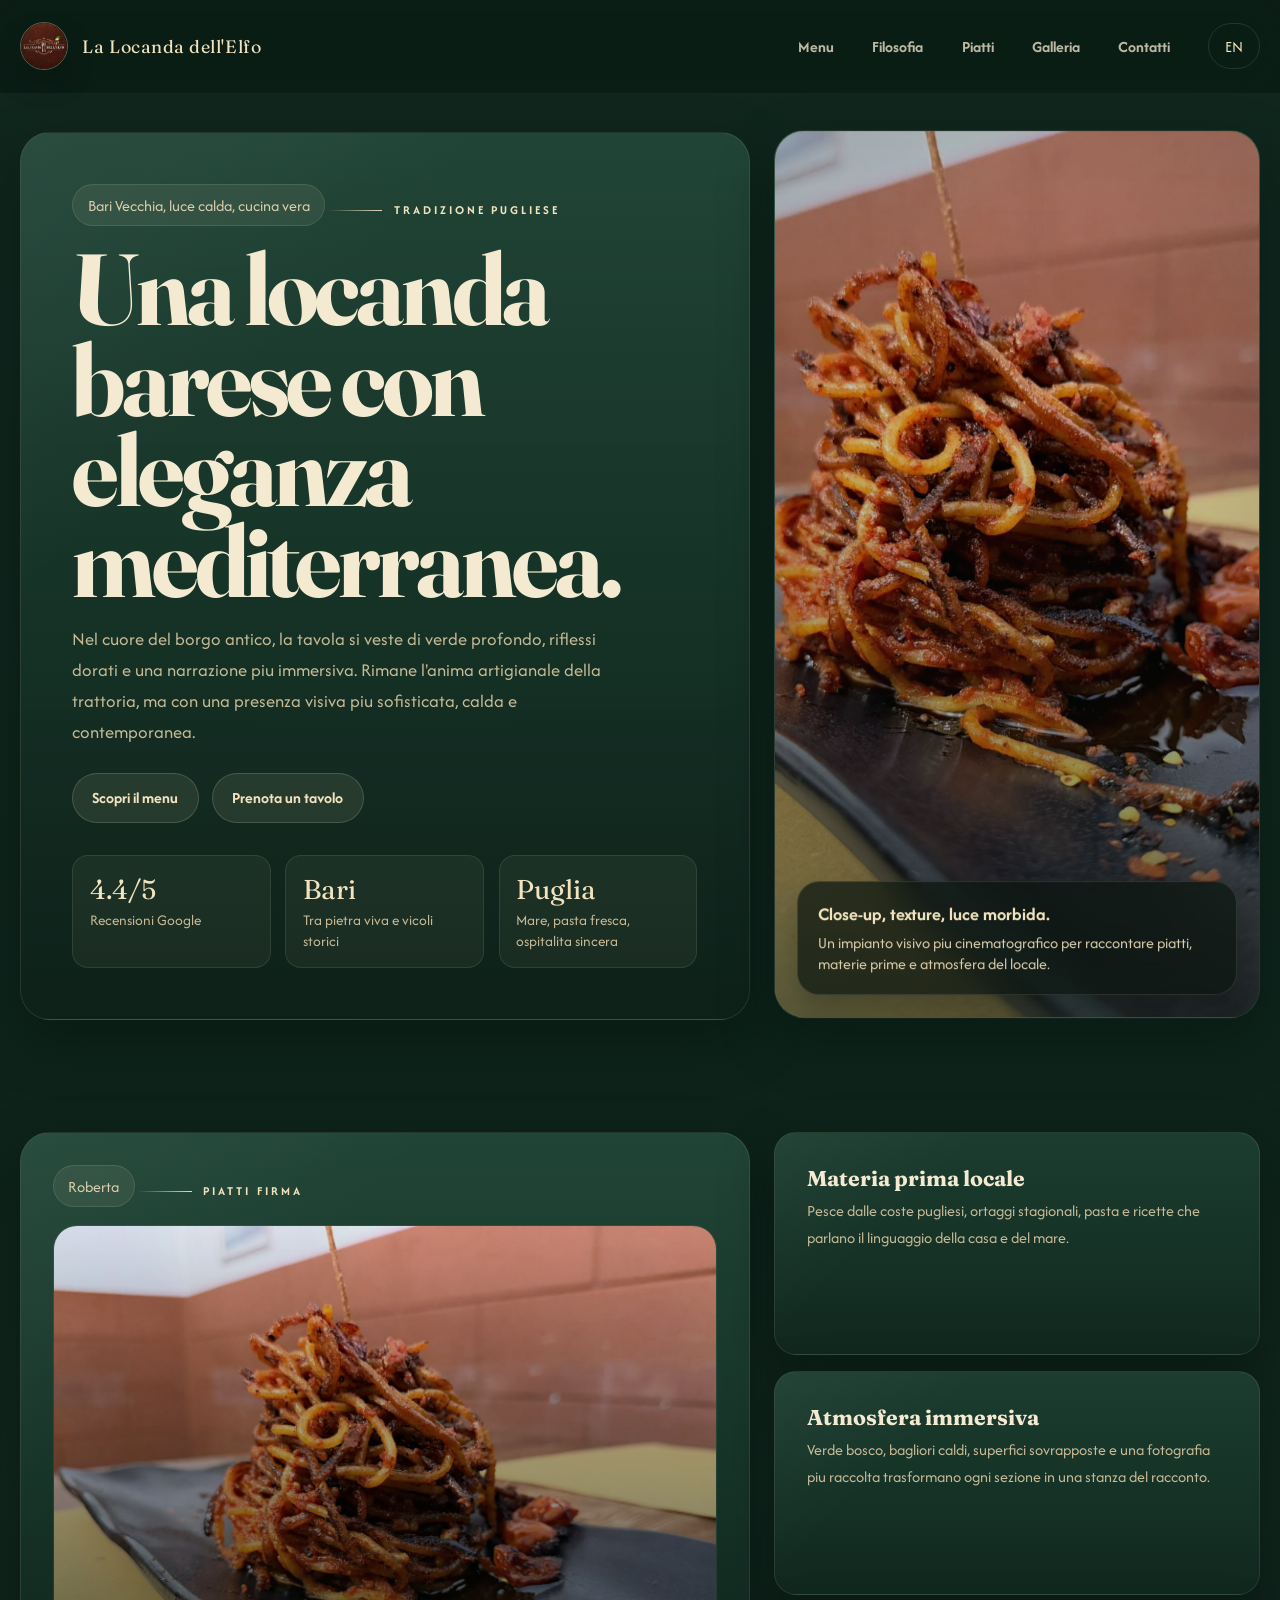
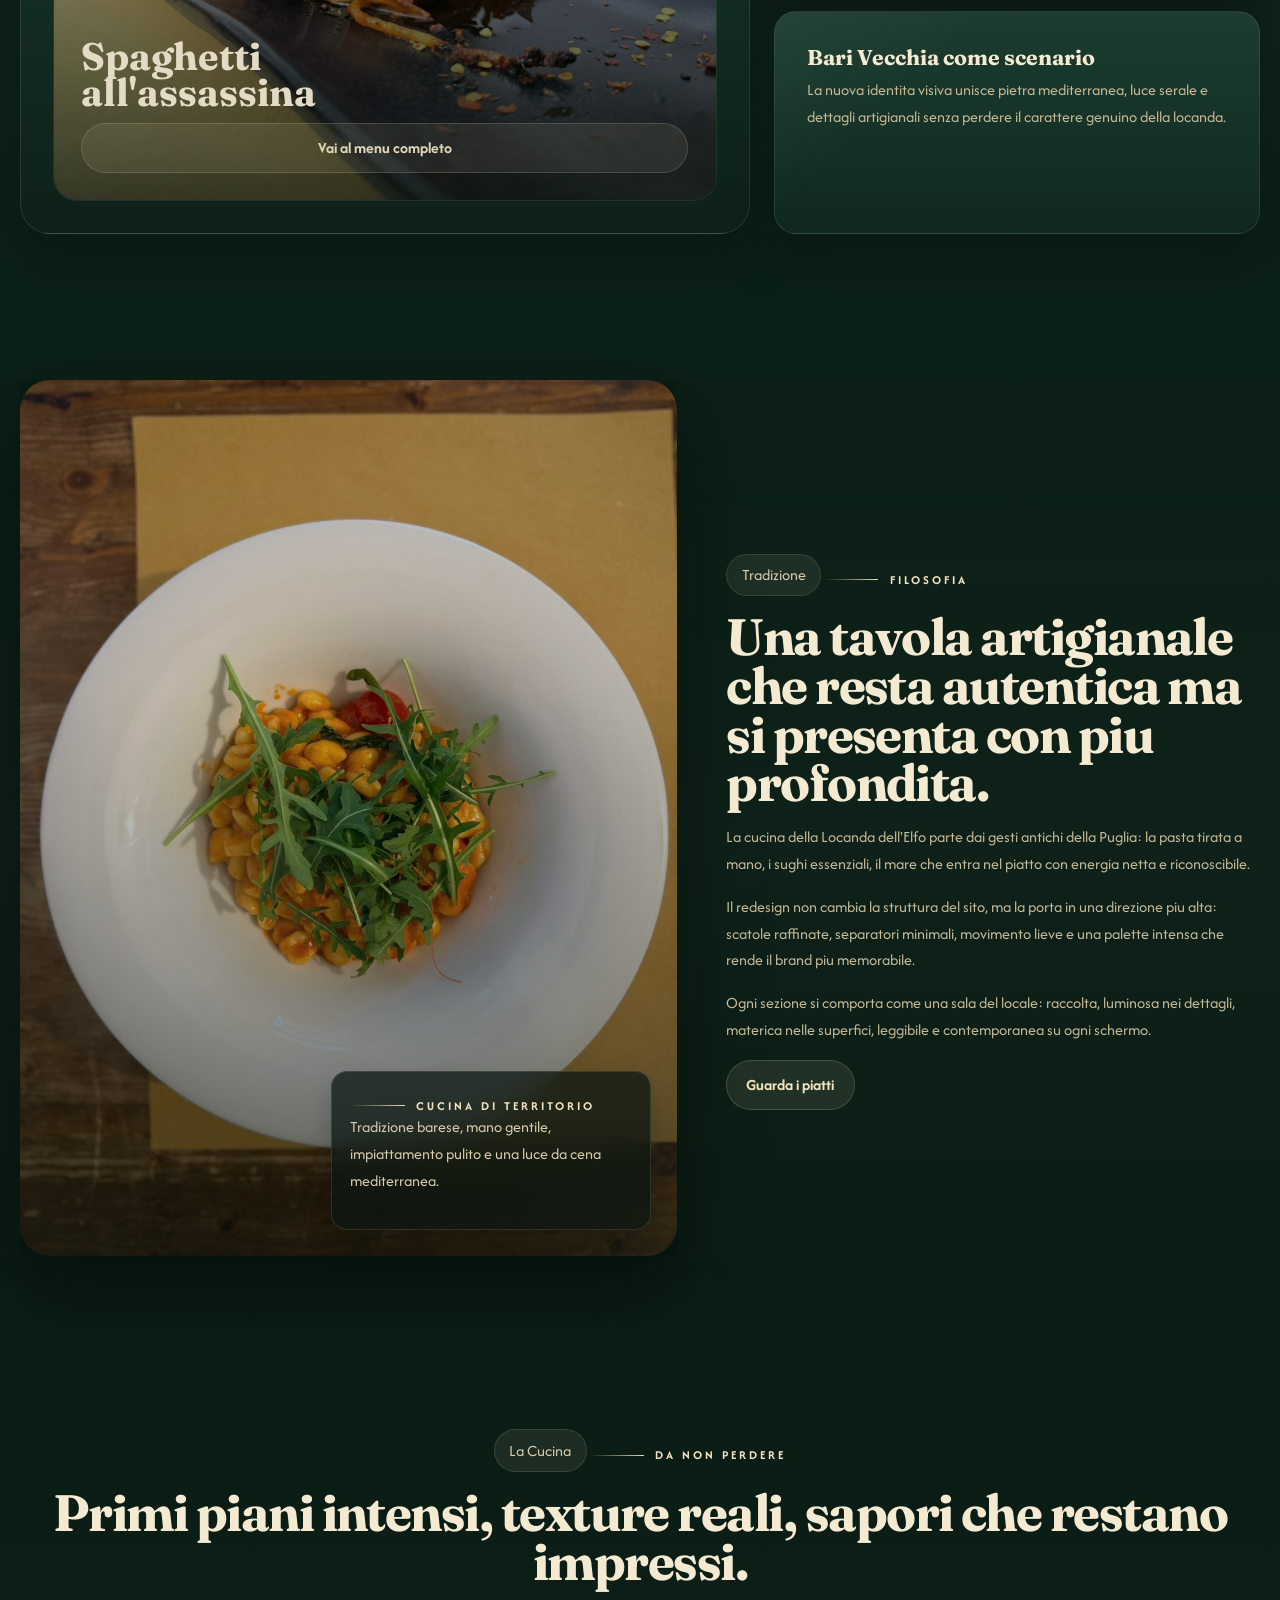
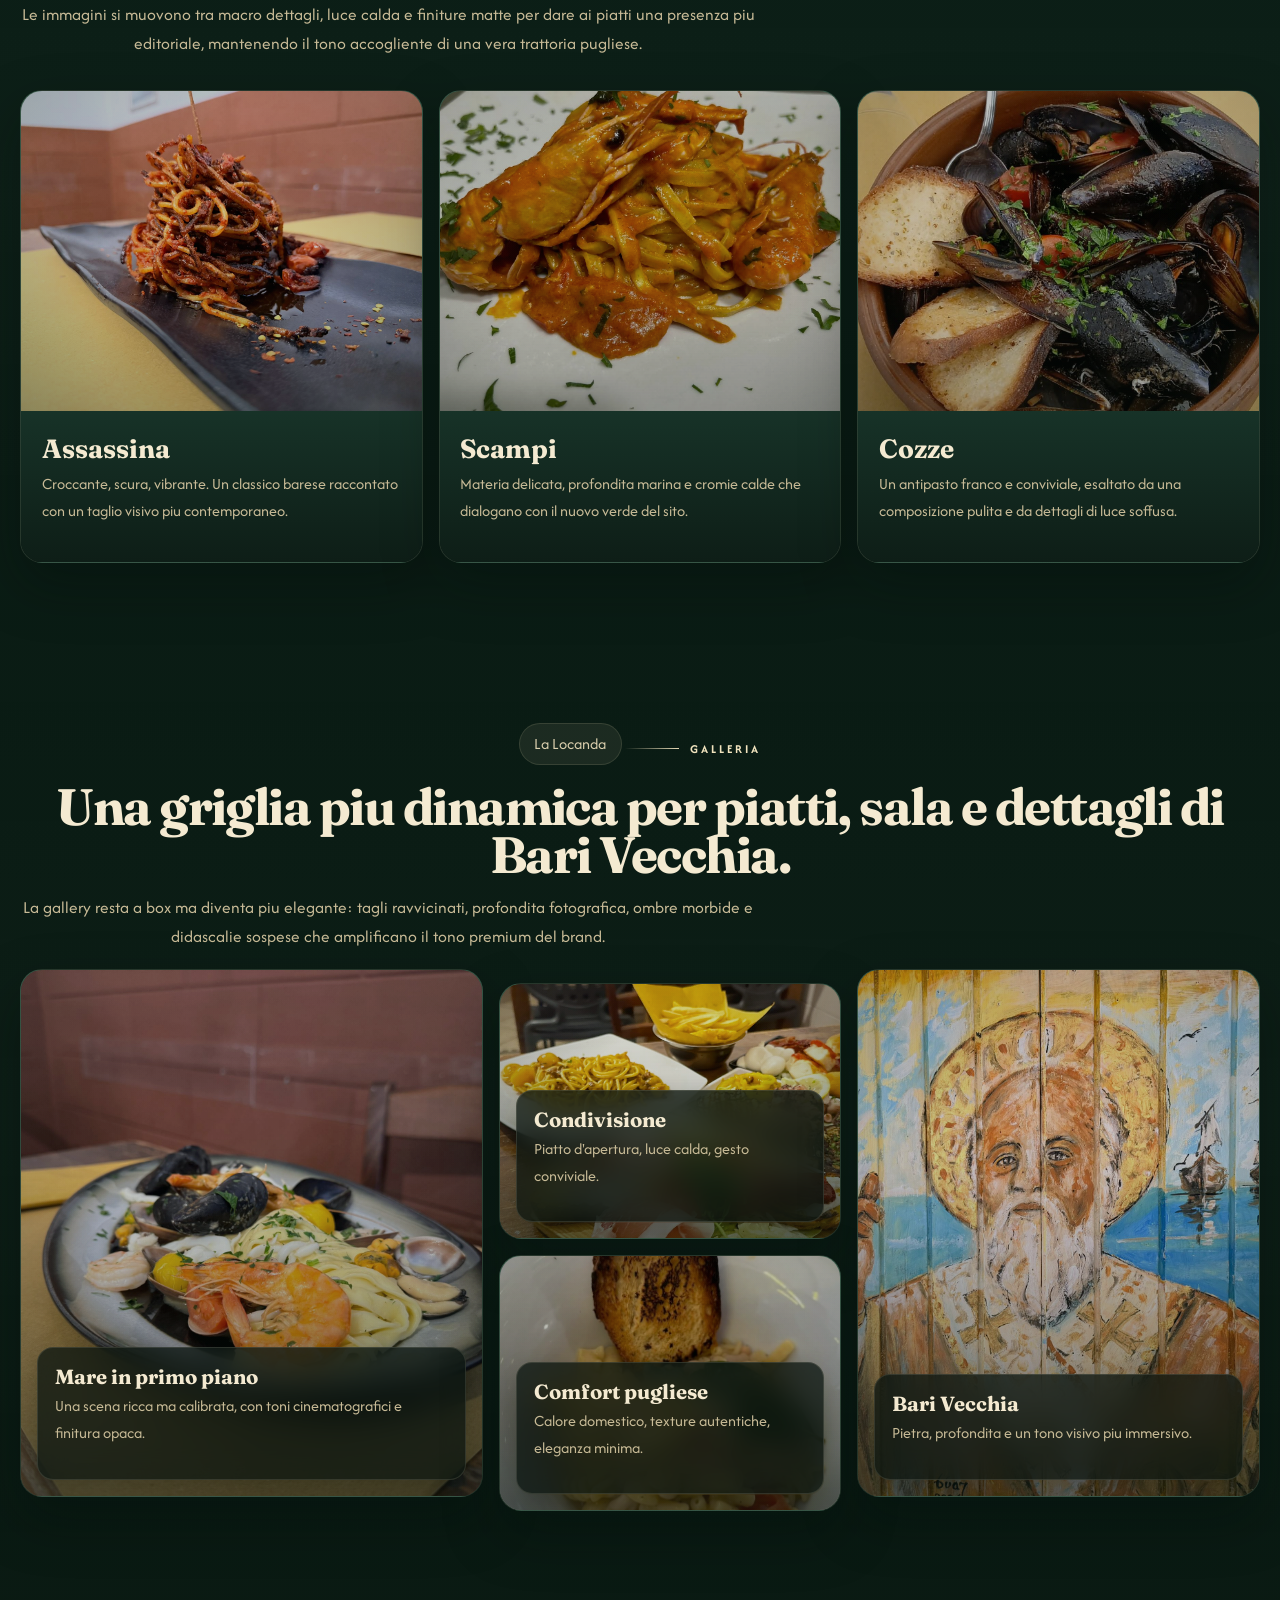
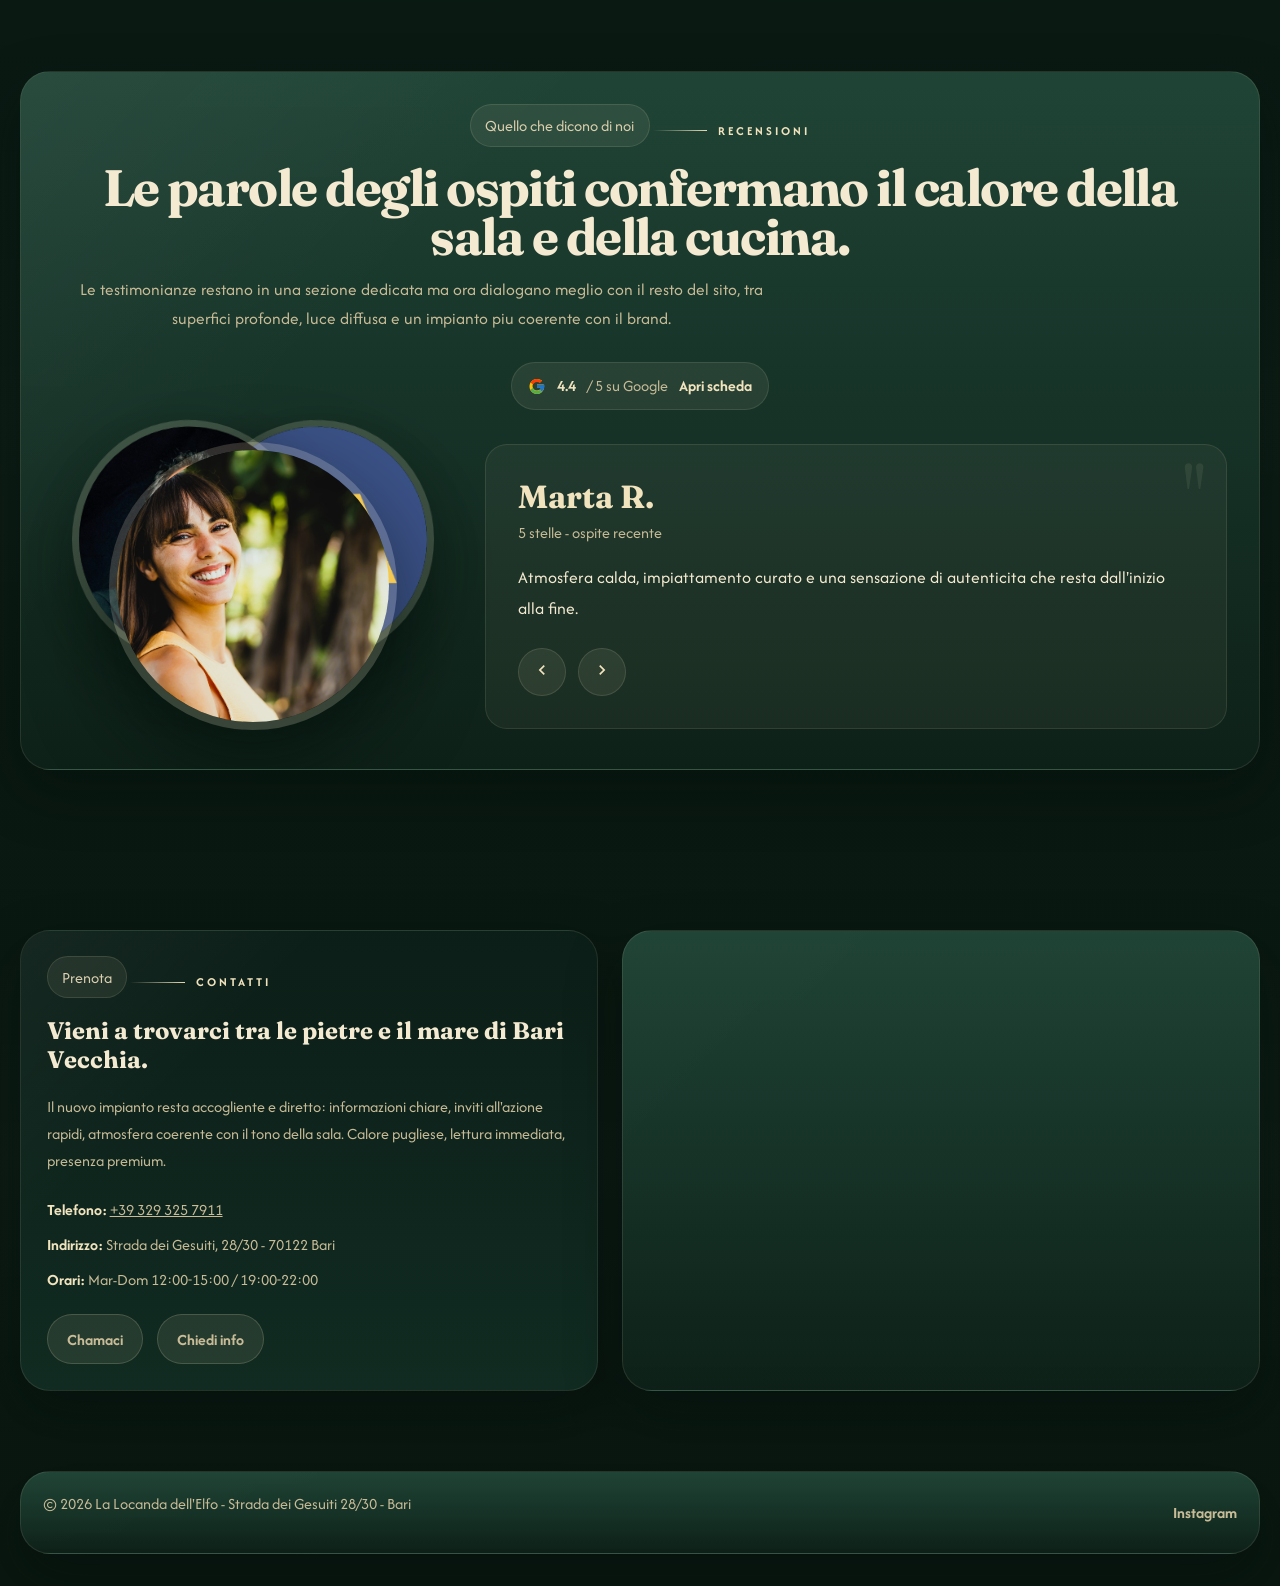
==== index.html @ 874c02c4 "english menu" ====
<!doctype html>
<html lang="it">
<head>
  <meta charset="utf-8">
  <meta name="viewport" content="width=device-width, initial-scale=1">
  <title>La Locanda dell'Elfo | Trattoria tipica barese a Bari Vecchia</title>
  <meta name="description" content="La Locanda dell'Elfo e una trattoria tipica barese nel cuore di Bari Vecchia. Cucina pugliese autentica, atmosfera calda e menu di tradizione.">
  <meta name="robots" content="index, follow">
  <link rel="canonical" href="https://lalocandadellelfo.com/">
  <meta property="og:title" content="La Locanda dell'Elfo | Trattoria tipica barese">
  <meta property="og:description" content="Sapori autentici pugliesi nel cuore di Bari Vecchia.">
  <meta property="og:type" content="restaurant">
  <meta property="og:url" content="https://lalocandadellelfo.com/">
  <meta property="og:image" content="https://lalocandadellelfo.com/assets/img/locanda.jpeg">
  <link rel="icon" href="assets/icons/favicon.svg" type="image/svg+xml">
  <link rel="preconnect" href="https://fonts.googleapis.com">
  <link rel="preconnect" href="https://fonts.gstatic.com" crossorigin>
  <link href="https://fonts.googleapis.com/css2?family=Afacad:ital,wght@0,400..700;1,400..700&family=Fraunces:opsz,wght@9..144,300..900&display=swap" rel="stylesheet">
  <link rel="stylesheet" href="assets/css/style.css">
  <script type="application/ld+json">
  {
    "@context": "https://schema.org",
    "@type": "Restaurant",
    "name": "La Locanda dell'Elfo",
    "image": "https://lalocandadellelfo.com/assets/img/locanda.jpeg",
    "address": {
      "@type": "PostalAddress",
      "streetAddress": "Strada dei Gesuiti, 28/30",
      "addressLocality": "Bari",
      "postalCode": "70122",
      "addressCountry": "IT"
    },
    "telephone": "+39 329 325 7911",
    "servesCuisine": "Cucina pugliese",
    "priceRange": "EUR 25-45",
    "url": "https://lalocandadellelfo.com/"
  }
  </script>
</head>
<body>
  <a class="skip-link" href="#contenuto">Salta al contenuto</a>

  <header class="site-header" role="banner">
    <div class="container header-inner">
      <a class="brand" href="#home" aria-label="La Locanda dell'Elfo home">
        <img class="brand-logo" src="assets/img/logo.jpg" alt="Logo La Locanda dell'Elfo" width="48" height="48">
        <span class="brand-name">La Locanda dell'Elfo</span>
      </a>

      <button class="nav-toggle" aria-controls="nav" aria-expanded="false" aria-label="Apri menu" data-label-open="Apri menu" data-label-close="Chiudi menu">
        <span class="bar"></span>
        <span class="bar"></span>
        <span class="bar"></span>
      </button>

      <nav id="nav" class="nav" aria-label="Navigazione principale">
        <ul>
          <li><a href="menu.html">Menu</a></li>
          <li><a href="#filosofia">Filosofia</a></li>
          <li><a href="#piatti">Piatti</a></li>
          <li><a href="#galleria">Galleria</a></li>
          <li><a href="#contatti">Contatti</a></li>
        </ul>
      </nav>

      <a class="lang-switch" href="index-en.html" aria-label="Switch to English">EN</a>
    </div>
  </header>

  <main id="contenuto">
    <section id="home" class="hero">
      <div class="container hero-shell">
        <div class="hero-copy reveal">
          <span class="hero-note">Bari Vecchia, luce calda, cucina vera</span>
          <span class="eyebrow">Tradizione pugliese</span>
          <h1>Una locanda barese con eleganza mediterranea.</h1>
          <p class="lead">Nel cuore del borgo antico, la tavola si veste di verde profondo, riflessi dorati e una narrazione piu immersiva. Rimane l'anima artigianale della trattoria, ma con una presenza visiva piu sofisticata, calda e contemporanea.</p>
          <div class="hero-cta">
            <a class="btn btn-primary" href="menu.html">Scopri il menu</a>
            <a class="btn btn-outline-green" href="#contatti">Prenota un tavolo</a>
          </div>
          <div class="hero-stats">
            <div class="stat">
              <span class="stat-value"><a href="#recensioni">4.4/5</a></span>
              <span class="stat-label">Recensioni Google</span>
            </div>
            <div class="stat">
              <span class="stat-value">Bari</span>
              <span class="stat-label">Tra pietra viva e vicoli storici</span>
            </div>
            <div class="stat">
              <span class="stat-value">Puglia</span>
              <span class="stat-label">Mare, pasta fresca, ospitalita sincera</span>
            </div>
          </div>
        </div>

        <div class="hero-card reveal-img delay-1 parallax-soft">
          <img src="assets/img/assassina.jpeg" alt="Piatto iconico della Locanda dell'Elfo">
          <div class="hero-card-badge">
            <strong>Close-up, texture, luce morbida.</strong>
            <span>Un impianto visivo piu cinematografico per raccontare piatti, materie prime e atmosfera del locale.</span>
          </div>
        </div>
      </div>
    </section>

    <section class="section">
      <div class="container showcase-grid">
        <div class="surface-panel reveal">
          <span class="hero-note">Roberta</span>
          <span class="eyebrow">Piatti firma</span>
          <div class="food-slider" id="foodSlider">
            <div class="slide active" style="background-image:url('assets/img/assassina.jpeg');">
              <div class="slide-overlay">
                <h3>Spaghetti all'assassina</h3>
                <a class="btn btn-secondary" href="menu.html">Vai al menu completo</a>
              </div>
            </div>
            <div class="slide" style="background-image:url('assets/img/scoglio2.jpeg');">
              <div class="slide-overlay">
                <h3>Spaghetti allo scoglio</h3>
                <a class="btn btn-secondary" href="menu.html">Vai al menu completo</a>
              </div>
            </div>
            <div class="slide" style="background-image:url('assets/img/polpo.jpeg');">
              <div class="slide-overlay">
                <h3>Polpo alla griglia</h3>
                <a class="btn btn-secondary" href="menu.html">Vai al menu completo</a>
              </div>
            </div>
            <div class="slide" style="background-image:url('assets/img/cozze.png');">
              <div class="slide-overlay">
                <h3>Saute di cozze</h3>
                <a class="btn btn-secondary" href="menu.html">Vai al menu completo</a>
              </div>
            </div>
            <div class="slide" style="background-image:url('assets/img/bavincenzo.jpeg');">
              <div class="slide-overlay">
                <h3>Mba Vnginz</h3>
                <a class="btn btn-secondary" href="menu.html">Vai al menu completo</a>
              </div>
            </div>
          </div>
        </div>

        <div class="showcase-notes">
          <article class="surface-panel note-card reveal delay-1">
            <h3>Materia prima locale</h3>
            <p>Pesce dalle coste pugliesi, ortaggi stagionali, pasta e ricette che parlano il linguaggio della casa e del mare.</p>
          </article>
          <article class="surface-panel note-card reveal delay-2">
            <h3>Atmosfera immersiva</h3>
            <p>Verde bosco, bagliori caldi, superfici sovrapposte e una fotografia piu raccolta trasformano ogni sezione in una stanza del racconto.</p>
          </article>
          <article class="surface-panel note-card reveal delay-3">
            <h3>Bari Vecchia come scenario</h3>
            <p>La nuova identita visiva unisce pietra mediterranea, luce serale e dettagli artigianali senza perdere il carattere genuino della locanda.</p>
          </article>
        </div>
      </div>
    </section>

    <section id="filosofia" class="section">
      <div class="container story-grid">
        <div class="story-visual reveal-img parallax-soft">
          <img class="story-main-image" src="assets/img/bavincenzof.jpeg" alt="Piatto della Locanda dell'Elfo">
          <div class="story-floating-card">
            <span class="eyebrow">Cucina di territorio</span>
            <p>Tradizione barese, mano gentile, impiattamento pulito e una luce da cena mediterranea.</p>
          </div>
        </div>

        <div class="story-copy reveal delay-1">
          <span class="hero-note">Tradizione</span>
          <span class="eyebrow">Filosofia</span>
          <h2>Una tavola artigianale che resta autentica ma si presenta con piu profondita.</h2>
          <p>La cucina della Locanda dell'Elfo parte dai gesti antichi della Puglia: la pasta tirata a mano, i sughi essenziali, il mare che entra nel piatto con energia netta e riconoscibile.</p>
          <p>Il redesign non cambia la struttura del sito, ma la porta in una direzione piu alta: scatole raffinate, separatori minimali, movimento lieve e una palette intensa che rende il brand piu memorabile.</p>
          <p>Ogni sezione si comporta come una sala del locale: raccolta, luminosa nei dettagli, materica nelle superfici, leggibile e contemporanea su ogni schermo.</p>
          <a class="btn btn-primary" href="menu.html">Guarda i piatti</a>
        </div>
      </div>
    </section>

    <section id="piatti" class="section">
      <div class="container">
        <header class="section-head center reveal">
          <span class="hero-note">La Cucina</span>
          <span class="eyebrow">Da non perdere</span>
          <h2>Primi piani intensi, texture reali, sapori che restano impressi.</h2>
          <p class="lead">Le immagini si muovono tra macro dettagli, luce calda e finiture matte per dare ai piatti una presenza piu editoriale, mantenendo il tono accogliente di una vera trattoria pugliese.</p>
        </header>

        <div class="signature-grid">
          <article class="dish-card reveal">
            <img src="assets/img/assassina.jpeg" alt="Spaghetti all'assassina">
            <div class="dish-card-content">
              <h3>Assassina</h3>
              <p>Croccante, scura, vibrante. Un classico barese raccontato con un taglio visivo piu contemporaneo.</p>
            </div>
          </article>
          <article class="dish-card reveal delay-1">
            <img src="assets/img/scampi.png" alt="Spaghetti agli scampi">
            <div class="dish-card-content">
              <h3>Scampi</h3>
              <p>Materia delicata, profondita marina e cromie calde che dialogano con il nuovo verde del sito.</p>
            </div>
          </article>
          <article class="dish-card reveal delay-2">
            <img src="assets/img/cozze.png" alt="Saute di cozze">
            <div class="dish-card-content">
              <h3>Cozze</h3>
              <p>Un antipasto franco e conviviale, esaltato da una composizione pulita e da dettagli di luce soffusa.</p>
            </div>
          </article>
        </div>
      </div>
    </section>

    <section id="galleria" class="section">
      <div class="container">
        <header class="section-head center reveal">
          <span class="hero-note">La Locanda</span>
          <span class="eyebrow">Galleria</span>
          <h2>Una griglia piu dinamica per piatti, sala e dettagli di Bari Vecchia.</h2>
          <p class="lead">La gallery resta a box ma diventa piu elegante: tagli ravvicinati, profondita fotografica, ombre morbide e didascalie sospese che amplificano il tono premium del brand.</p>
        </header>

        <div class="gallery-grid">
          <article class="gallery-card large reveal-img parallax-soft">
            <img src="assets/img/scoglio2.jpeg" alt="Piatto di mare della Locanda dell'Elfo">
            <div class="gallery-caption">
              <h3>Mare in primo piano</h3>
              <p>Una scena ricca ma calibrata, con toni cinematografici e finitura opaca.</p>
            </div>
          </article>
          <article class="gallery-card reveal-img delay-1">
            <img src="assets/img/antipasti.png" alt="Antipasti tradizionali">
            <div class="gallery-caption">
              <h3>Condivisione</h3>
              <p>Piatto d'apertura, luce calda, gesto conviviale.</p>
            </div>
          </article>
          <article class="gallery-card tall reveal-img delay-2 parallax-soft">
            <img src="assets/img/sannicola.jpeg" alt="Dettaglio del locale">
            <div class="gallery-caption">
              <h3>Bari Vecchia</h3>
              <p>Pietra, profondita e un tono visivo piu immersivo.</p>
            </div>
          </article>
          <article class="gallery-card reveal-img">
            <img src="assets/img/pastaefagioli.png" alt="Pasta e fagioli">
            <div class="gallery-caption">
              <h3>Comfort pugliese</h3>
              <p>Calore domestico, texture autentiche, eleganza minima.</p>
            </div>
          </article>
        </div>
      </div>
    </section>

    <section id="recensioni" class="section ct-section" aria-labelledby="ctTitle">
      <div class="container">
        <div class="surface-panel">
          <header class="section-head center reveal">
            <span class="hero-note">Quello che dicono di noi</span>
            <span class="eyebrow">Recensioni</span>
            <h2 id="ctTitle">Le parole degli ospiti confermano il calore della sala e della cucina.</h2>
            <p class="lead">Le testimonianze restano in una sezione dedicata ma ora dialogano meglio con il resto del sito, tra superfici profonde, luce diffusa e un impianto piu coerente con il brand.</p>
            <div class="revx-badge" role="note">
              <svg width="18" height="18" viewBox="0 0 48 48" aria-hidden="true">
                <path fill="#FFC107" d="M43.6 20.5h-1.9V20H24v8h11.3c-1.7 4.6-6 8-11.3 8-6.6 0-12-5.4-12-12s5.4-12 12-12c3 0 5.7 1.1 7.8 2.9l5.7-5.7C33.6 7 29.1 5 24 5 13 5 4 14 4 25s9 20 20 20 19-9 19-20c0-1.5-.2-3-.4-4.5z"></path>
                <path fill="#FF3D00" d="M6.3 14.7l6.6 4.8C14.5 16 18.9 13 24 13c3 0 5.7 1.1 7.8 2.9l5.7-5.7C33.6 7 29.1 5 24 5c-7.7 0-14.3 4.3-17.7 10.7z"></path>
                <path fill="#4CAF50" d="M24 45c5 0 9.6-2 12.9-5.2l-6-5c-1.9 1.5-4.3 2.2-6.9 2.2-5.2 0-9.5-3.3-11.2-8l-6.6 5C9.5 40.6 16.2 45 24 45z"></path>
                <path fill="#1976D2" d="M43.6 20.5H24v8h11.3c-.8 2.2-2.3 4.1-4.3 5.5l6 5C40.1 35.8 44 30.8 44 24c0-1.5-.2-3-.4-4.5z"></path>
              </svg>
              <strong class="revx-score">4.4</strong>
              <span class="revx-meta">/ 5 su Google</span>
              <a class="revx-link" href="https://www.google.com/maps/search/?api=1&query=La%20Locanda%20dell%27Elfo%20Bari" target="_blank" rel="noopener">Apri scheda</a>
            </div>
          </header>

          <div class="ct-wrap reveal delay-1">
            <div class="ct-images" id="ctImages"></div>
            <div class="ct-content">
              <span class="quote-mark" aria-hidden="true">"</span>
              <div class="ct-quote-wrap" id="ctQuoteWrap">
                <h3 class="ct-name" id="ctName"></h3>
                <p class="ct-desig" id="ctDesig"></p>
                <p class="ct-quote" id="ctQuote"></p>
              </div>
              <div class="ct-arrows">
                <button class="ct-btn" id="ctPrev" aria-label="Recensione precedente">
                  <svg width="20" height="20" viewBox="0 0 24 24" fill="currentColor"><path d="M15.41 7.41L14 6l-6 6 6 6 1.41-1.41L10.83 12z"></path></svg>
                </button>
                <button class="ct-btn" id="ctNext" aria-label="Recensione successiva">
                  <svg width="20" height="20" viewBox="0 0 24 24" fill="currentColor"><path d="M10 6L8.59 7.41 13.17 12l-4.58 4.59L10 18l6-6z"></path></svg>
                </button>
              </div>
            </div>
          </div>
        </div>
      </div>
    </section>

    <section id="contatti" class="section">
      <div class="container contact-grid">
        <div class="contact-card reveal">
          <span class="hero-note">Prenota</span>
          <span class="eyebrow">Contatti</span>
          <h2>Vieni a trovarci tra le pietre e il mare di Bari Vecchia.</h2>
          <p>Il nuovo impianto resta accogliente e diretto: informazioni chiare, inviti all'azione rapidi, atmosfera coerente con il tono della sala. Calore pugliese, lettura immediata, presenza premium.</p>
          <ul class="contact-list">
            <li><strong>Telefono:</strong> <a href="tel:+393293257911">+39 329 325 7911</a></li>
            <li><strong>Indirizzo:</strong> Strada dei Gesuiti, 28/30 - 70122 Bari</li>
            <li><strong>Orari:</strong> Mar-Dom 12:00-15:00 / 19:00-22:00</li>
          </ul>
          <div class="cta-row">
            <a class="btn btn-primary" href="tel:+393293257911" target="_blank" rel="noopener">Chamaci</a>
            <a class="btn btn-secondary" href="mailto:prenotazioni@lalocandadellelfo.it">Chiedi info</a>
          </div>
        </div>

        <div class="map-card reveal-img delay-1">
          <iframe title="Mappa La Locanda dell'Elfo" loading="lazy" referrerpolicy="no-referrer-when-downgrade" src="https://www.google.com/maps?q=Strada%20dei%20Gesuiti%2028%20Bari&output=embed" allowfullscreen></iframe>
        </div>
      </div>
    </section>
  </main>

  <footer class="site-footer" role="contentinfo">
    <div class="container footer-inner">
      <p>&copy; <span id="year"></span> La Locanda dell'Elfo - Strada dei Gesuiti 28/30 - Bari</p>
      <ul class="social">
        <li><a href="https://instagram.com/lalocandadellelfo" target="_blank" rel="noopener">Instagram</a></li>
      </ul>
    </div>
  </footer>

  <script src="assets/js/main.js"></script>
</body>
</html>
---- assets/css/style.css ----
:root {
  --bg: #0d221a;
  --bg-deep: #08150f;
  --surface: rgba(19, 45, 35, 0.9);
  --surface-2: rgba(25, 56, 44, 0.92);
  --surface-3: rgba(31, 65, 52, 0.94);
  --surface-soft: rgba(17, 40, 31, 0.82);
  --surface-contrast: #16372c;
  --text: #f4ead1;
  --text-soft: #dbcfae;
  --muted: #c8bb97;
  --accent: #caa86a;
  --accent-soft: #f1e3be;
  --line: rgba(237, 226, 198, 0.12);
  --line-strong: rgba(237, 226, 198, 0.2);
  --shadow-lg: 0 34px 80px rgba(2, 11, 8, 0.5);
  --shadow-md: 0 22px 54px rgba(2, 11, 8, 0.34);
  --shadow-sm: 0 14px 28px rgba(2, 11, 8, 0.24);
  --radius-xl: 30px;
  --radius-lg: 22px;
  --radius-md: 16px;
  --radius-sm: 12px;
  --header-height: 92px;
  --header-height-shrink: 76px;
  --container: 1240px;
}

* {
  box-sizing: border-box;
}

html {
  scroll-behavior: smooth;
}

html,
body {
  margin: 0;
  padding: 0;
  overflow-x: hidden;
}

body {
  min-height: 100vh;
  font-family: "Afacad", sans-serif;
  color: var(--text);
  background:
    radial-gradient(circle at 15% 10%, rgba(199, 164, 104, 0.12), transparent 0 22rem),
    radial-gradient(circle at 82% 14%, rgba(111, 149, 126, 0.12), transparent 0 18rem),
    radial-gradient(circle at 50% 120%, rgba(216, 182, 132, 0.08), transparent 0 22rem),
    linear-gradient(180deg, #10271e 0%, #0b1f17 35%, #091710 100%);
  padding-top: var(--header-height);
}

body::before,
body::after {
  content: "";
  position: fixed;
  inset: 0;
  pointer-events: none;
}

body::before {
  opacity: 0.16;
  background:
    linear-gradient(rgba(255, 255, 255, 0.03) 1px, transparent 1px),
    linear-gradient(90deg, rgba(255, 255, 255, 0.02) 1px, transparent 1px);
  background-size: 34px 34px;
  mask-image: linear-gradient(180deg, black 0%, rgba(0, 0, 0, 0.35) 65%, transparent 100%);
}

body::after {
  opacity: 0.1;
  background:
    radial-gradient(circle at 20% 30%, rgba(255, 232, 188, 0.28), transparent 0 0.25rem),
    radial-gradient(circle at 76% 72%, rgba(255, 232, 188, 0.22), transparent 0 0.2rem);
  background-size: 320px 320px, 260px 260px;
}

img {
  display: block;
  max-width: 100%;
  height: auto;
}

a {
  color: inherit;
}

.container {
  width: min(calc(100% - 2rem), var(--container));
  margin-inline: auto;
}

.skip-link {
  position: absolute;
  left: -999px;
  top: auto;
}

.skip-link:focus {
  left: 1rem;
  top: 1rem;
  z-index: 999;
  padding: 0.75rem 1rem;
  border-radius: 999px;
  background: var(--accent-soft);
  color: var(--bg-deep);
}

.brand-name,
h1,
h2,
h3,
h4,
.menu-title,
.stat-value,
.quote-mark,
.price {
  font-family: "Fraunces", serif;
}

h1,
h2,
h3,
h4,
p,
dl {
  margin-top: 0;
}

p {
  line-height: 1.68;
}

.section {
  position: relative;
  padding: 5rem 0;
}

.section::before {
  content: "";
  position: absolute;
  inset: 0;
  pointer-events: none;
  background: linear-gradient(180deg, transparent, rgba(255, 255, 255, 0.015), transparent);
}

.section-head {
  margin-bottom: 2rem;
}

.section-head h2 {
  font-size: clamp(2.2rem, 4vw, 4.1rem);
  line-height: 0.95;
  letter-spacing: -0.03em;
  margin-bottom: 0.85rem;
}

.section-head .lead {
  max-width: 46rem;
  color: var(--muted);
  font-size: 1.08rem;
}

.center {
  text-align: center;
  margin-inline: auto;
}

.eyebrow {
  display: inline-flex;
  align-items: center;
  gap: 0.7rem;
  color: var(--accent-soft);
  letter-spacing: 0.24em;
  text-transform: uppercase;
  font-size: 0.78rem;
  font-weight: 700;
}

.eyebrow::before {
  content: "";
  width: 3.4rem;
  height: 1px;
  background: linear-gradient(90deg, rgba(241, 227, 190, 0), rgba(241, 227, 190, 0.95));
}

.site-header {
  position: fixed;
  inset: 0 0 auto;
  z-index: 999;
  background: rgba(9, 22, 17, 0.56);
  backdrop-filter: blur(20px) saturate(120%);
  border-bottom: 1px solid transparent;
  transition: background 0.3s ease, border-color 0.3s ease, box-shadow 0.3s ease;
}

.site-header.is-shrink {
  background: rgba(7, 19, 14, 0.88);
  border-bottom-color: var(--line);
  box-shadow: 0 12px 24px rgba(0, 0, 0, 0.22);
}

.header-inner {
  display: flex;
  align-items: center;
  gap: 1rem;
  min-height: var(--header-height);
  transition: min-height 0.25s ease;
}

.site-header.is-shrink .header-inner {
  min-height: var(--header-height-shrink);
}

.brand {
  display: inline-flex;
  align-items: center;
  gap: 0.9rem;
  min-width: 0;
  text-decoration: none;
}

.brand-logo {
  width: 3rem;
  height: 3rem;
  object-fit: cover;
  border-radius: 50%;
  border: 1px solid rgba(248, 237, 204, 0.32);
  box-shadow: var(--shadow-sm);
}

.brand-name {
  font-size: 1.12rem;
  color: var(--accent-soft);
  letter-spacing: 0.03em;
}

.nav {
  margin-left: auto;
}

.nav ul {
  display: flex;
  align-items: center;
  gap: 0.4rem;
  list-style: none;
  padding: 0;
  margin: 0;
}

.nav a,
.lang-switch {
  display: inline-flex;
  align-items: center;
  justify-content: center;
  min-height: 2.85rem;
  padding: 0.65rem 1rem;
  border-radius: 999px;
  text-decoration: none;
  transition: background 0.25s ease, color 0.25s ease, transform 0.25s ease, border-color 0.25s ease;
}

.nav a {
  color: rgba(244, 234, 209, 0.76);
  font-weight: 700;
}

.nav a:hover,
.nav a:focus-visible,
.lang-switch:hover,
.lang-switch:focus-visible {
  background: rgba(245, 232, 199, 0.08);
  color: var(--accent-soft);
  transform: translateY(-1px);
}

.lang-switch {
  margin-left: 0.35rem;
  border: 1px solid var(--line);
  color: var(--accent-soft);
}

.nav-toggle {
  display: none;
  margin-left: auto;
  width: 3rem;
  height: 3rem;
  border: 1px solid var(--line);
  border-radius: 50%;
  background: rgba(245, 232, 199, 0.04);
  cursor: pointer;
}

.nav-toggle .bar {
  display: block;
  width: 1.2rem;
  height: 2px;
  margin: 0.24rem auto;
  background: var(--accent-soft);
  transition: transform 0.22s ease, opacity 0.22s ease;
}

.nav-toggle.open .bar:nth-child(1) {
  transform: translateY(6px) rotate(45deg);
}

.nav-toggle.open .bar:nth-child(2) {
  opacity: 0;
}

.nav-toggle.open .bar:nth-child(3) {
  transform: translateY(-6px) rotate(-45deg);
}

.hero {
  padding: 2.5rem 0 2rem;
}

.hero-shell,
.showcase-grid,
.story-grid,
.contact-grid,
.reservation-grid,
.menu-hero-shell,
.ct-wrap,
.menu-showcase {
  display: grid;
  gap: 1.5rem;
}

.hero-shell {
  grid-template-columns: minmax(0, 1.2fr) minmax(340px, 0.8fr);
  align-items: stretch;
}

.hero-copy,
.hero-card,
.surface-panel,
.gallery-card,
.dish-card,
.menu-card,
.contact-card,
.map-card,
.footer-inner,
.menu-hero-copy,
.menu-hero-visual {
  position: relative;
  background:
    linear-gradient(180deg, rgba(34, 72, 57, 0.92), rgba(14, 33, 25, 0.96)),
    linear-gradient(135deg, rgba(255, 255, 255, 0.05), transparent 45%);
  border: 1px solid rgba(249, 236, 202, 0.1);
  box-shadow: var(--shadow-md);
  overflow: hidden;
}

.hero-copy,
.surface-panel,
.contact-card,
.map-card,
.footer-inner,
.menu-card,
.menu-hero-copy,
.reservation-panel {
  border-radius: var(--radius-xl);
}

.hero-copy::before,
.surface-panel::before,
.menu-card::before,
.menu-hero-copy::before,
.contact-card::before {
  content: "";
  position: absolute;
  inset: 0;
  background:
    radial-gradient(circle at top right, rgba(242, 228, 188, 0.12), transparent 0 12rem),
    linear-gradient(135deg, rgba(255, 255, 255, 0.04), transparent 30%);
  pointer-events: none;
}

.hero-copy {
  padding: clamp(2rem, 4vw, 4.2rem);
}

.hero-copy h1 {
  max-width: 11ch;
  font-size: clamp(3.2rem, 8vw, 6.3rem);
  line-height: 0.9;
  letter-spacing: -0.04em;
  margin-bottom: 1rem;
}

.hero-copy .lead,
.story-copy p,
.note-card p,
.dish-card-content p,
.gallery-caption p,
.menu-subtitle,
.menu-row dt span,
.reservation-panel p,
.reservation-notes div,
.contact-card p,
.contact-card li,
.contact-card a,
.ct-desig,
.revx-meta,
.revx-link,
.footer-inner p,
.social a {
  color: var(--muted);
}

.hero-copy .lead {
  max-width: 34rem;
  font-size: 1.16rem;
  margin-bottom: 1.6rem;
}

.hero-note {
  display: inline-flex;
  align-items: center;
  gap: 0.5rem;
  margin-bottom: 1.1rem;
  padding: 0.6rem 0.9rem;
  border-radius: 999px;
  background: rgba(241, 227, 190, 0.08);
  border: 1px solid rgba(241, 227, 190, 0.12);
  color: var(--text-soft);
}

.hero-cta,
.cta-row {
  display: flex;
  flex-wrap: wrap;
  gap: 0.85rem;
}

.hero-cta {
  margin-bottom: 2rem;
}

.btn {
  display: inline-flex;
  align-items: center;
  justify-content: center;
  gap: 0.5rem;
  min-height: 3.1rem;
  padding: 0.8rem 1.2rem;
  border: 1px solid transparent;
  border-radius: 999px;
  font-weight: 800;
  text-decoration: none;
  transition: transform 0.22s ease, background 0.22s ease, border-color 0.22s ease, color 0.22s ease, box-shadow 0.22s ease;
}

.btn:hover,
.btn:focus-visible {
  transform: translateY(-2px);
}

.btn-primary {
  background: rgba(241, 227, 190, 0.09);
  border-color: rgba(241, 227, 190, 0.18);
  color: var(--accent-soft);
}

.btn-primary:hover,
.btn-primary:focus-visible {
  background: rgba(241, 227, 190, 0.14);
}

.btn-secondary {
  background: rgba(241, 227, 190, 0.09);
  border-color: rgba(241, 227, 190, 0.18);
  color: var(--accent-soft);
}

.btn-secondary:hover,
.btn-secondary:focus-visible {
  background: rgba(241, 227, 190, 0.14);
}

.btn-outline-green {
  background: rgba(241, 227, 190, 0.09);
  border-color: rgba(241, 227, 190, 0.18);
  color: var(--accent-soft);
}

.hero-stats {
  display: grid;
  grid-template-columns: repeat(3, minmax(0, 1fr));
  gap: 0.9rem;
}

.stat {
  padding: 1rem 1.05rem;
  border-radius: var(--radius-md);
  background: rgba(245, 232, 199, 0.05);
  border: 1px solid rgba(245, 232, 199, 0.1);
}

.stat-value {
  display: block;
  margin-bottom: 0.2rem;
  font-size: 1.7rem;
  color: var(--accent-soft);
}

.stat-value a {
  text-decoration: none;
}

.stat-label {
  font-size: 0.95rem;
  color: var(--muted);
}

.hero-card,
.menu-hero-visual {
  border-radius: var(--radius-xl);
  min-height: 100%;
}

.hero-card img,
.menu-hero-visual img,
.story-main-image,
.dish-card img,
.gallery-card img {
  width: 100%;
  height: 100%;
  object-fit: cover;
  filter: saturate(0.9) contrast(1.04) brightness(0.9);
}

.hero-card img,
.story-main-image {
  min-height: 36rem;
}

.hero-card::after,
.menu-hero-visual::after,
.gallery-card::after,
.dish-card::after,
.story-visual::after {
  content: "";
  position: absolute;
  inset: 0;
  pointer-events: none;
  background:
    linear-gradient(180deg, rgba(7, 19, 14, 0.05) 0%, rgba(7, 19, 14, 0.12) 35%, rgba(7, 19, 14, 0.52) 100%),
    radial-gradient(circle at center, transparent 40%, rgba(7, 19, 14, 0.24) 100%);
}

.hero-card-badge,
.menu-hero-note,
.story-floating-card,
.gallery-caption {
  position: absolute;
  z-index: 1;
  border: 1px solid rgba(247, 236, 206, 0.12);
  box-shadow: var(--shadow-sm);
}

.hero-card-badge {
  left: 1.4rem;
  right: 1.4rem;
  bottom: 1.4rem;
  display: grid;
  gap: 0.4rem;
  padding: 1.2rem 1.25rem;
  border-radius: var(--radius-lg);
  background: rgba(10, 22, 17, 0.7);
  backdrop-filter: blur(16px);
}

.hero-card-badge strong,
.menu-hero-note strong {
  font-size: 1.16rem;
  color: var(--accent-soft);
}

.hero-card-badge span,
.menu-hero-note span,
.story-floating-card p {
  color: var(--text-soft);
}

.showcase-grid {
  grid-template-columns: minmax(0, 1.2fr) minmax(300px, 0.8fr);
}

.surface-panel {
  padding: clamp(1.5rem, 3vw, 2rem);
}

.food-slider {
  position: relative;
  overflow: hidden;
  border-radius: calc(var(--radius-xl) - 6px);
  min-height: 36rem;
  border: 1px solid rgba(247, 236, 206, 0.08);
}

.food-slider .slide {
  position: absolute;
  inset: 0;
  opacity: 0;
  transform: scale(1.04);
  transition: opacity 0.7s ease, transform 1.3s ease;
  background-size: cover;
  background-position: center;
  filter: saturate(0.88) contrast(1.04) brightness(0.92);
}

.food-slider .slide.active {
  opacity: 1;
  transform: scale(1);
}

.slide-overlay {
  position: absolute;
  inset: 0;
  display: flex;
  flex-direction: column;
  justify-content: flex-end;
  gap: 0.8rem;
  padding: 1.7rem;
  background: linear-gradient(180deg, rgba(6, 17, 12, 0.02), rgba(6, 17, 12, 0.78));
}

.slide-overlay h3 {
  max-width: 10ch;
  font-size: clamp(2rem, 3vw, 3.15rem);
  line-height: 0.94;
  margin-bottom: 0;
}

.showcase-notes {
  display: grid;
  gap: 1rem;
}

.note-card {
  min-height: 100%;
  border-radius: var(--radius-lg);
  background:
    linear-gradient(180deg, rgba(29, 63, 49, 0.95), rgba(17, 40, 31, 0.98));
}

.note-card h3 {
  font-size: 1.34rem;
  margin-bottom: 0.45rem;
}

.story-grid {
  grid-template-columns: minmax(0, 1.08fr) minmax(0, 0.92fr);
  align-items: center;
}

.story-visual {
  position: relative;
  min-height: 38rem;
}

.story-main-image {
  border-radius: var(--radius-xl);
  box-shadow: var(--shadow-lg);
}

.story-floating-card {
  right: 1.6rem;
  bottom: 1.6rem;
  width: min(20rem, 56%);
  padding: 1.15rem;
  border-radius: var(--radius-md);
  background: rgba(10, 23, 17, 0.72);
  backdrop-filter: blur(16px);
}

.story-copy {
  padding-left: clamp(0rem, 2vw, 2rem);
}

.story-copy h2,
.reservation-panel h2 {
  font-size: clamp(2.3rem, 4vw, 4rem);
  line-height: 0.95;
  margin-bottom: 1rem;
  letter-spacing: -0.03em;
}

.signature-grid,
.gallery-grid,
.menu-grid {
  display: grid;
  gap: 1rem;
}

.signature-grid {
  grid-template-columns: repeat(3, minmax(0, 1fr));
}

.dish-card {
  border-radius: var(--radius-lg);
}

.dish-card img {
  height: 20rem;
}

.dish-card-content {
  position: relative;
  z-index: 1;
  padding: 1.3rem;
  background: linear-gradient(180deg, rgba(24, 52, 41, 0.9), rgba(14, 30, 23, 0.98));
}

.dish-card-content h3 {
  font-size: 1.65rem;
  margin-bottom: 0.4rem;
}

.gallery-grid {
  grid-template-columns: 1.15fr 0.85fr 1fr;
  grid-auto-rows: 16rem;
}

.gallery-card {
  border-radius: var(--radius-lg);
}

.gallery-card img {
  transition: transform 0.55s ease, filter 0.55s ease;
}

.gallery-card:hover img {
  transform: scale(1.05);
  filter: saturate(0.96) contrast(1.06) brightness(0.95);
}

.gallery-card.large,
.gallery-card.tall {
  grid-row: span 2;
}

.gallery-caption {
  inset: auto 1rem 1rem 1rem;
  padding: 1rem 1.05rem;
  border-radius: var(--radius-md);
  background: rgba(9, 20, 16, 0.72);
  backdrop-filter: blur(14px);
}

.gallery-caption h3 {
  font-size: 1.28rem;
  margin-bottom: 0.25rem;
}

.ct-section .surface-panel {
  padding-bottom: clamp(1.5rem, 4vw, 2.4rem);
}

.revx-badge {
  display: inline-flex;
  align-items: center;
  gap: 0.7rem;
  margin-top: 0.7rem;
  padding: 0.8rem 1rem;
  border-radius: 999px;
  background: rgba(245, 232, 199, 0.07);
  border: 1px solid rgba(245, 232, 199, 0.11);
}

.revx-score,
.revx-link {
  color: var(--accent-soft);
}

.revx-link {
  text-decoration: none;
  font-weight: 700;
}

.ct-wrap {
  grid-template-columns: minmax(220px, 0.7fr) minmax(0, 1.3fr);
  align-items: center;
  gap: 2rem;
  margin-top: 2rem;
}

.ct-images {
  position: relative;
  width: min(100%, 18rem);
  aspect-ratio: 1;
  margin-inline: auto;
  perspective: 1000px;
}

.ct-img {
  position: absolute;
  inset: 0;
  width: 100%;
  height: 100%;
  object-fit: cover;
  border-radius: 50%;
  border: 8px solid rgba(246, 234, 201, 0.18);
  box-shadow: var(--shadow-lg);
  transition: all 0.7s cubic-bezier(0.4, 2, 0.3, 1);
}

.ct-content {
  position: relative;
  padding: 2rem;
  border-radius: var(--radius-lg);
  background: rgba(245, 232, 199, 0.05);
  border: 1px solid rgba(245, 232, 199, 0.1);
}

.quote-mark {
  position: absolute;
  top: 0.8rem;
  right: 1.3rem;
  line-height: 1;
  font-size: 5rem;
  color: rgba(241, 227, 190, 0.08);
}

.ct-name {
  font-size: 2rem;
  margin-bottom: 0.25rem;
  color: var(--accent-soft);
}

.ct-quote {
  margin-bottom: 0;
  font-size: 1.1rem;
  line-height: 1.75;
  white-space: pre-line;
}

@keyframes ctFade {
  from {
    opacity: 0;
    transform: translateY(12px);
  }

  to {
    opacity: 1;
    transform: translateY(0);
  }
}

.ct-arrows {
  display: flex;
  gap: 0.8rem;
  margin-top: 1.5rem;
}

.ct-btn {
  width: 3rem;
  height: 3rem;
  border: 1px solid rgba(245, 232, 199, 0.12);
  border-radius: 50%;
  background: rgba(245, 232, 199, 0.08);
  color: var(--accent-soft);
  cursor: pointer;
  transition: transform 0.22s ease, background 0.22s ease;
}

.ct-btn:hover,
.ct-btn:focus-visible {
  transform: translateY(-2px);
  background: rgba(245, 232, 199, 0.15);
}

.contact-grid,
.reservation-grid,
.menu-showcase {
  grid-template-columns: minmax(0, 0.95fr) minmax(0, 1.05fr);
  align-items: stretch;
}

.contact-card,
.map-card,
.reservation-panel {
  padding: 1.6rem;
}

.contact-card {
  background:
    linear-gradient(180deg, rgba(12, 31, 24, 0.98), rgba(17, 44, 34, 0.98)),
    linear-gradient(135deg, rgba(255, 255, 255, 0.05), transparent 45%);
}

.contact-list {
  display: grid;
  gap: 0.9rem;
  list-style: none;
  margin: 1.5rem 0;
  padding: 0;
}

.contact-list strong {
  color: var(--accent-soft);
}

.map-card iframe {
  width: 100%;
  height: 100%;
  min-height: 100%;
  border: 0;
  border-radius: calc(var(--radius-xl) - 6px);
  filter: grayscale(0.18) saturate(0.72) contrast(0.95);
}

.site-footer {
  padding: 0 0 2rem;
}

.footer-inner {
  display: flex;
  align-items: center;
  justify-content: space-between;
  flex-wrap: wrap;
  gap: 1rem;
  padding: 1.2rem 1.4rem;
}

.social {
  display: flex;
  flex-wrap: wrap;
  gap: 0.7rem;
  list-style: none;
  margin: 0;
  padding: 0;
}

.social a {
  text-decoration: none;
  font-weight: 700;
}

.social a:hover,
.social a:focus-visible {
  color: var(--accent-soft);
}

.menu-hero {
  padding-top: 2.4rem;
}

.menu-hero-shell {
  grid-template-columns: minmax(0, 1fr) minmax(320px, 0.9fr);
}

.menu-hero-copy {
  padding: clamp(2rem, 4vw, 3.7rem);
}

.menu-hero-copy h1 {
  font-size: clamp(3rem, 7vw, 5.8rem);
  line-height: 0.92;
  margin-bottom: 1rem;
  letter-spacing: -0.04em;
}

.menu-hero-copy p {
  max-width: 36rem;
  color: var(--muted);
  font-size: 1.1rem;
}

.menu-hero-visual {
  min-height: 30rem;
  border-radius: var(--radius-xl);
}

.menu-hero-note {
  right: 1rem;
  bottom: 1rem;
  padding: 1rem 1.1rem;
  border-radius: var(--radius-md);
  background: rgba(9, 20, 16, 0.74);
  backdrop-filter: blur(14px);
}

.menu-grid {
  grid-template-columns: repeat(2, minmax(0, 1fr));
}

.menu-card {
  padding: 1.5rem;
  background:
    linear-gradient(180deg, rgba(27, 58, 46, 0.94), rgba(14, 30, 23, 0.98)),
    linear-gradient(135deg, rgba(255, 255, 255, 0.03), transparent 38%);
}

.menu-card-header {
  display: block;
  margin-bottom: 1rem;
}

.menu-title {
  font-size: 2rem;
  color: var(--accent-soft);
  margin-bottom: 0.35rem;
}

.menu-subtitle {
  margin-bottom: 0;
}

.menu-list {
  margin: 0;
  padding: 0;
}

.menu-row {
  display: grid;
  grid-template-columns: minmax(0, 1fr) auto;
  gap: 1rem;
  align-items: start;
  padding: 1rem 0;
  border-top: 1px solid rgba(245, 232, 199, 0.1);
}

.menu-row:first-child {
  border-top: 0;
}

.menu-row dt,
.menu-row dd {
  margin: 0;
}

.menu-row dt strong {
  display: block;
  margin-bottom: 0.2rem;
  font-size: 1.08rem;
  color: var(--text);
}

.menu-row dd {
  color: var(--accent-soft);
  white-space: nowrap;
  font-weight: 700;
}

.menu-section-intro {
  margin-bottom: 2rem;
}

.menu-showcase-copy {
  display: grid;
  gap: 1rem;
}

.menu-signals {
  display: grid;
  gap: 0.8rem;
}

.menu-signal {
  padding: 0.95rem 1rem;
  border-radius: var(--radius-md);
  background: rgba(245, 232, 199, 0.05);
  border: 1px solid rgba(245, 232, 199, 0.1);
}

.menu-signal strong {
  color: var(--accent-soft);
}

.menu-visual-stack {
  display: grid;
  grid-template-columns: 1fr 1fr;
  gap: 1rem;
}

.menu-shot {
  position: relative;
  min-height: 14rem;
  border-radius: var(--radius-lg);
  overflow: hidden;
  border: 1px solid rgba(245, 232, 199, 0.08);
  box-shadow: var(--shadow-md);
}

.menu-shot img {
  width: 100%;
  height: 100%;
  object-fit: cover;
  filter: saturate(0.9) contrast(1.05) brightness(0.92);
}

.menu-shot.tall {
  grid-row: span 2;
  min-height: 29rem;
}

.reservation-panel {
  background:
    linear-gradient(180deg, rgba(27, 58, 46, 0.94), rgba(13, 29, 22, 0.98)),
    linear-gradient(135deg, rgba(255, 255, 255, 0.03), transparent 38%);
}

.reservation-notes {
  display: grid;
  gap: 0.85rem;
  margin: 1.2rem 0 1.5rem;
}

.reservation-notes div {
  padding: 0.9rem 1rem;
  border-radius: var(--radius-md);
  background: rgba(245, 232, 199, 0.05);
  border: 1px solid rgba(245, 232, 199, 0.08);
}

.reveal,
.reveal-img {
  opacity: 0;
  transform: translateY(28px);
  transition: opacity 0.85s ease, transform 0.85s ease;
}

.reveal-img {
  transform: translateY(24px) scale(0.985);
}

.reveal.visible,
.reveal-img.visible {
  opacity: 1;
  transform: translateY(0) scale(1);
}

.delay-1 {
  transition-delay: 0.12s;
}

.delay-2 {
  transition-delay: 0.24s;
}

.delay-3 {
  transition-delay: 0.36s;
}

.parallax-soft {
  will-change: transform;
}

@media (max-width: 1024px) {
  .hero-shell,
  .showcase-grid,
  .story-grid,
  .contact-grid,
  .reservation-grid,
  .menu-hero-shell,
  .ct-wrap,
  .menu-showcase {
    grid-template-columns: 1fr;
  }

  .hero-card img,
  .story-main-image,
  .menu-hero-visual,
  .menu-shot.tall {
    min-height: 24rem;
  }

  .story-copy {
    padding-left: 0;
  }

  .signature-grid {
    grid-template-columns: repeat(2, minmax(0, 1fr));
  }

  .gallery-grid {
    grid-template-columns: repeat(2, minmax(0, 1fr));
    grid-auto-rows: 16rem;
  }

  .gallery-card.large,
  .gallery-card.tall {
    grid-row: span 1;
  }
}

@media (max-width: 860px) {
  :root {
    --header-height: 80px;
    --header-height-shrink: 68px;
  }

  .site-header {
    overflow: visible;
  }

  .header-inner {
    position: relative;
    flex-wrap: nowrap;
  }

  .nav-toggle {
    display: inline-block;
  }

  .lang-switch {
    order: 3;
    margin-left: 0;
  }

  .nav {
    position: absolute;
    top: calc(100% + 0.5rem);
    left: 0;
    right: 0;
    order: 4;
    width: 100%;
    margin-left: 0;
    display: none;
  }

  .nav.open {
    display: block;
  }

  .nav ul {
    flex-direction: column;
    align-items: stretch;
    gap: 0.4rem;
    margin-top: 0;
    padding: 0.8rem;
    border-radius: var(--radius-lg);
    background: rgba(9, 20, 16, 0.92);
    border: 1px solid var(--line);
  }

  .nav a,
  .lang-switch {
    justify-content: flex-start;
  }

  .hero-copy h1,
  .menu-hero-copy h1,
  .section-head h2,
  .story-copy h2,
  .reservation-panel h2 {
    max-width: none;
  }

  .hero-stats,
  .menu-grid,
  .signature-grid,
  .gallery-grid,
  .menu-visual-stack {
    grid-template-columns: 1fr;
  }

  .food-slider {
    min-height: 24rem;
  }

  .footer-inner {
    align-items: flex-start;
  }
}

@media (max-width: 640px) {
  .container {
    width: min(calc(100% - 1.25rem), var(--container));
  }

  .section {
    padding: 4rem 0;
  }

  .hero-copy,
  .surface-panel,
  .menu-card,
  .contact-card,
  .map-card,
  .reservation-panel,
  .menu-hero-copy {
    padding: 1.25rem;
  }

  .hero-stats {
    gap: 0.7rem;
  }

  .stat {
    padding: 0.85rem;
  }

  .ct-content {
    padding: 1.4rem;
  }

  .quote-mark {
    font-size: 3.6rem;
    right: 1rem;
  }

  .menu-row {
    grid-template-columns: 1fr;
    gap: 0.35rem;
  }

  .menu-row dd {
    white-space: normal;
  }
}

@media (prefers-reduced-motion: reduce) {
  html {
    scroll-behavior: auto;
  }

  *,
  *::before,
  *::after {
    animation: none !important;
    transition-delay: 0ms !important;
    transition-duration: 0.01ms !important;
  }
}
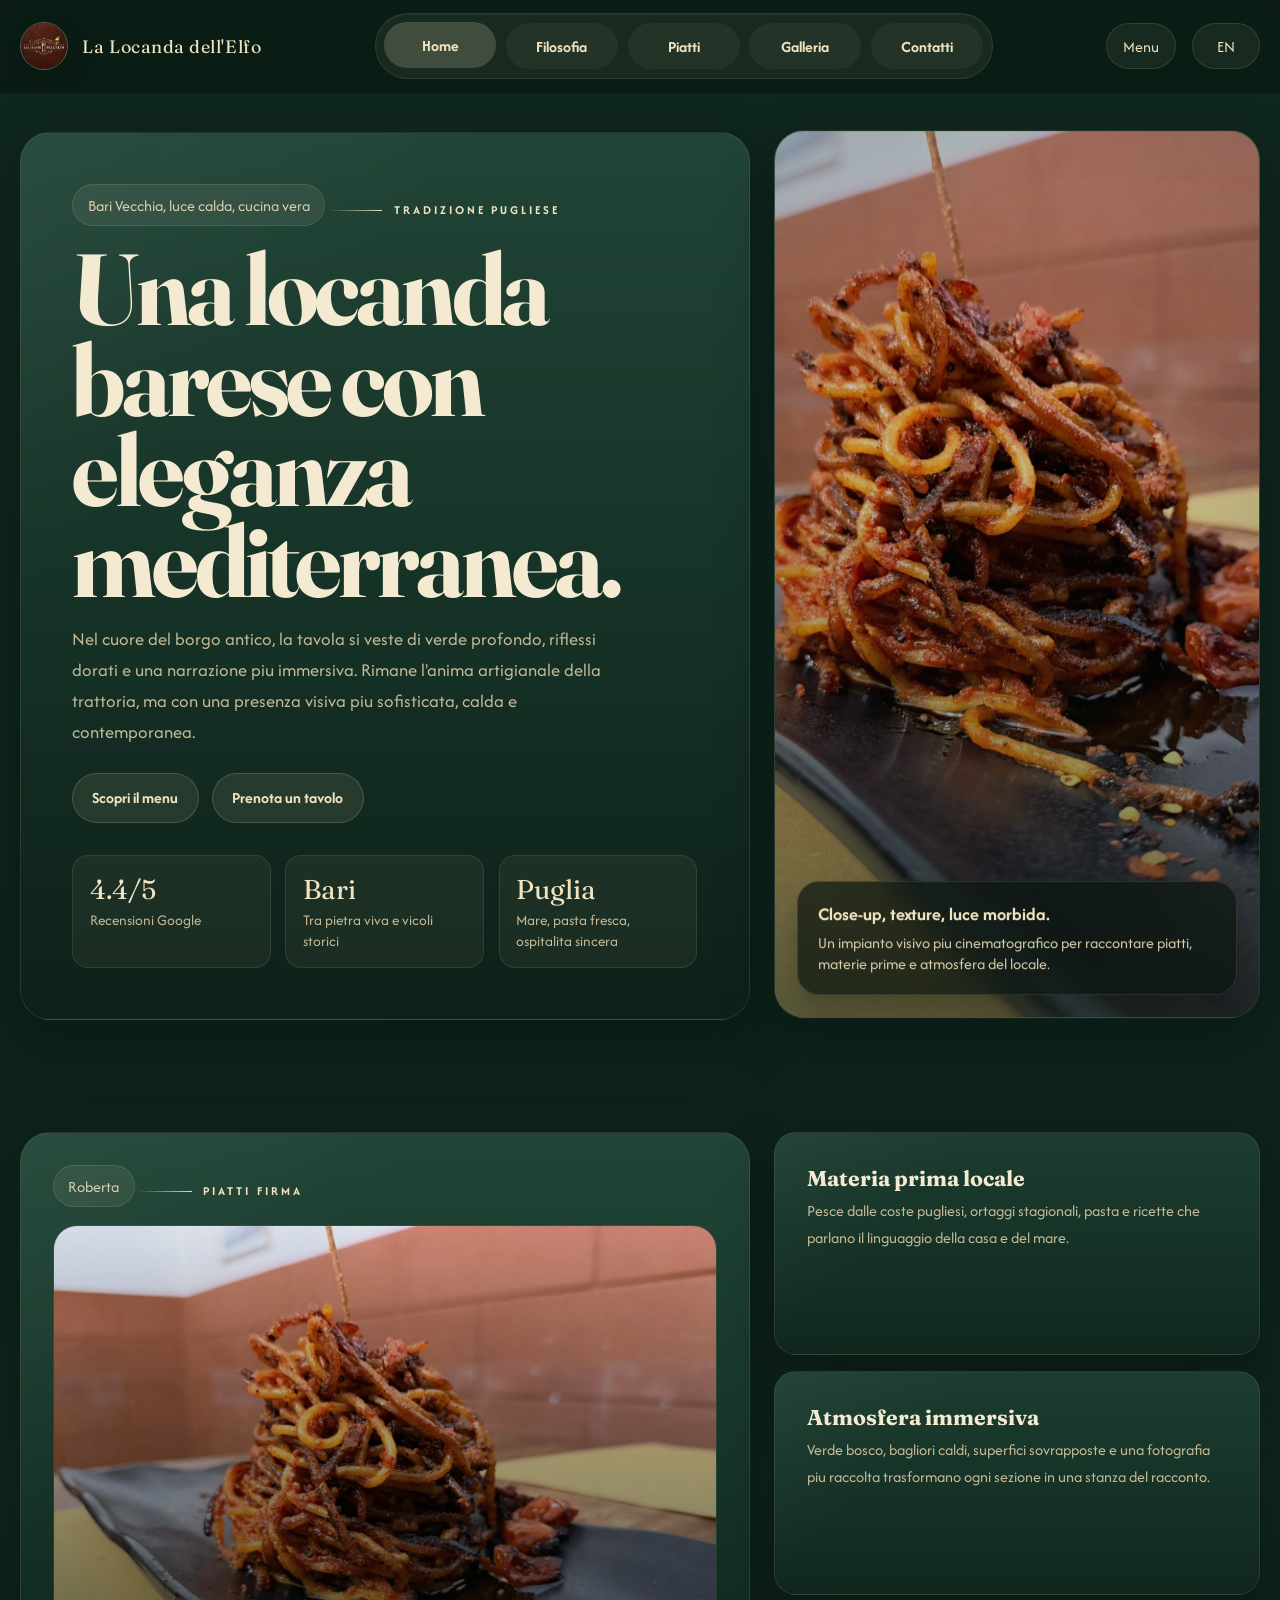
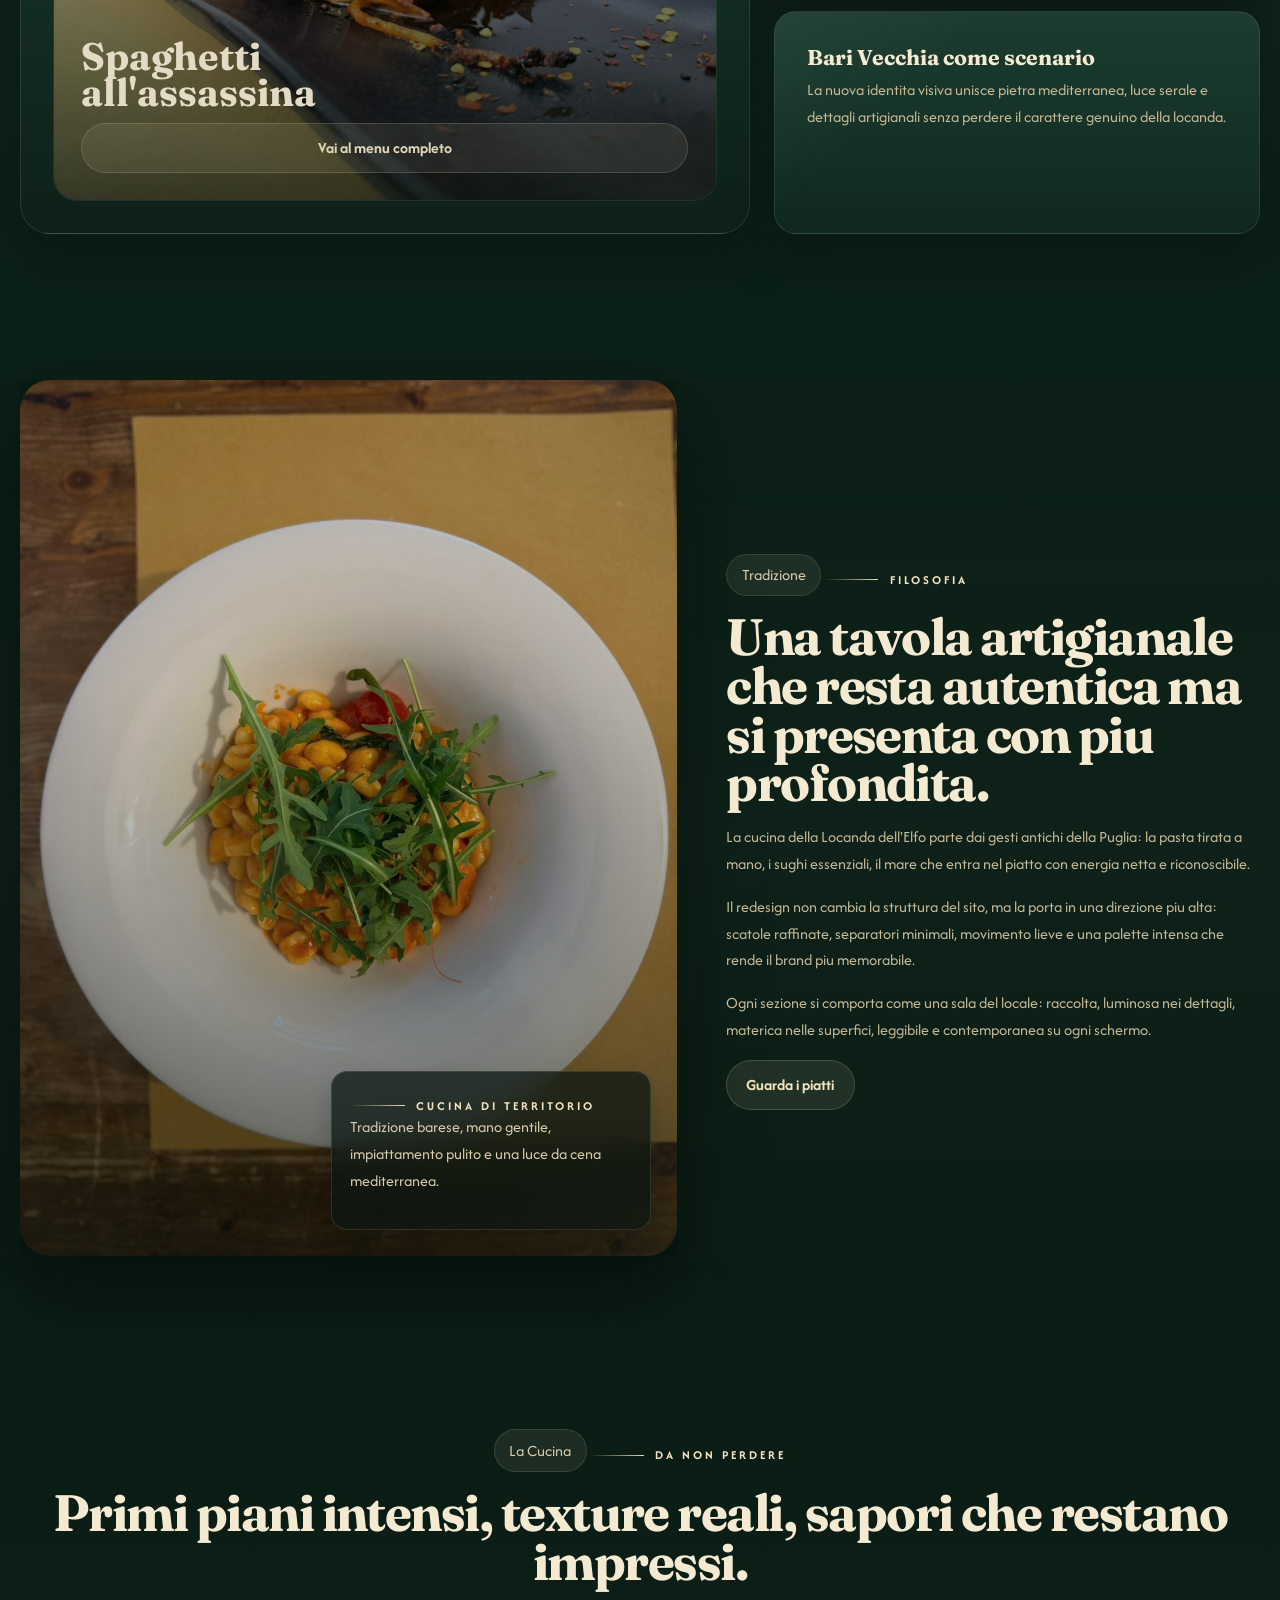
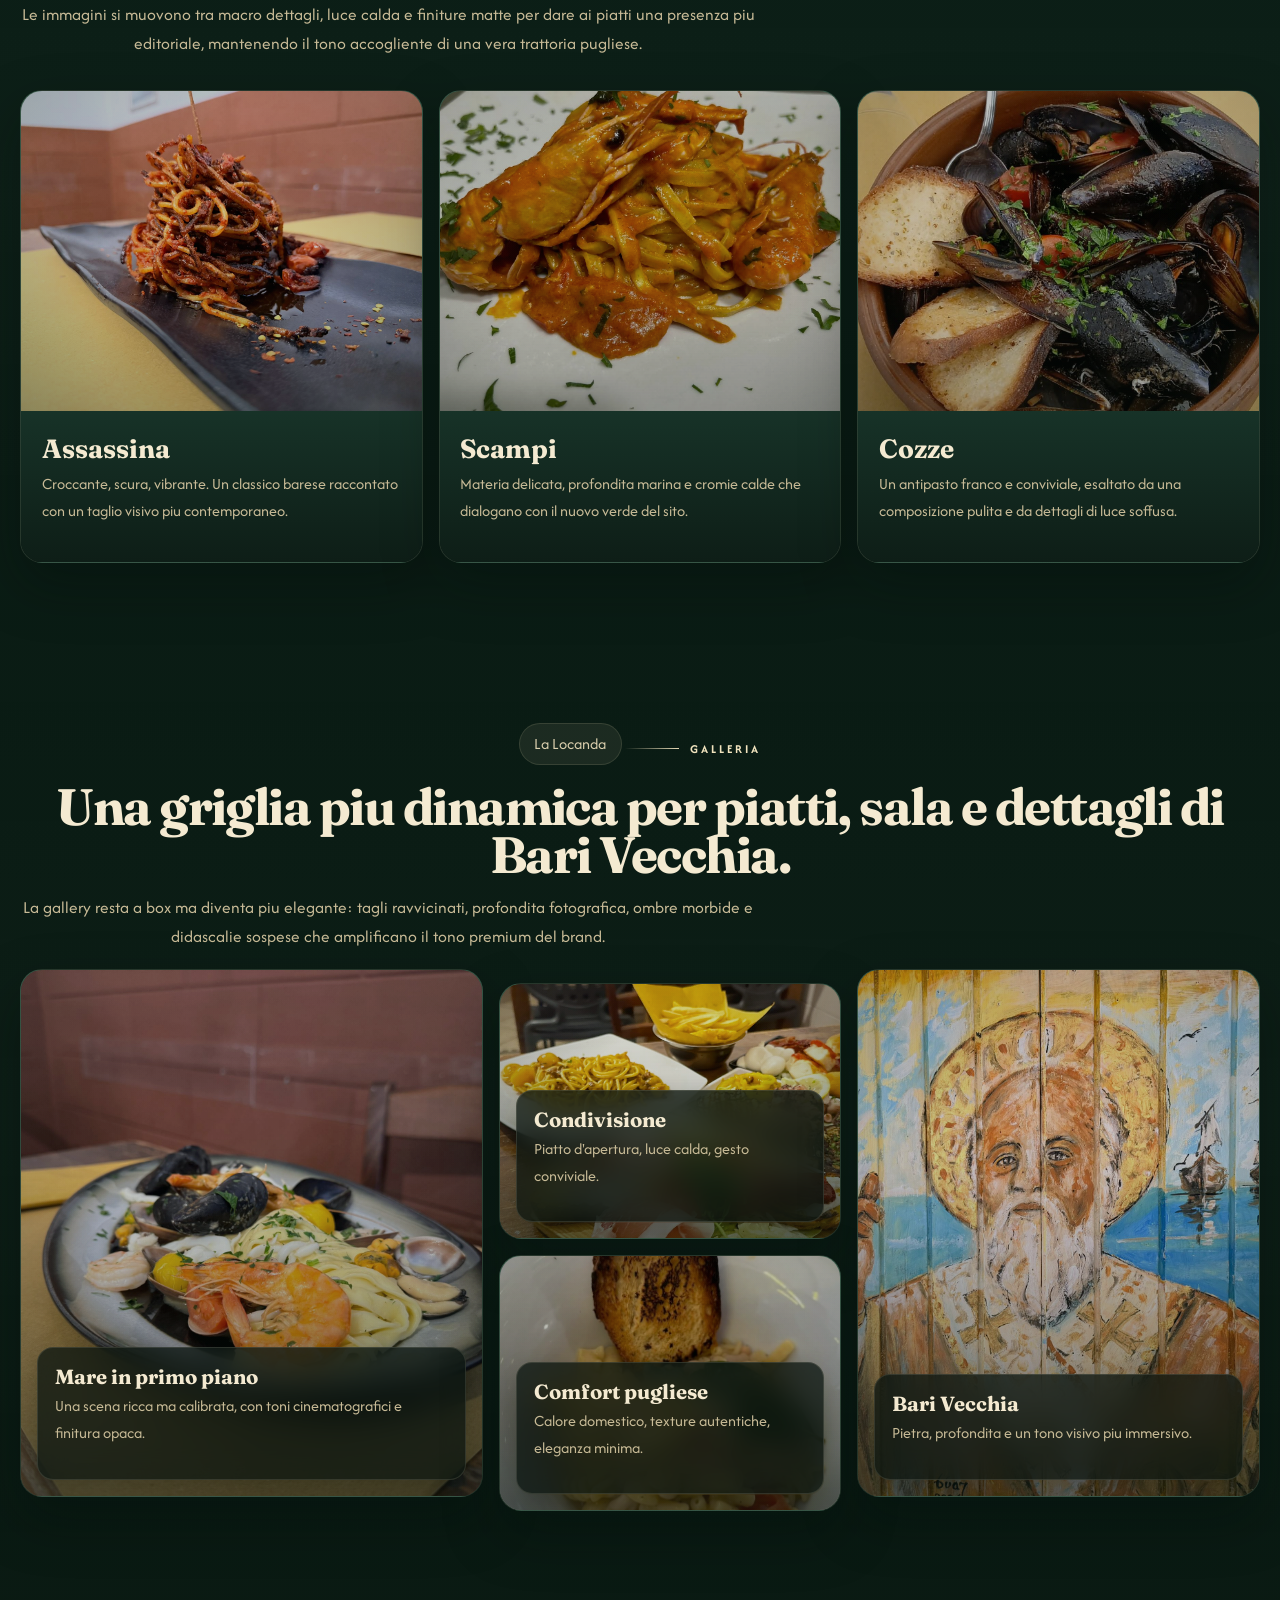
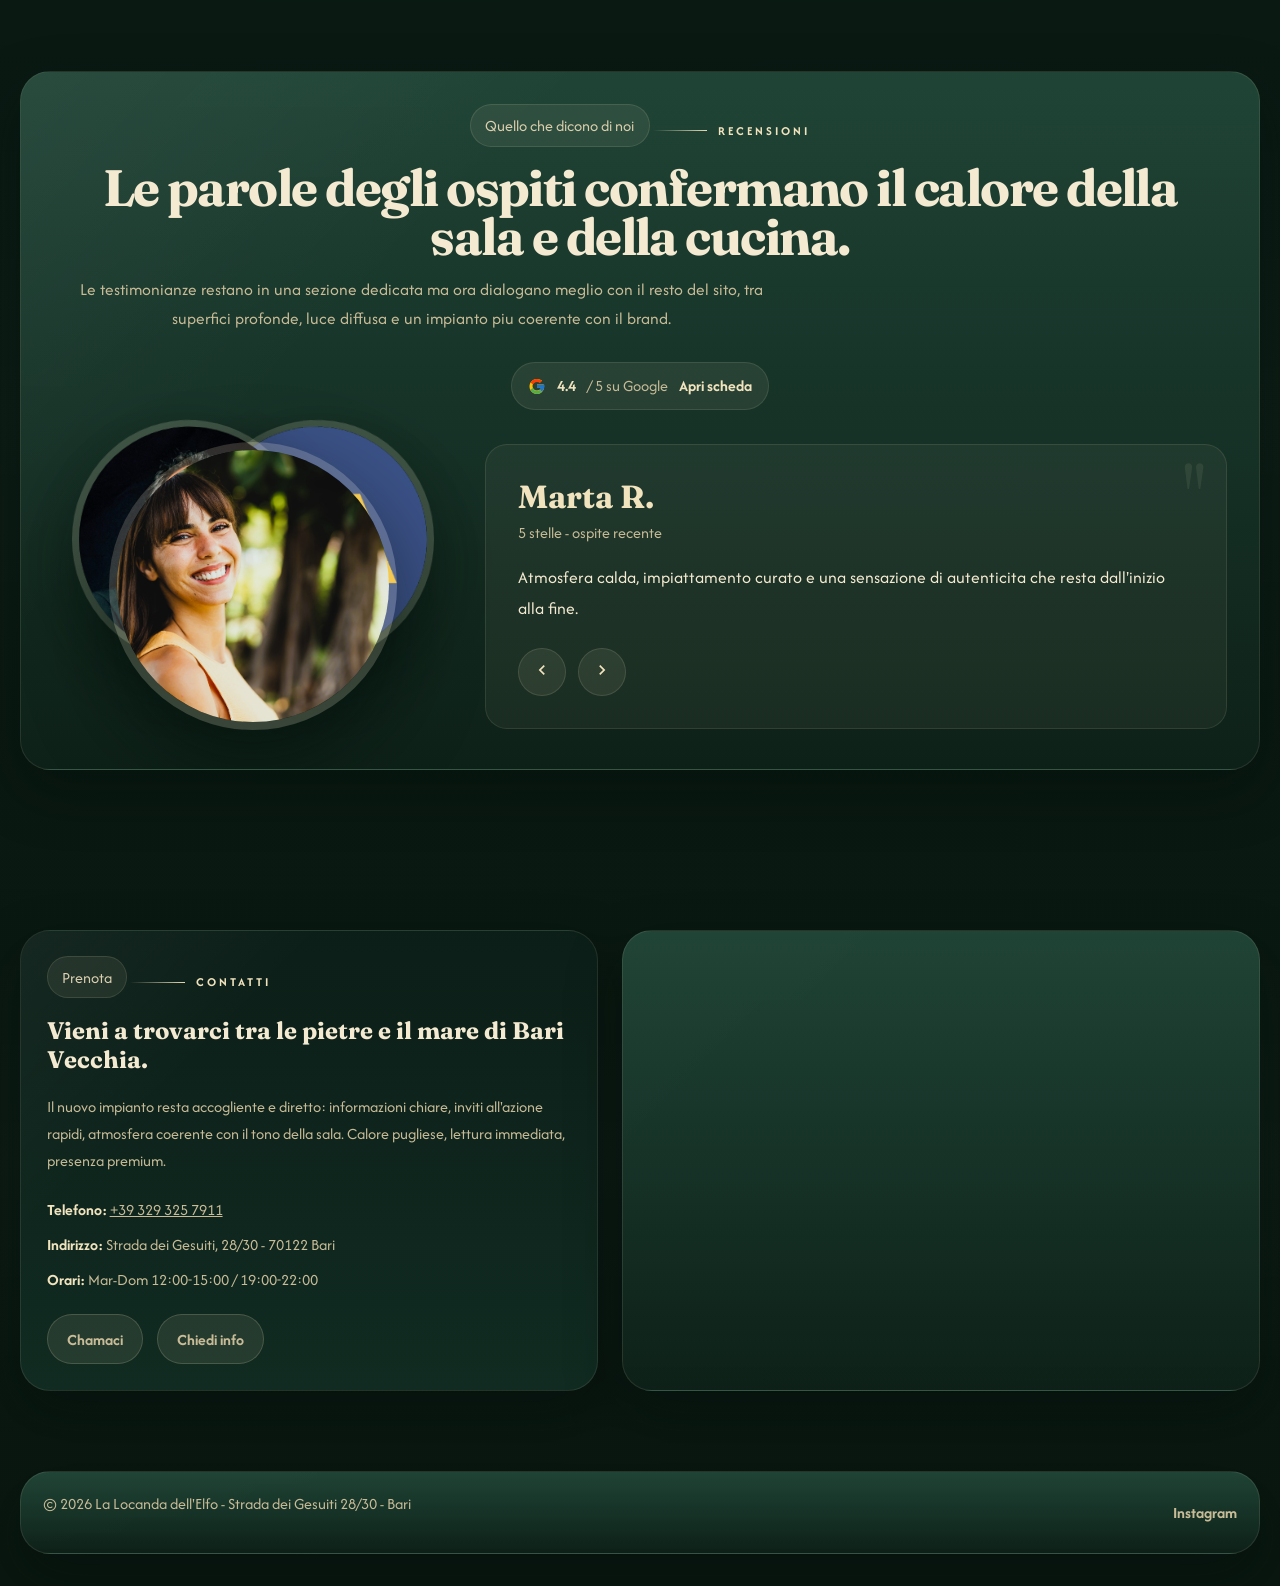
==== commit 373c8a3f: "change menu" ====
--- a/index.html
+++ b/index.html
@@ -55,7 +55,7 @@
 
       <nav id="nav" class="nav" aria-label="Navigazione principale">
         <ul>
-          <li><a href="menu.html">Menu</a></li>
+          <li><a class="is-active" href="#home">Home</a></li>
           <li><a href="#filosofia">Filosofia</a></li>
           <li><a href="#piatti">Piatti</a></li>
           <li><a href="#galleria">Galleria</a></li>
@@ -63,6 +63,7 @@
         </ul>
       </nav>
 
+      <a class="lang-switch menu-link" href="menu.html">Menu</a>
       <a class="lang-switch" href="index-en.html" aria-label="Switch to English">EN</a>
     </div>
   </header>
--- a/assets/css/style.css
+++ b/assets/css/style.css
@@ -246,8 +246,12 @@
   align-items: center;
   gap: 0.4rem;
   list-style: none;
-  padding: 0;
+  padding: 0.45rem;
   margin: 0;
+  border-radius: 999px;
+  background: rgba(245, 232, 199, 0.06);
+  border: 1px solid rgba(245, 232, 199, 0.1);
+  box-shadow: inset 0 1px 0 rgba(255, 255, 255, 0.03);
 }
 
 .nav a,
@@ -263,23 +267,70 @@
 }
 
 .nav a {
-  color: rgba(244, 234, 209, 0.76);
+  color: var(--accent-soft);
   font-weight: 700;
+  background: rgba(245, 232, 199, 0.05);
 }
 
 .nav a:hover,
 .nav a:focus-visible,
+.nav a.is-active,
 .lang-switch:hover,
 .lang-switch:focus-visible {
-  background: rgba(245, 232, 199, 0.08);
+  background: rgba(245, 232, 199, 0.14);
   color: var(--accent-soft);
   transform: translateY(-1px);
+}
+
+.nav a.is-active {
+  background: rgba(245, 232, 199, 0.18);
+  box-shadow: inset 0 1px 0 rgba(255, 255, 255, 0.04);
 }
 
 .lang-switch {
   margin-left: 0.35rem;
+  min-width: 4.25rem;
   border: 1px solid var(--line);
-  color: var(--accent-soft);
+  background: rgba(245, 232, 199, 0.06);
+  color: var(--accent-soft);
+}
+
+.menu-link {
+  text-decoration: none;
+}
+
+@media (min-width: 861px) {
+  .header-inner {
+    display: grid;
+    grid-template-columns: max-content 1fr max-content max-content;
+    align-items: center;
+  }
+
+  .nav {
+    margin-left: 0;
+    justify-self: center;
+  }
+
+  .nav ul {
+    justify-content: center;
+    gap: 0.6rem;
+    padding: 0.55rem;
+    min-width: min(100%, 44rem);
+  }
+
+  .nav a {
+    min-width: 7rem;
+  }
+
+  .lang-switch {
+    justify-self: end;
+    margin-left: 0;
+  }
+
+  .menu-link {
+    justify-self: end;
+    margin-left: 0;
+  }
 }
 
 .nav-toggle {
@@ -988,28 +1039,64 @@
 
 .menu-grid {
   grid-template-columns: repeat(2, minmax(0, 1fr));
+  gap: 1.5rem;
 }
 
 .menu-card {
-  padding: 1.5rem;
+  position: relative;
+  padding: 1.75rem;
   background:
-    linear-gradient(180deg, rgba(27, 58, 46, 0.94), rgba(14, 30, 23, 0.98)),
-    linear-gradient(135deg, rgba(255, 255, 255, 0.03), transparent 38%);
+    linear-gradient(180deg, rgba(31, 63, 50, 0.96), rgba(19, 40, 31, 0.98));
+  border: 1px solid rgba(245, 232, 199, 0.1);
+  box-shadow: 0 20px 46px rgba(2, 11, 8, 0.24);
+  transition: transform 0.22s ease, box-shadow 0.22s ease, border-color 0.22s ease;
+}
+
+.menu-card::after {
+  content: "";
+  position: absolute;
+  inset: 0;
+  pointer-events: none;
+  border-radius: inherit;
+  background: linear-gradient(180deg, rgba(255, 255, 255, 0.025), transparent 18%, transparent 82%, rgba(255, 255, 255, 0.02));
+}
+
+.menu-card:hover {
+  transform: translateY(-2px);
+  box-shadow: 0 24px 52px rgba(2, 11, 8, 0.3);
+  border-color: rgba(245, 232, 199, 0.15);
 }
 
 .menu-card-header {
   display: block;
-  margin-bottom: 1rem;
+  position: relative;
+  margin-bottom: 1.45rem;
+  padding-bottom: 1.1rem;
+}
+
+.menu-card-header::after {
+  content: "";
+  position: absolute;
+  left: 0;
+  bottom: 0;
+  width: 5.75rem;
+  height: 1px;
+  background: linear-gradient(90deg, rgba(241, 227, 190, 0.88), rgba(241, 227, 190, 0));
 }
 
 .menu-title {
-  font-size: 2rem;
-  color: var(--accent-soft);
-  margin-bottom: 0.35rem;
+  font-size: 2.35rem;
+  color: var(--accent-soft);
+  margin-bottom: 0.5rem;
+  letter-spacing: -0.03em;
+  line-height: 0.96;
 }
 
 .menu-subtitle {
   margin-bottom: 0;
+  max-width: 30rem;
+  font-size: 1.12rem;
+  line-height: 1.75;
 }
 
 .menu-list {
@@ -1020,14 +1107,20 @@
 .menu-row {
   display: grid;
   grid-template-columns: minmax(0, 1fr) auto;
-  gap: 1rem;
+  gap: 1.2rem;
   align-items: start;
-  padding: 1rem 0;
+  padding: 1.2rem 0;
   border-top: 1px solid rgba(245, 232, 199, 0.1);
+  transition: transform 0.2s ease, border-color 0.2s ease;
 }
 
 .menu-row:first-child {
   border-top: 0;
+}
+
+.menu-row:hover {
+  transform: translateX(2px);
+  border-top-color: rgba(245, 232, 199, 0.2);
 }
 
 .menu-row dt,
@@ -1037,15 +1130,25 @@
 
 .menu-row dt strong {
   display: block;
-  margin-bottom: 0.2rem;
-  font-size: 1.08rem;
+  margin-bottom: 0.34rem;
+  font-size: 1.3rem;
   color: var(--text);
 }
 
+.menu-row dt {
+  padding-right: 1rem;
+}
+
 .menu-row dd {
+  align-self: center;
+  padding: 0.5rem 0.9rem;
+  border-radius: 999px;
+  background: rgba(245, 232, 199, 0.07);
+  border: 1px solid rgba(245, 232, 199, 0.1);
   color: var(--accent-soft);
   white-space: nowrap;
   font-weight: 700;
+  font-size: 1.05rem;
 }
 
 .menu-section-intro {
@@ -1190,6 +1293,40 @@
   }
 }
 
+@media (min-width: 1025px) {
+  .menu-grid {
+    grid-template-columns: repeat(2, minmax(360px, 1fr));
+    gap: 2rem;
+    align-items: start;
+  }
+
+  .menu-card {
+    min-height: 100%;
+    padding: 2.1rem 2rem 1.9rem;
+  }
+
+  .menu-title {
+    font-size: 2.6rem;
+  }
+
+  .menu-subtitle {
+    font-size: 1.16rem;
+  }
+
+  .menu-row dt strong {
+    font-size: 1.38rem;
+  }
+
+  .menu-row dt span {
+    font-size: 1.04rem;
+  }
+
+  .menu-row dd {
+    min-width: 5.8rem;
+    text-align: center;
+  }
+}
+
 @media (max-width: 860px) {
   :root {
     --header-height: 80px;
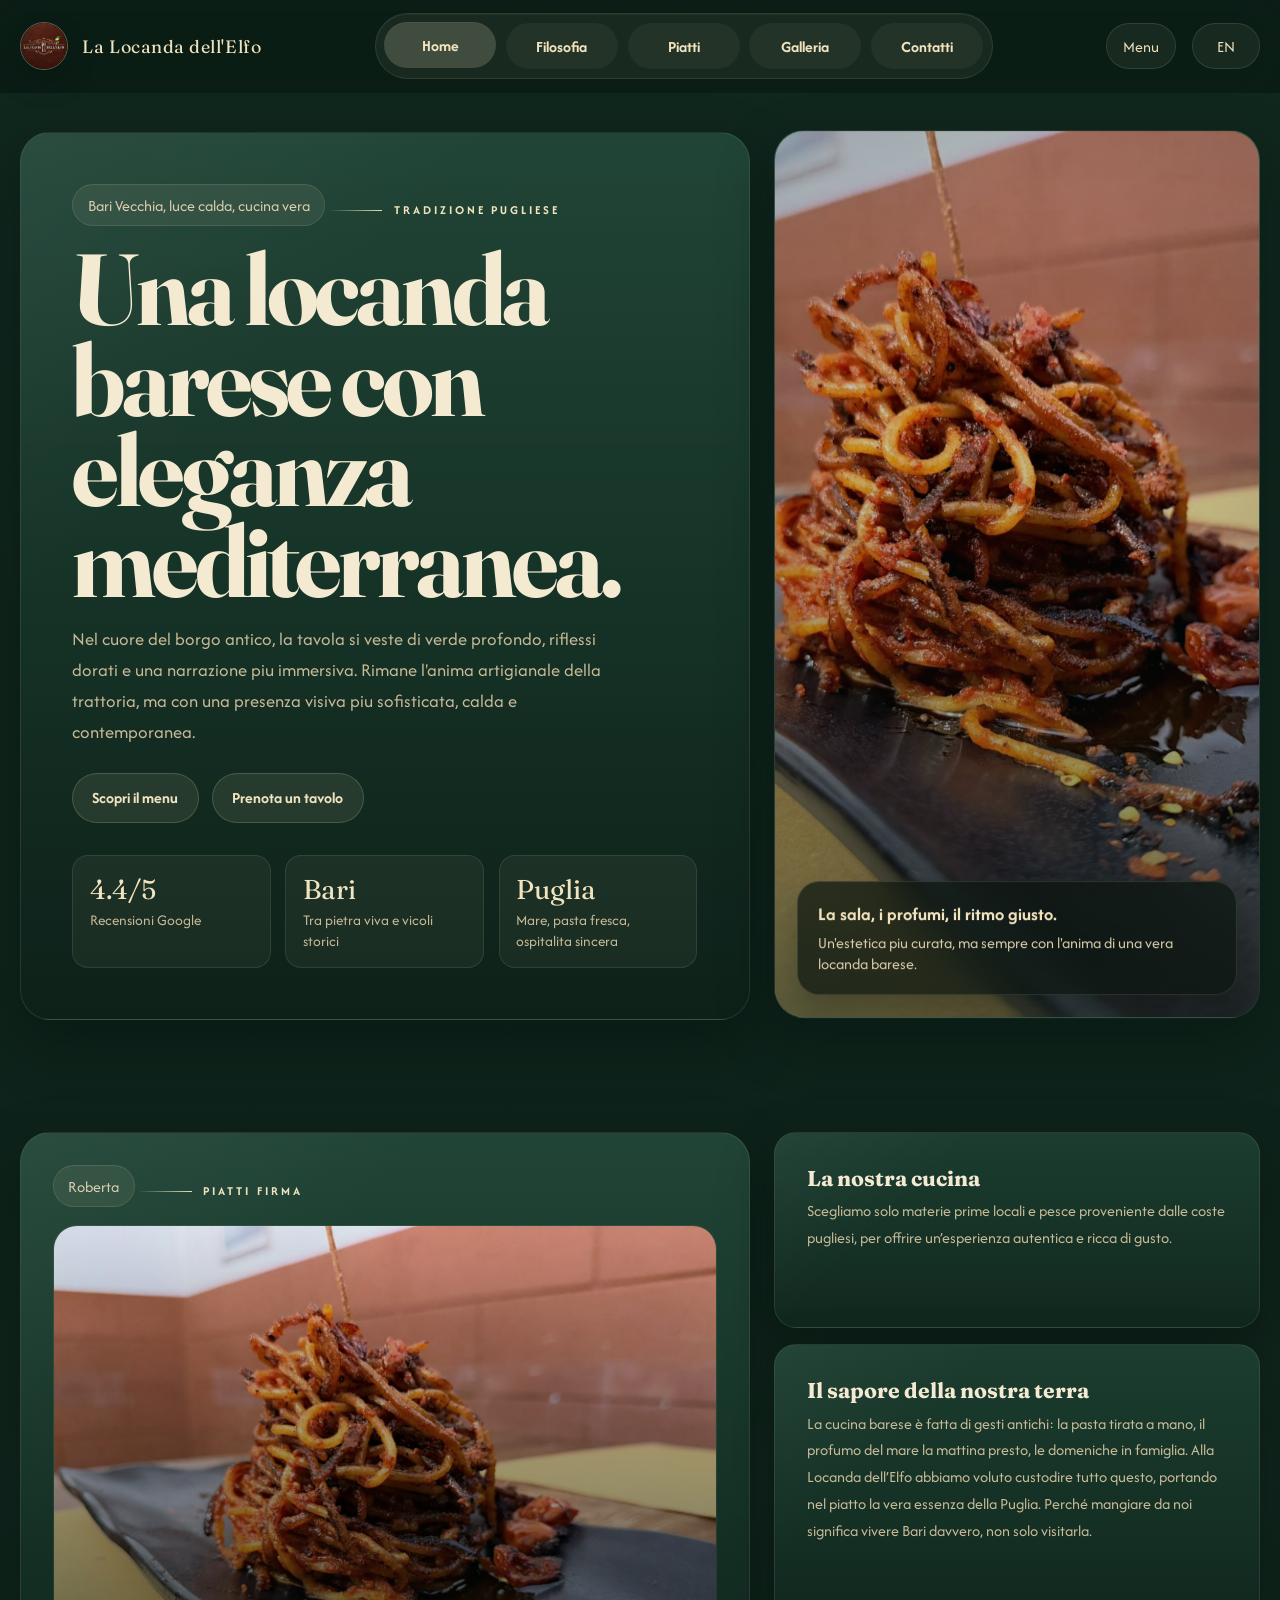
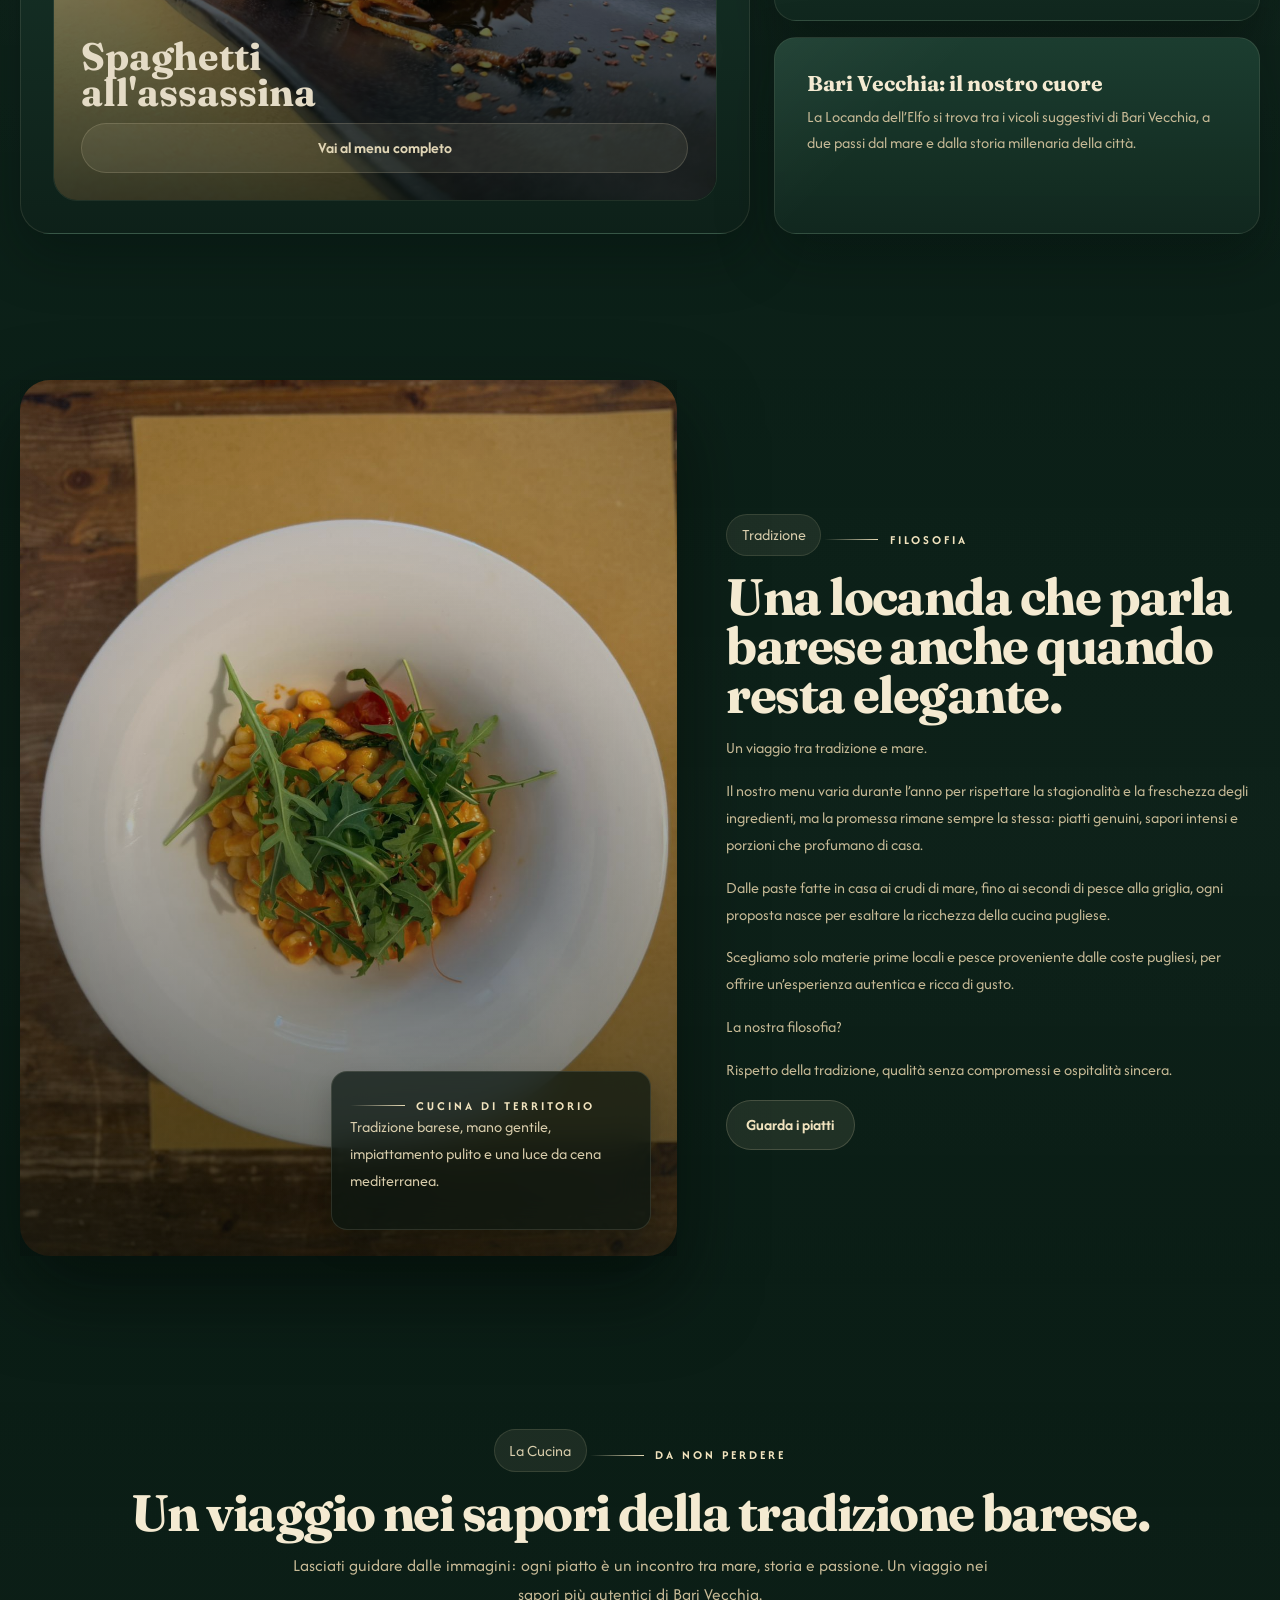
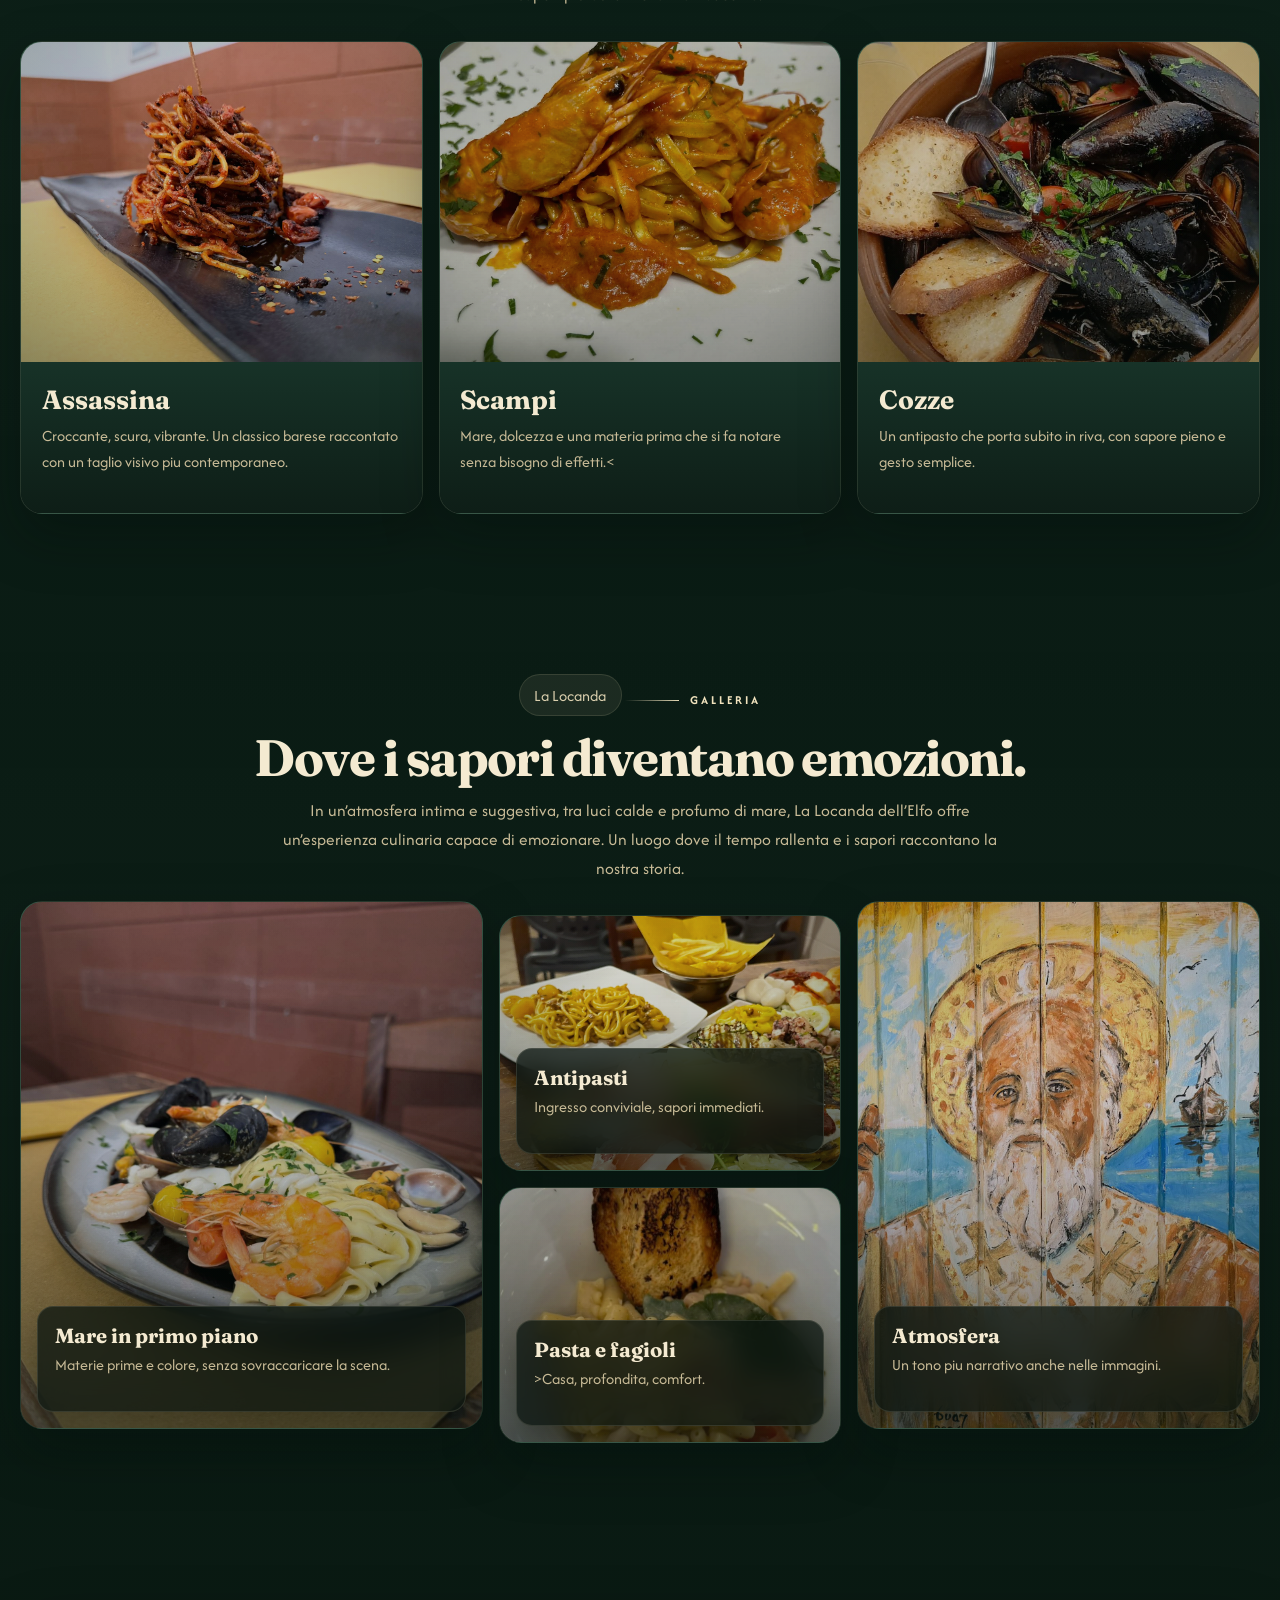
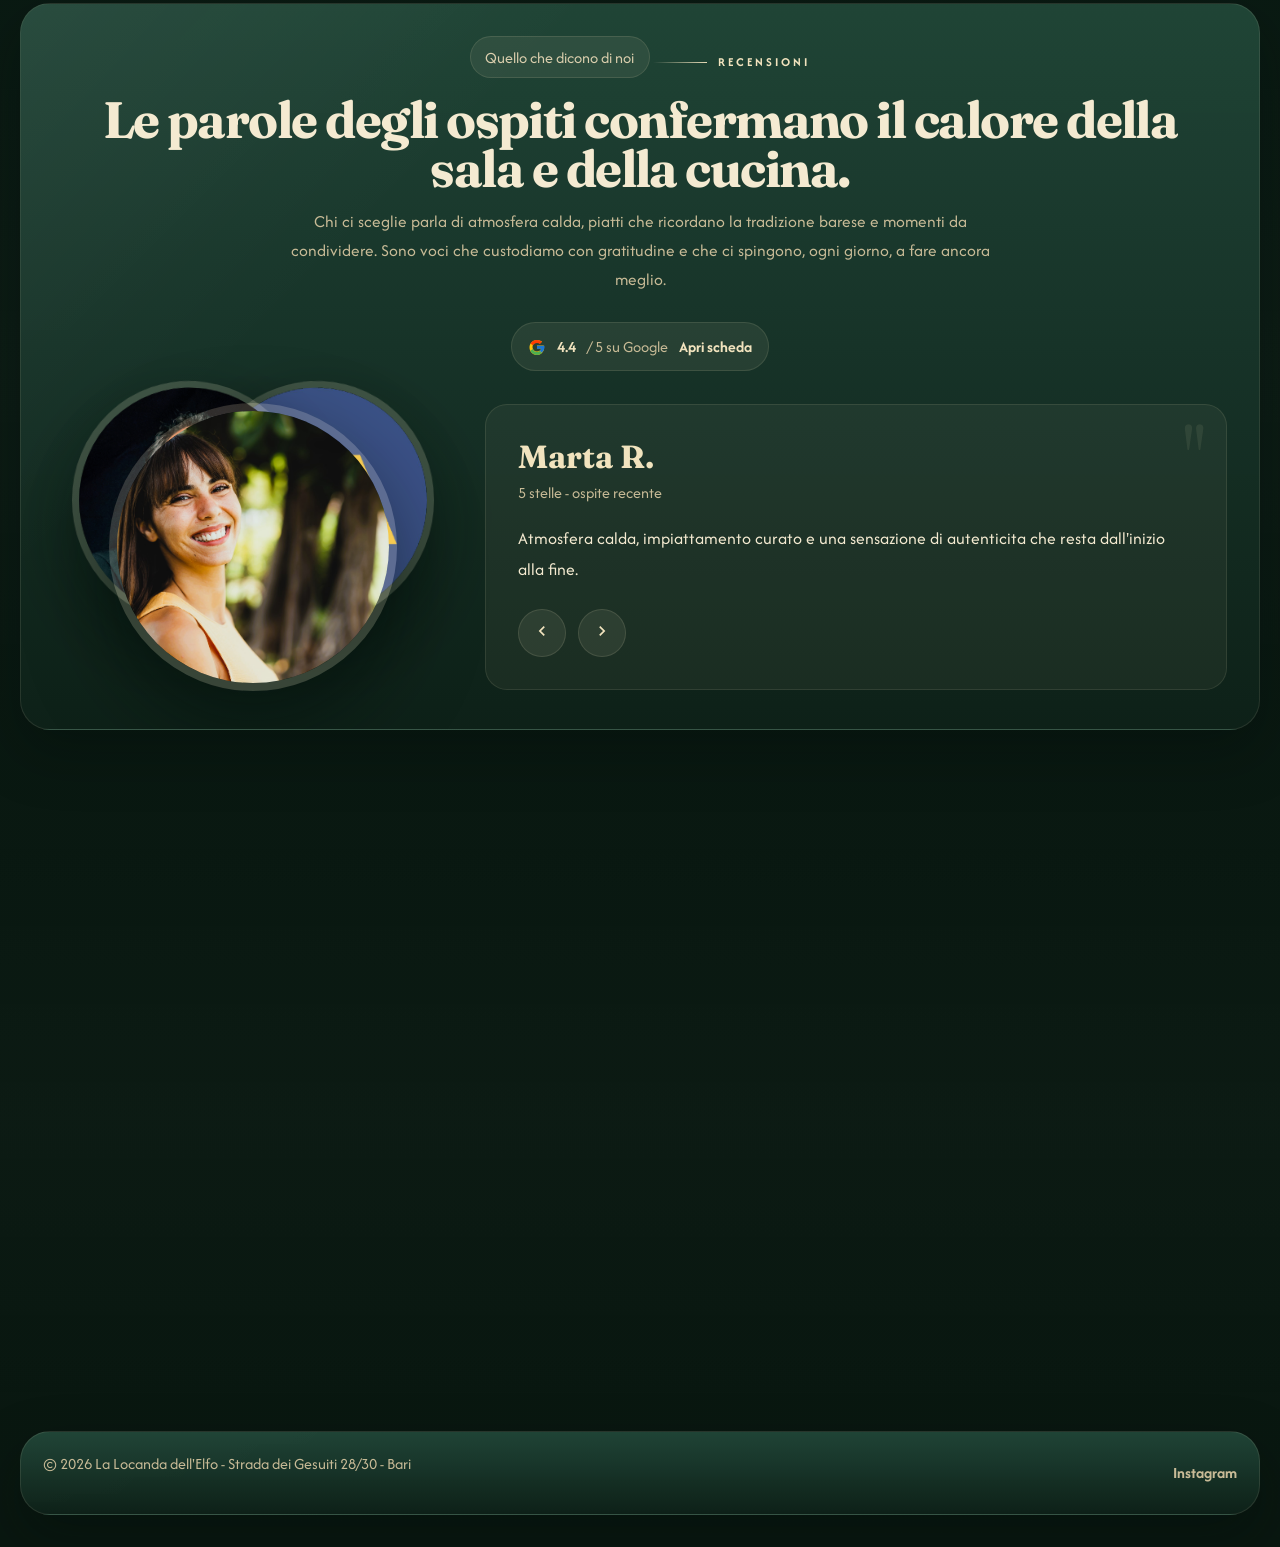
==== commit 8b42f892: "change text" ====
--- a/index.html
+++ b/index.html
@@ -99,8 +99,8 @@
         <div class="hero-card reveal-img delay-1 parallax-soft">
           <img src="assets/img/assassina.jpeg" alt="Piatto iconico della Locanda dell'Elfo">
           <div class="hero-card-badge">
-            <strong>Close-up, texture, luce morbida.</strong>
-            <span>Un impianto visivo piu cinematografico per raccontare piatti, materie prime e atmosfera del locale.</span>
+            <strong>La sala, i profumi, il ritmo giusto.</strong>
+            <span>Un'estetica piu curata, ma sempre con l'anima di una vera locanda barese.</span>
           </div>
         </div>
       </div>
@@ -147,16 +147,18 @@
 
         <div class="showcase-notes">
           <article class="surface-panel note-card reveal delay-1">
-            <h3>Materia prima locale</h3>
-            <p>Pesce dalle coste pugliesi, ortaggi stagionali, pasta e ricette che parlano il linguaggio della casa e del mare.</p>
+            <h3>La nostra cucina</h3>
+            <p>Scegliamo solo materie prime locali e pesce proveniente dalle coste pugliesi, per offrire un’esperienza autentica e ricca di gusto.</p>
           </article>
           <article class="surface-panel note-card reveal delay-2">
-            <h3>Atmosfera immersiva</h3>
-            <p>Verde bosco, bagliori caldi, superfici sovrapposte e una fotografia piu raccolta trasformano ogni sezione in una stanza del racconto.</p>
+            <h3>Il sapore della nostra terra</h3>
+            <p>La cucina barese è fatta di gesti antichi: la pasta tirata a mano, il profumo del mare la mattina presto, le domeniche in famiglia.
+              Alla Locanda dell’Elfo abbiamo voluto custodire tutto questo, portando nel piatto la vera essenza della Puglia.
+              Perché mangiare da noi significa vivere Bari davvero, non solo visitarla.</p>
           </article>
           <article class="surface-panel note-card reveal delay-3">
-            <h3>Bari Vecchia come scenario</h3>
-            <p>La nuova identita visiva unisce pietra mediterranea, luce serale e dettagli artigianali senza perdere il carattere genuino della locanda.</p>
+            <h3>Bari Vecchia: il nostro cuore</h3>
+            <p>La Locanda dell’Elfo si trova tra i vicoli suggestivi di Bari Vecchia, a due passi dal mare e dalla storia millenaria della città.</p>
           </article>
         </div>
       </div>
@@ -175,10 +177,12 @@
         <div class="story-copy reveal delay-1">
           <span class="hero-note">Tradizione</span>
           <span class="eyebrow">Filosofia</span>
-          <h2>Una tavola artigianale che resta autentica ma si presenta con piu profondita.</h2>
-          <p>La cucina della Locanda dell'Elfo parte dai gesti antichi della Puglia: la pasta tirata a mano, i sughi essenziali, il mare che entra nel piatto con energia netta e riconoscibile.</p>
-          <p>Il redesign non cambia la struttura del sito, ma la porta in una direzione piu alta: scatole raffinate, separatori minimali, movimento lieve e una palette intensa che rende il brand piu memorabile.</p>
-          <p>Ogni sezione si comporta come una sala del locale: raccolta, luminosa nei dettagli, materica nelle superfici, leggibile e contemporanea su ogni schermo.</p>
+          <h2>Una locanda che parla barese anche quando resta elegante.</h2>
+          <p>Un viaggio tra tradizione e mare.</p>
+          <p>Il nostro menu varia durante l’anno per rispettare la stagionalità e la freschezza degli ingredienti, ma la promessa rimane sempre la stessa: piatti genuini, sapori intensi e porzioni che profumano di casa.</p>
+          <p>Dalle paste fatte in casa ai crudi di mare, fino ai secondi di pesce alla griglia, ogni proposta nasce per esaltare la ricchezza della cucina pugliese.</p>
+          <p>Scegliamo solo materie prime locali e pesce proveniente dalle coste pugliesi, per offrire un’esperienza autentica e ricca di gusto.</p>
+          <p>La nostra filosofia?</p><p> Rispetto della tradizione, qualità senza compromessi e ospitalità sincera.</p>
           <a class="btn btn-primary" href="menu.html">Guarda i piatti</a>
         </div>
       </div>
@@ -189,8 +193,8 @@
         <header class="section-head center reveal">
           <span class="hero-note">La Cucina</span>
           <span class="eyebrow">Da non perdere</span>
-          <h2>Primi piani intensi, texture reali, sapori che restano impressi.</h2>
-          <p class="lead">Le immagini si muovono tra macro dettagli, luce calda e finiture matte per dare ai piatti una presenza piu editoriale, mantenendo il tono accogliente di una vera trattoria pugliese.</p>
+          <h2>Un viaggio nei sapori della tradizione barese.</h2>
+          <p class="lead">Lasciati guidare dalle immagini: ogni piatto è un incontro tra mare, storia e passione. Un viaggio nei sapori più autentici di Bari Vecchia.</p>
         </header>
 
         <div class="signature-grid">
@@ -205,14 +209,14 @@
             <img src="assets/img/scampi.png" alt="Spaghetti agli scampi">
             <div class="dish-card-content">
               <h3>Scampi</h3>
-              <p>Materia delicata, profondita marina e cromie calde che dialogano con il nuovo verde del sito.</p>
+              <p>Mare, dolcezza e una materia prima che si fa notare senza bisogno di effetti.<</p>
             </div>
           </article>
           <article class="dish-card reveal delay-2">
             <img src="assets/img/cozze.png" alt="Saute di cozze">
             <div class="dish-card-content">
               <h3>Cozze</h3>
-              <p>Un antipasto franco e conviviale, esaltato da una composizione pulita e da dettagli di luce soffusa.</p>
+              <p>Un antipasto che porta subito in riva, con sapore pieno e gesto semplice.</p>
             </div>
           </article>
         </div>
@@ -224,8 +228,8 @@
         <header class="section-head center reveal">
           <span class="hero-note">La Locanda</span>
           <span class="eyebrow">Galleria</span>
-          <h2>Una griglia piu dinamica per piatti, sala e dettagli di Bari Vecchia.</h2>
-          <p class="lead">La gallery resta a box ma diventa piu elegante: tagli ravvicinati, profondita fotografica, ombre morbide e didascalie sospese che amplificano il tono premium del brand.</p>
+          <h2>Dove i sapori diventano emozioni.</h2>
+          <p class="lead">In un’atmosfera intima e suggestiva, tra luci calde e profumo di mare, La Locanda dell’Elfo offre un’esperienza culinaria capace di emozionare. Un luogo dove il tempo rallenta e i sapori raccontano la nostra storia.</p>
         </header>
 
         <div class="gallery-grid">
@@ -233,28 +237,28 @@
             <img src="assets/img/scoglio2.jpeg" alt="Piatto di mare della Locanda dell'Elfo">
             <div class="gallery-caption">
               <h3>Mare in primo piano</h3>
-              <p>Una scena ricca ma calibrata, con toni cinematografici e finitura opaca.</p>
+              <p>Materie prime e colore, senza sovraccaricare la scena.</p>
             </div>
           </article>
           <article class="gallery-card reveal-img delay-1">
             <img src="assets/img/antipasti.png" alt="Antipasti tradizionali">
             <div class="gallery-caption">
-              <h3>Condivisione</h3>
-              <p>Piatto d'apertura, luce calda, gesto conviviale.</p>
+              <h3>Antipasti</h3>
+              <p>Ingresso conviviale, sapori immediati.</p>
             </div>
           </article>
           <article class="gallery-card tall reveal-img delay-2 parallax-soft">
             <img src="assets/img/sannicola.jpeg" alt="Dettaglio del locale">
             <div class="gallery-caption">
-              <h3>Bari Vecchia</h3>
-              <p>Pietra, profondita e un tono visivo piu immersivo.</p>
+              <h3>Atmosfera</h3>
+              <p>Un tono piu narrativo anche nelle immagini.</p>
             </div>
           </article>
           <article class="gallery-card reveal-img">
             <img src="assets/img/pastaefagioli.png" alt="Pasta e fagioli">
             <div class="gallery-caption">
-              <h3>Comfort pugliese</h3>
-              <p>Calore domestico, texture autentiche, eleganza minima.</p>
+              <h3>Pasta e fagioli</h3>
+              <p>>Casa, profondita, comfort.</p>
             </div>
           </article>
         </div>
@@ -268,7 +272,8 @@
             <span class="hero-note">Quello che dicono di noi</span>
             <span class="eyebrow">Recensioni</span>
             <h2 id="ctTitle">Le parole degli ospiti confermano il calore della sala e della cucina.</h2>
-            <p class="lead">Le testimonianze restano in una sezione dedicata ma ora dialogano meglio con il resto del sito, tra superfici profonde, luce diffusa e un impianto piu coerente con il brand.</p>
+            <p class="lead">Chi ci sceglie parla di atmosfera calda, piatti che ricordano la tradizione barese e momenti da condividere.
+              Sono voci che custodiamo con gratitudine e che ci spingono, ogni giorno, a fare ancora meglio.</p>
             <div class="revx-badge" role="note">
               <svg width="18" height="18" viewBox="0 0 48 48" aria-hidden="true">
                 <path fill="#FFC107" d="M43.6 20.5h-1.9V20H24v8h11.3c-1.7 4.6-6 8-11.3 8-6.6 0-12-5.4-12-12s5.4-12 12-12c3 0 5.7 1.1 7.8 2.9l5.7-5.7C33.6 7 29.1 5 24 5 13 5 4 14 4 25s9 20 20 20 19-9 19-20c0-1.5-.2-3-.4-4.5z"></path>
@@ -311,7 +316,11 @@
           <span class="hero-note">Prenota</span>
           <span class="eyebrow">Contatti</span>
           <h2>Vieni a trovarci tra le pietre e il mare di Bari Vecchia.</h2>
-          <p>Il nuovo impianto resta accogliente e diretto: informazioni chiare, inviti all'azione rapidi, atmosfera coerente con il tono della sala. Calore pugliese, lettura immediata, presenza premium.</p>
+          <p>Tra i vicoli di Bari Vecchia c’è un luogo dove il mare profuma l’aria
+            e la tradizione diventa emozione.
+            Alla Locanda dell’Elfo il tempo rallenta
+            e ogni piatto racconta una storia.
+            Ti aspettiamo dove la Puglia diventa magia.</p>
           <ul class="contact-list">
             <li><strong>Telefono:</strong> <a href="tel:+393293257911">+39 329 325 7911</a></li>
             <li><strong>Indirizzo:</strong> Strada dei Gesuiti, 28/30 - 70122 Bari</li>
--- a/assets/css/style.css
+++ b/assets/css/style.css
@@ -168,6 +168,10 @@
   margin-inline: auto;
 }
 
+.center .lead {
+  margin-inline: auto;
+}
+
 .eyebrow {
   display: inline-flex;
   align-items: center;
@@ -338,10 +342,15 @@
   margin-left: auto;
   width: 3rem;
   height: 3rem;
+  min-width: 3rem;
+  min-height: 3rem;
+  padding: 0;
+  flex: 0 0 3rem;
   border: 1px solid var(--line);
-  border-radius: 50%;
+  border-radius: 999px;
   background: rgba(245, 232, 199, 0.04);
   cursor: pointer;
+  appearance: none;
 }
 
 .nav-toggle .bar {
@@ -1351,6 +1360,27 @@
     margin-left: 0;
   }
 
+  .menu-link {
+    order: 3;
+    margin-left: auto;
+  }
+
+  .lang-switch,
+  .menu-link {
+    min-width: 0;
+    min-height: 2.85rem;
+    padding: 0.55rem 0.85rem;
+    font-size: 0.95rem;
+    line-height: 1;
+    white-space: nowrap;
+    border-radius: 999px;
+  }
+
+  .menu-link {
+    min-width: 4.4rem;
+    justify-content: center;
+  }
+
   .nav {
     position: absolute;
     top: calc(100% + 0.5rem);
@@ -1369,17 +1399,23 @@
   .nav ul {
     flex-direction: column;
     align-items: stretch;
-    gap: 0.4rem;
+    gap: 0.45rem;
     margin-top: 0;
-    padding: 0.8rem;
+    padding: 0.7rem;
     border-radius: var(--radius-lg);
     background: rgba(9, 20, 16, 0.92);
     border: 1px solid var(--line);
   }
 
-  .nav a,
-  .lang-switch {
+  .nav a {
     justify-content: flex-start;
+    min-height: 3rem;
+    padding: 0.8rem 1rem;
+    border-radius: 16px;
+    background: rgba(245, 232, 199, 0.04);
+    font-size: 1rem;
+    line-height: 1.15;
+    white-space: normal;
   }
 
   .hero-copy h1,
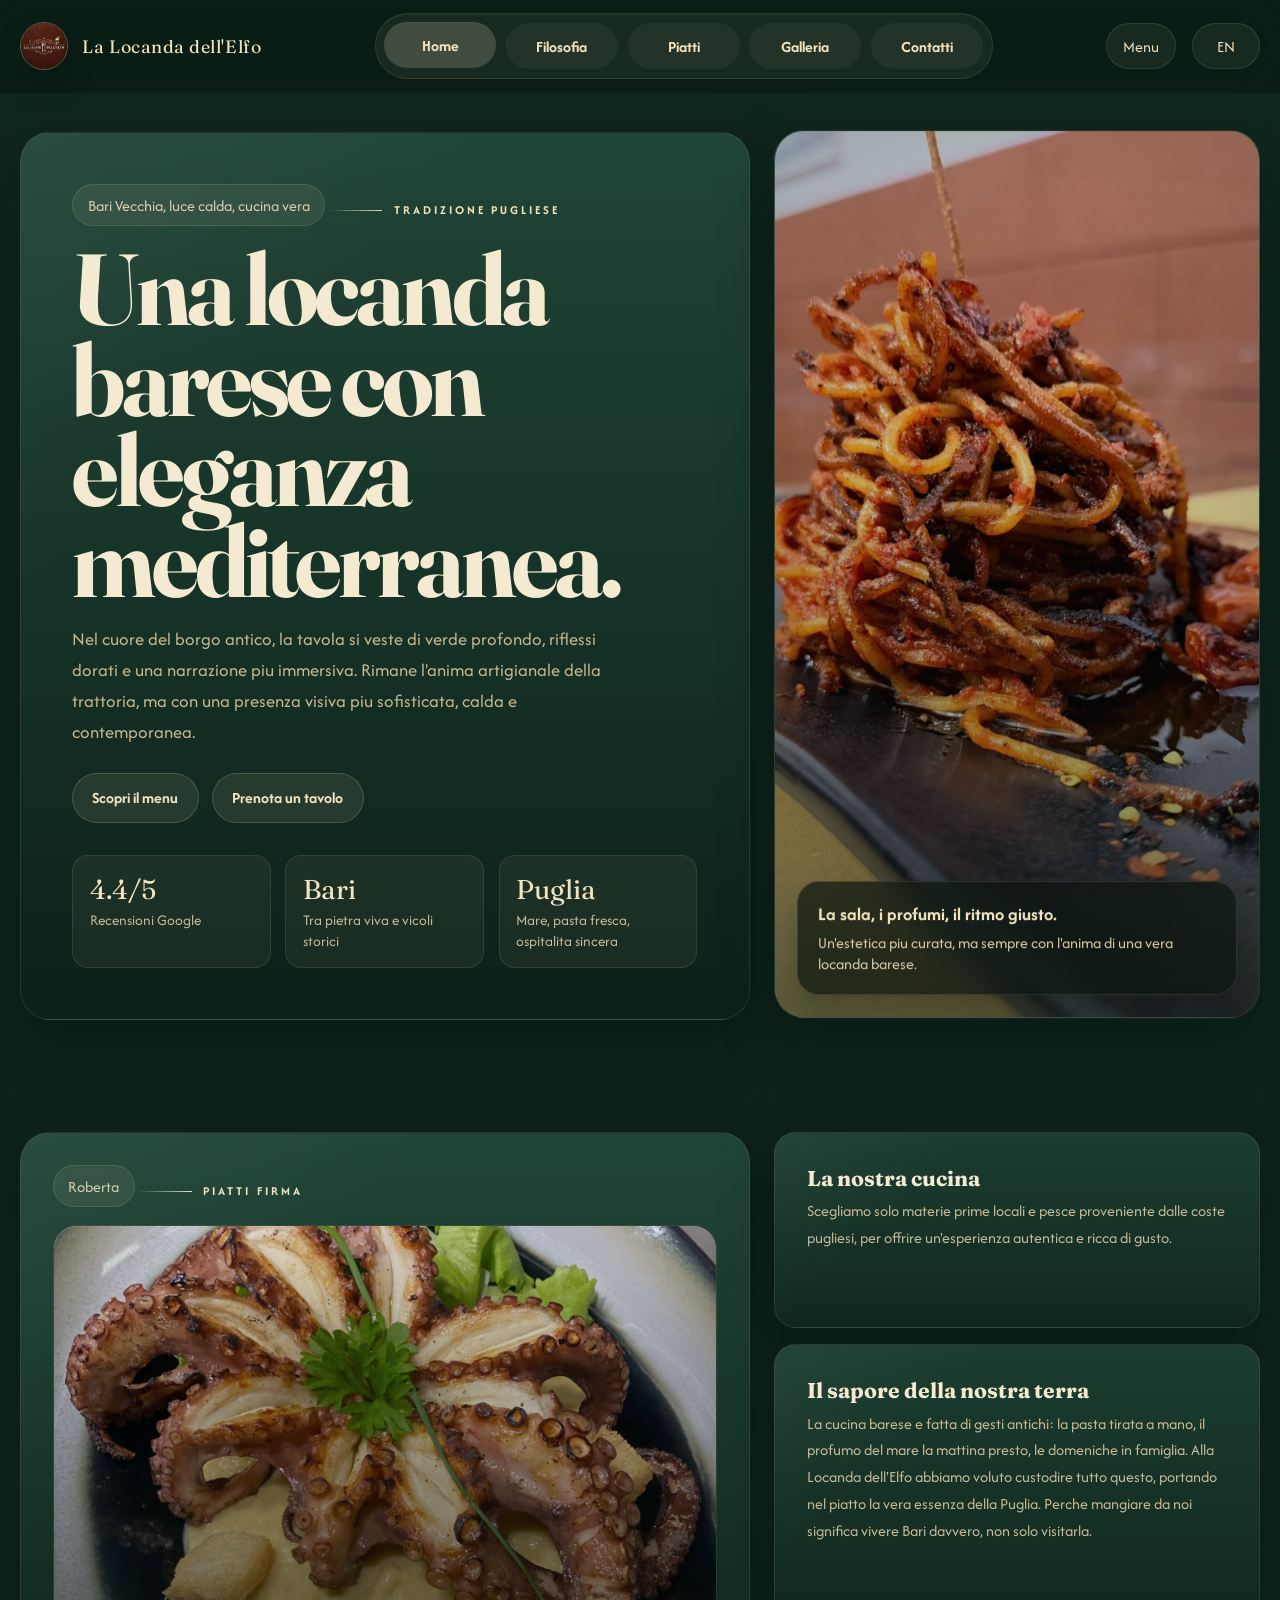
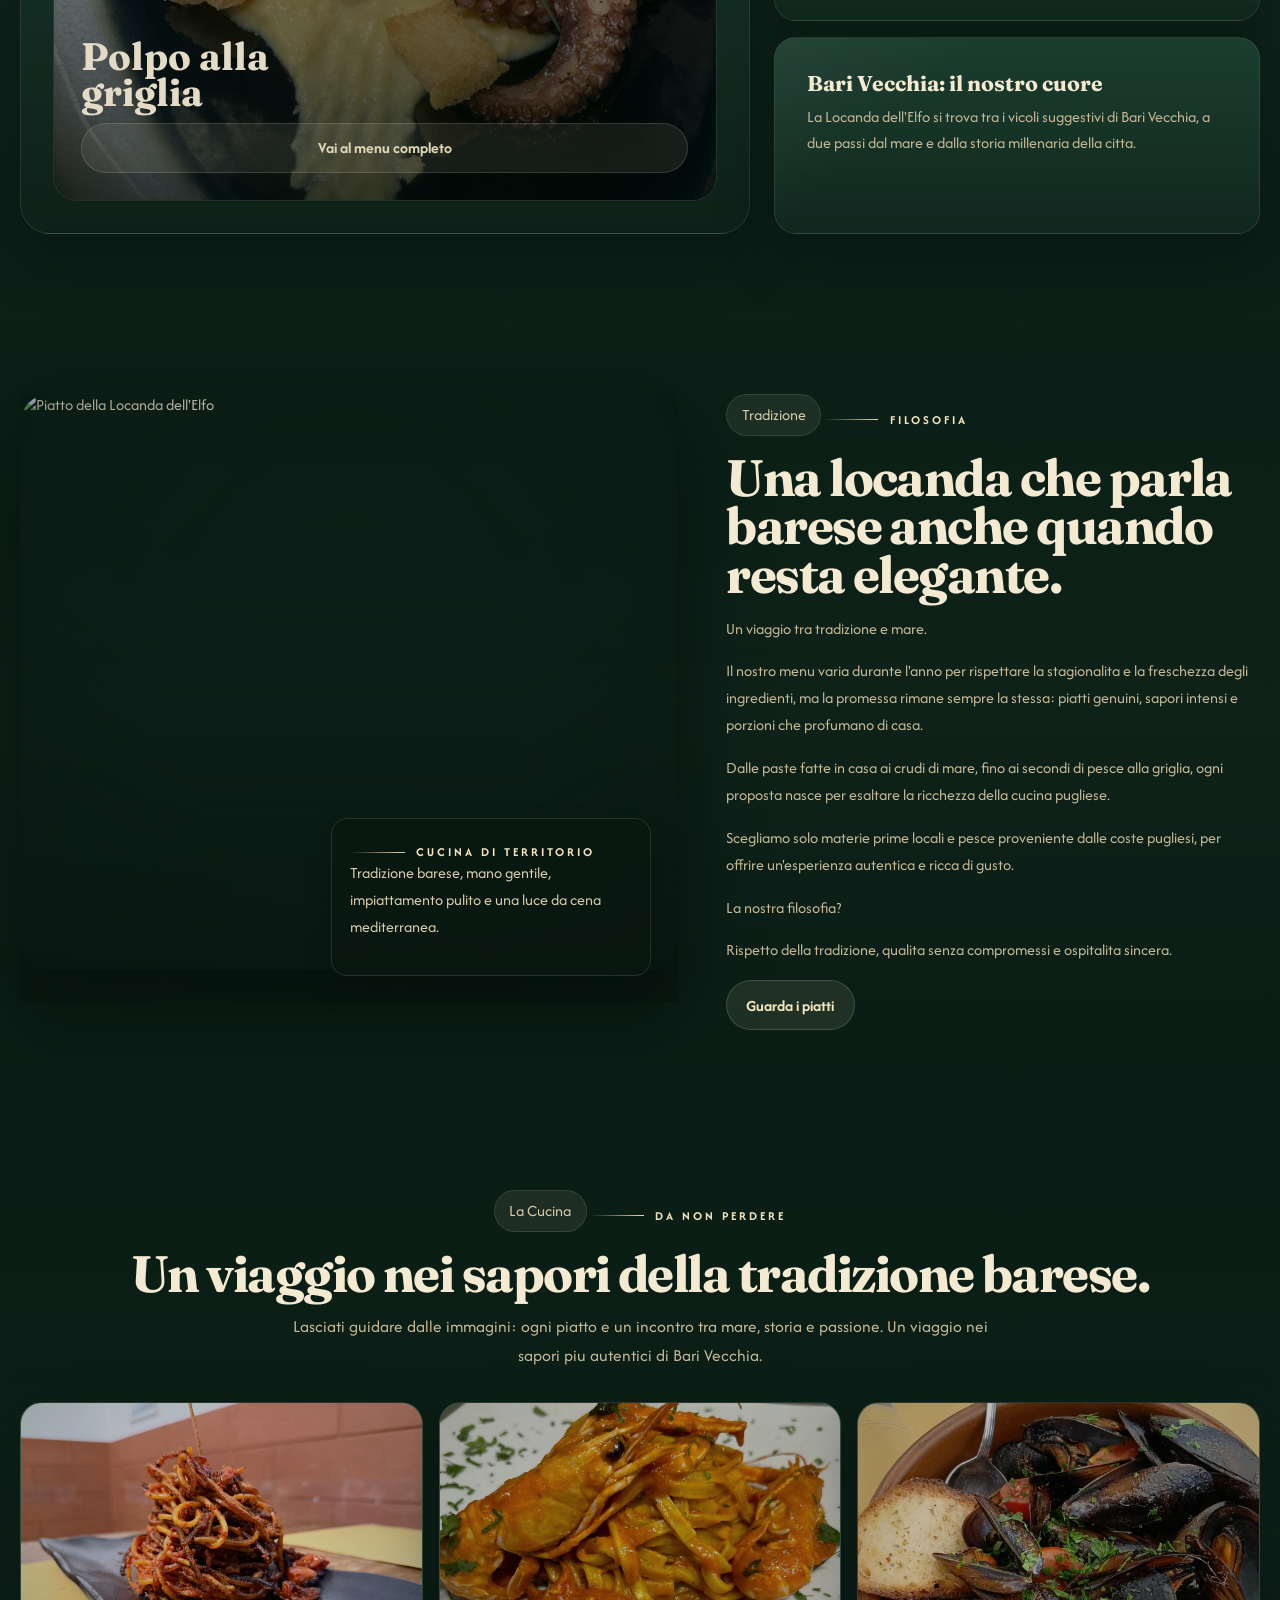
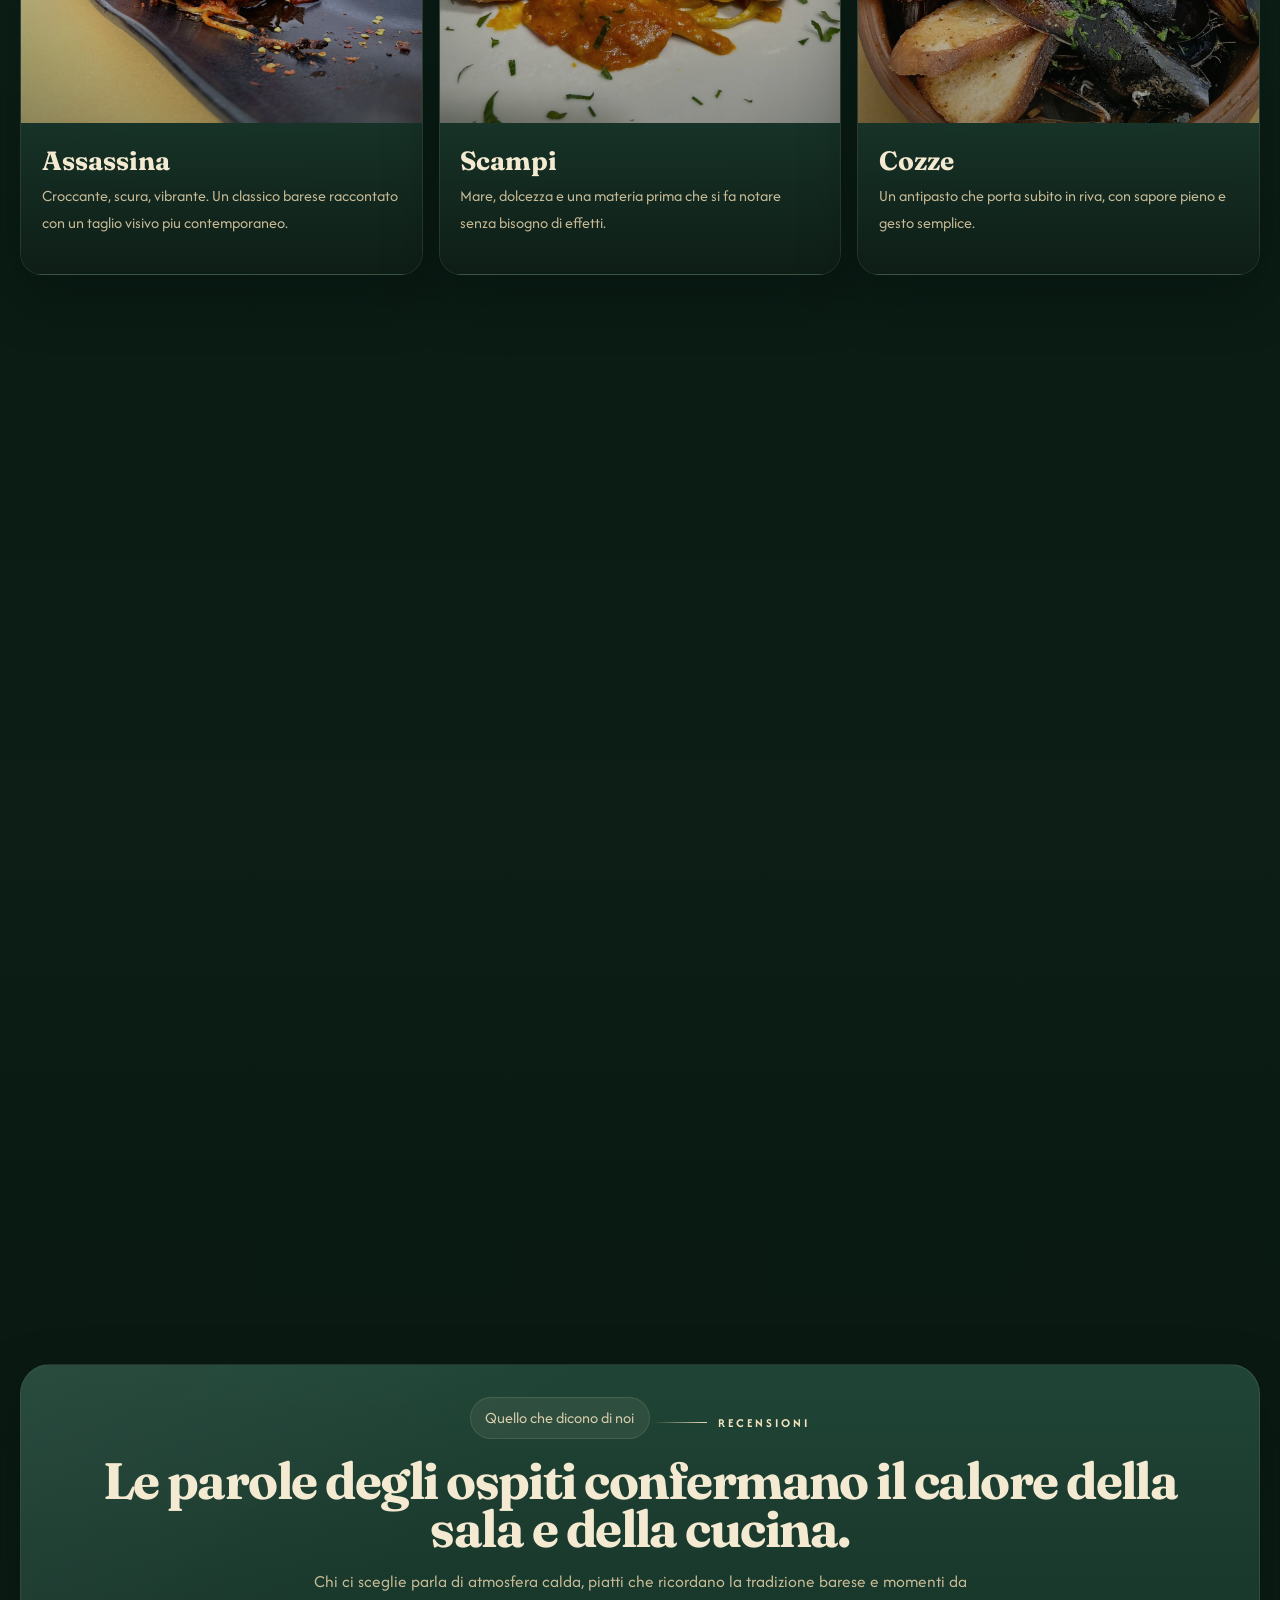
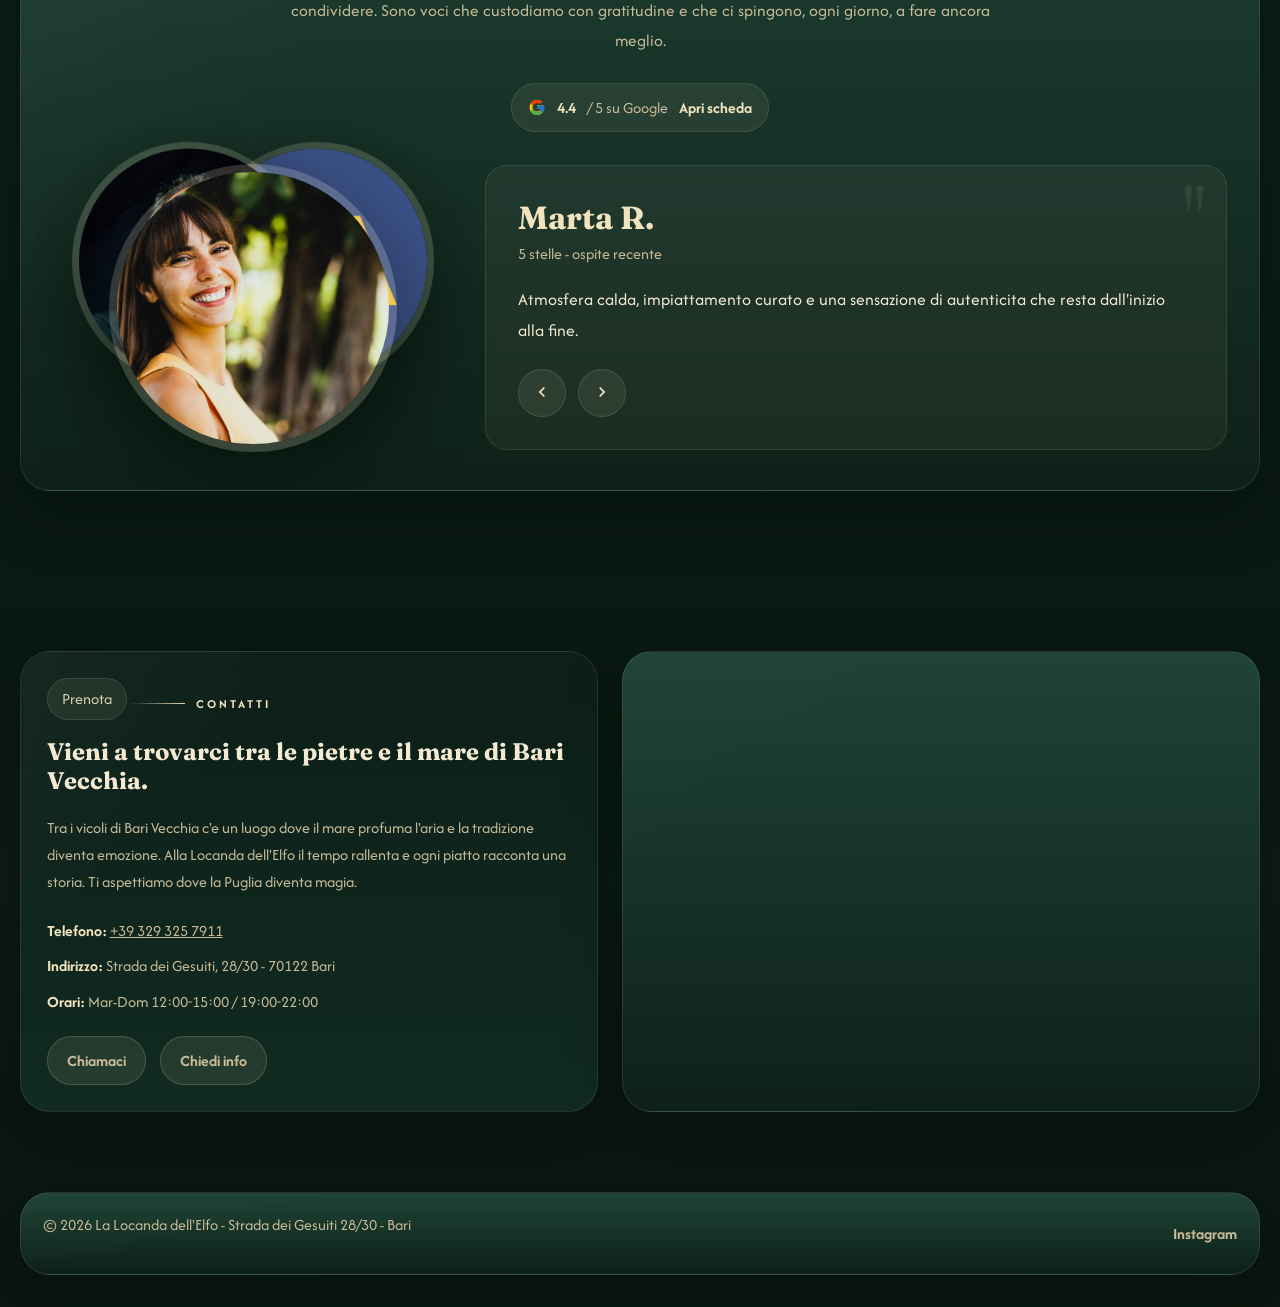
==== commit 5dd9690b: "change some images" ====
--- a/index.html
+++ b/index.html
@@ -124,7 +124,7 @@
                 <a class="btn btn-secondary" href="menu.html">Vai al menu completo</a>
               </div>
             </div>
-            <div class="slide" style="background-image:url('assets/img/polpo.jpeg');">
+            <div class="slide active" style="background-image:url('assets/img/polpo.jpeg');">
               <div class="slide-overlay">
                 <h3>Polpo alla griglia</h3>
                 <a class="btn btn-secondary" href="menu.html">Vai al menu completo</a>
@@ -148,17 +148,17 @@
         <div class="showcase-notes">
           <article class="surface-panel note-card reveal delay-1">
             <h3>La nostra cucina</h3>
-            <p>Scegliamo solo materie prime locali e pesce proveniente dalle coste pugliesi, per offrire un’esperienza autentica e ricca di gusto.</p>
+            <p>Scegliamo solo materie prime locali e pesce proveniente dalle coste pugliesi, per offrire un'esperienza autentica e ricca di gusto.</p>
           </article>
           <article class="surface-panel note-card reveal delay-2">
             <h3>Il sapore della nostra terra</h3>
-            <p>La cucina barese è fatta di gesti antichi: la pasta tirata a mano, il profumo del mare la mattina presto, le domeniche in famiglia.
-              Alla Locanda dell’Elfo abbiamo voluto custodire tutto questo, portando nel piatto la vera essenza della Puglia.
-              Perché mangiare da noi significa vivere Bari davvero, non solo visitarla.</p>
+            <p>La cucina barese e fatta di gesti antichi: la pasta tirata a mano, il profumo del mare la mattina presto, le domeniche in famiglia.
+              Alla Locanda dell'Elfo abbiamo voluto custodire tutto questo, portando nel piatto la vera essenza della Puglia.
+              Perche mangiare da noi significa vivere Bari davvero, non solo visitarla.</p>
           </article>
           <article class="surface-panel note-card reveal delay-3">
             <h3>Bari Vecchia: il nostro cuore</h3>
-            <p>La Locanda dell’Elfo si trova tra i vicoli suggestivi di Bari Vecchia, a due passi dal mare e dalla storia millenaria della città.</p>
+            <p>La Locanda dell'Elfo si trova tra i vicoli suggestivi di Bari Vecchia, a due passi dal mare e dalla storia millenaria della citta.</p>
           </article>
         </div>
       </div>
@@ -167,7 +167,7 @@
     <section id="filosofia" class="section">
       <div class="container story-grid">
         <div class="story-visual reveal-img parallax-soft">
-          <img class="story-main-image" src="assets/img/bavincenzof.jpeg" alt="Piatto della Locanda dell'Elfo">
+          <img class="story-main-image" src="assets/img/orecchiettebrasciola.jpeg" alt="Piatto della Locanda dell'Elfo">
           <div class="story-floating-card">
             <span class="eyebrow">Cucina di territorio</span>
             <p>Tradizione barese, mano gentile, impiattamento pulito e una luce da cena mediterranea.</p>
@@ -179,10 +179,10 @@
           <span class="eyebrow">Filosofia</span>
           <h2>Una locanda che parla barese anche quando resta elegante.</h2>
           <p>Un viaggio tra tradizione e mare.</p>
-          <p>Il nostro menu varia durante l’anno per rispettare la stagionalità e la freschezza degli ingredienti, ma la promessa rimane sempre la stessa: piatti genuini, sapori intensi e porzioni che profumano di casa.</p>
+          <p>Il nostro menu varia durante l'anno per rispettare la stagionalita e la freschezza degli ingredienti, ma la promessa rimane sempre la stessa: piatti genuini, sapori intensi e porzioni che profumano di casa.</p>
           <p>Dalle paste fatte in casa ai crudi di mare, fino ai secondi di pesce alla griglia, ogni proposta nasce per esaltare la ricchezza della cucina pugliese.</p>
-          <p>Scegliamo solo materie prime locali e pesce proveniente dalle coste pugliesi, per offrire un’esperienza autentica e ricca di gusto.</p>
-          <p>La nostra filosofia?</p><p> Rispetto della tradizione, qualità senza compromessi e ospitalità sincera.</p>
+          <p>Scegliamo solo materie prime locali e pesce proveniente dalle coste pugliesi, per offrire un'esperienza autentica e ricca di gusto.</p>
+          <p>La nostra filosofia?</p><p> Rispetto della tradizione, qualita senza compromessi e ospitalita sincera.</p>
           <a class="btn btn-primary" href="menu.html">Guarda i piatti</a>
         </div>
       </div>
@@ -194,7 +194,7 @@
           <span class="hero-note">La Cucina</span>
           <span class="eyebrow">Da non perdere</span>
           <h2>Un viaggio nei sapori della tradizione barese.</h2>
-          <p class="lead">Lasciati guidare dalle immagini: ogni piatto è un incontro tra mare, storia e passione. Un viaggio nei sapori più autentici di Bari Vecchia.</p>
+          <p class="lead">Lasciati guidare dalle immagini: ogni piatto e un incontro tra mare, storia e passione. Un viaggio nei sapori piu autentici di Bari Vecchia.</p>
         </header>
 
         <div class="signature-grid">
@@ -209,7 +209,7 @@
             <img src="assets/img/scampi.png" alt="Spaghetti agli scampi">
             <div class="dish-card-content">
               <h3>Scampi</h3>
-              <p>Mare, dolcezza e una materia prima che si fa notare senza bisogno di effetti.<</p>
+              <p>Mare, dolcezza e una materia prima che si fa notare senza bisogno di effetti.</p>
             </div>
           </article>
           <article class="dish-card reveal delay-2">
@@ -229,7 +229,7 @@
           <span class="hero-note">La Locanda</span>
           <span class="eyebrow">Galleria</span>
           <h2>Dove i sapori diventano emozioni.</h2>
-          <p class="lead">In un’atmosfera intima e suggestiva, tra luci calde e profumo di mare, La Locanda dell’Elfo offre un’esperienza culinaria capace di emozionare. Un luogo dove il tempo rallenta e i sapori raccontano la nostra storia.</p>
+          <p class="lead">In un'atmosfera intima e suggestiva, tra luci calde e profumo di mare, La Locanda dell'Elfo offre un'esperienza culinaria capace di emozionare. Un luogo dove il tempo rallenta e i sapori raccontano la nostra storia.</p>
         </header>
 
         <div class="gallery-grid">
@@ -258,7 +258,7 @@
             <img src="assets/img/pastaefagioli.png" alt="Pasta e fagioli">
             <div class="gallery-caption">
               <h3>Pasta e fagioli</h3>
-              <p>>Casa, profondita, comfort.</p>
+              <p>Casa, profondita, comfort.</p>
             </div>
           </article>
         </div>
@@ -316,9 +316,9 @@
           <span class="hero-note">Prenota</span>
           <span class="eyebrow">Contatti</span>
           <h2>Vieni a trovarci tra le pietre e il mare di Bari Vecchia.</h2>
-          <p>Tra i vicoli di Bari Vecchia c’è un luogo dove il mare profuma l’aria
+          <p>Tra i vicoli di Bari Vecchia c'e un luogo dove il mare profuma l'aria
             e la tradizione diventa emozione.
-            Alla Locanda dell’Elfo il tempo rallenta
+            Alla Locanda dell'Elfo il tempo rallenta
             e ogni piatto racconta una storia.
             Ti aspettiamo dove la Puglia diventa magia.</p>
           <ul class="contact-list">
@@ -327,7 +327,7 @@
             <li><strong>Orari:</strong> Mar-Dom 12:00-15:00 / 19:00-22:00</li>
           </ul>
           <div class="cta-row">
-            <a class="btn btn-primary" href="tel:+393293257911" target="_blank" rel="noopener">Chamaci</a>
+            <a class="btn btn-primary" href="tel:+393293257911" target="_blank" rel="noopener">Chiamaci</a>
             <a class="btn btn-secondary" href="mailto:prenotazioni@lalocandadellelfo.it">Chiedi info</a>
           </div>
         </div>
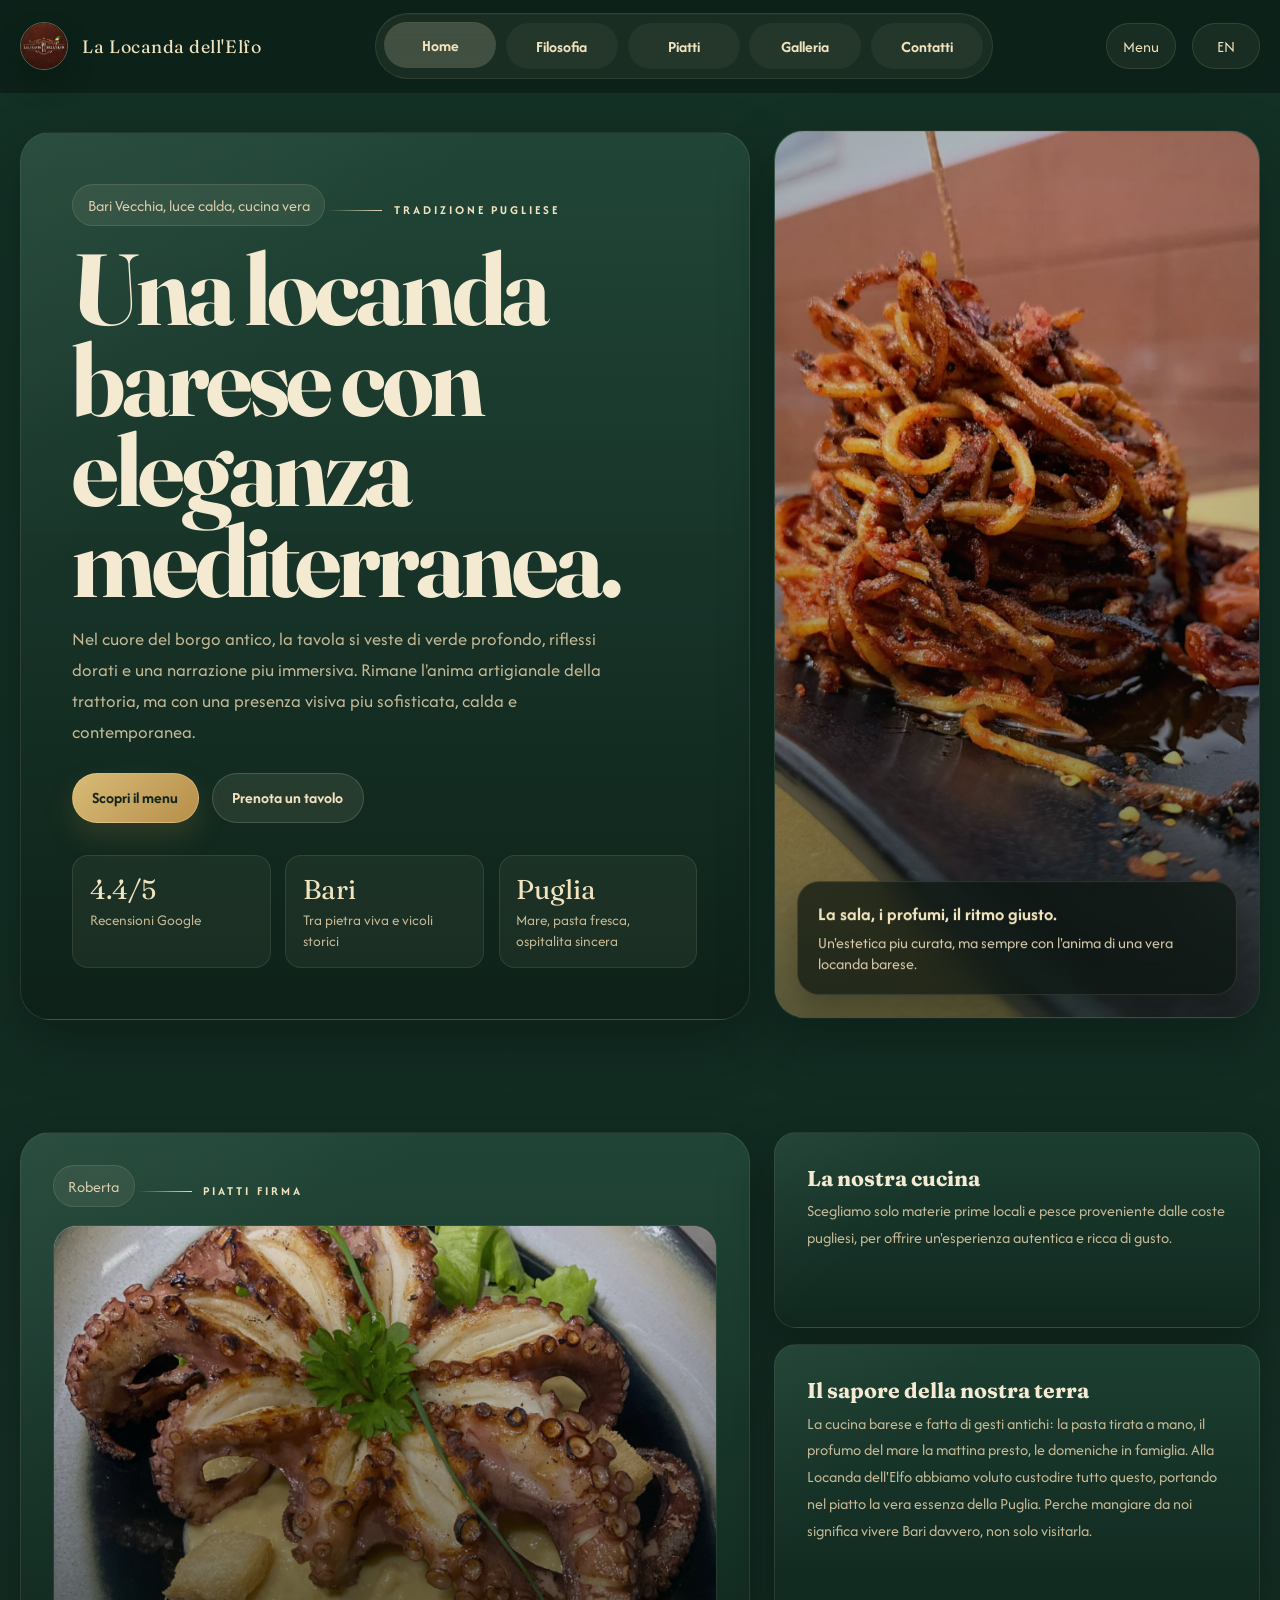
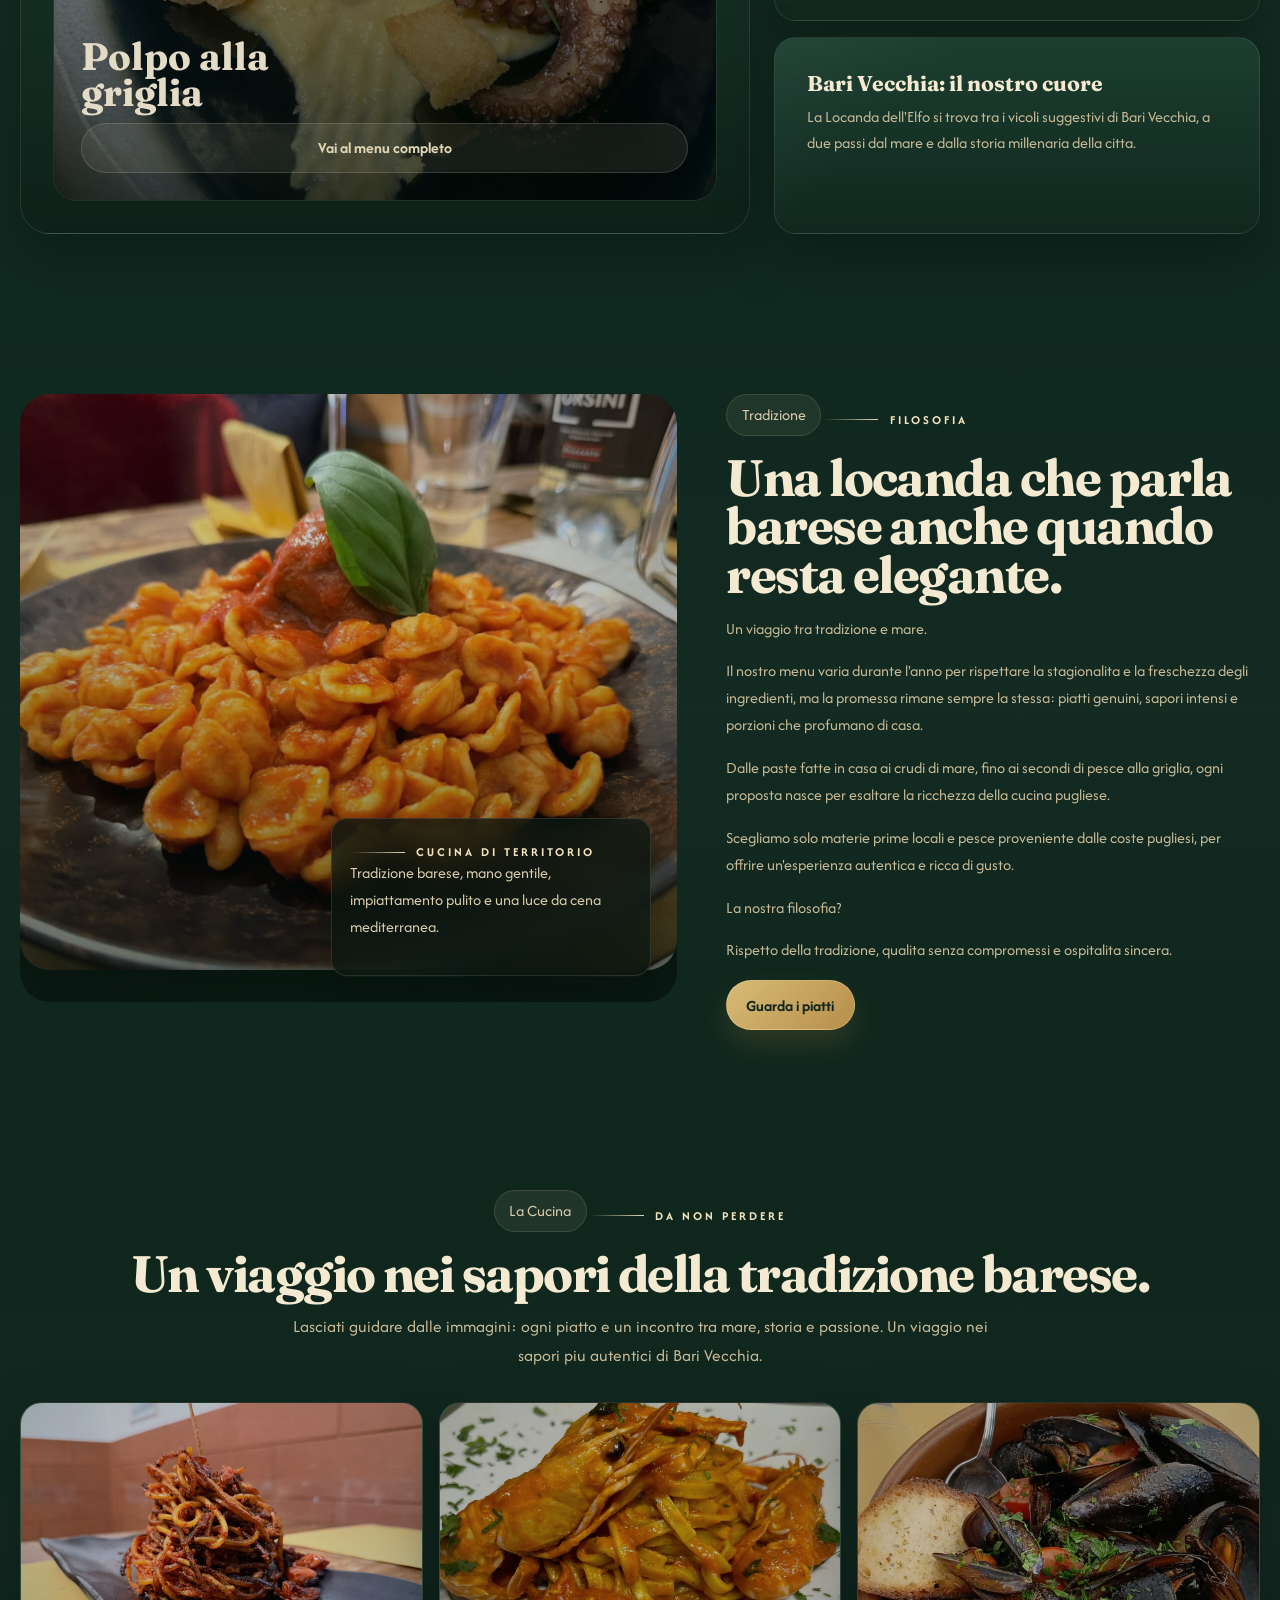
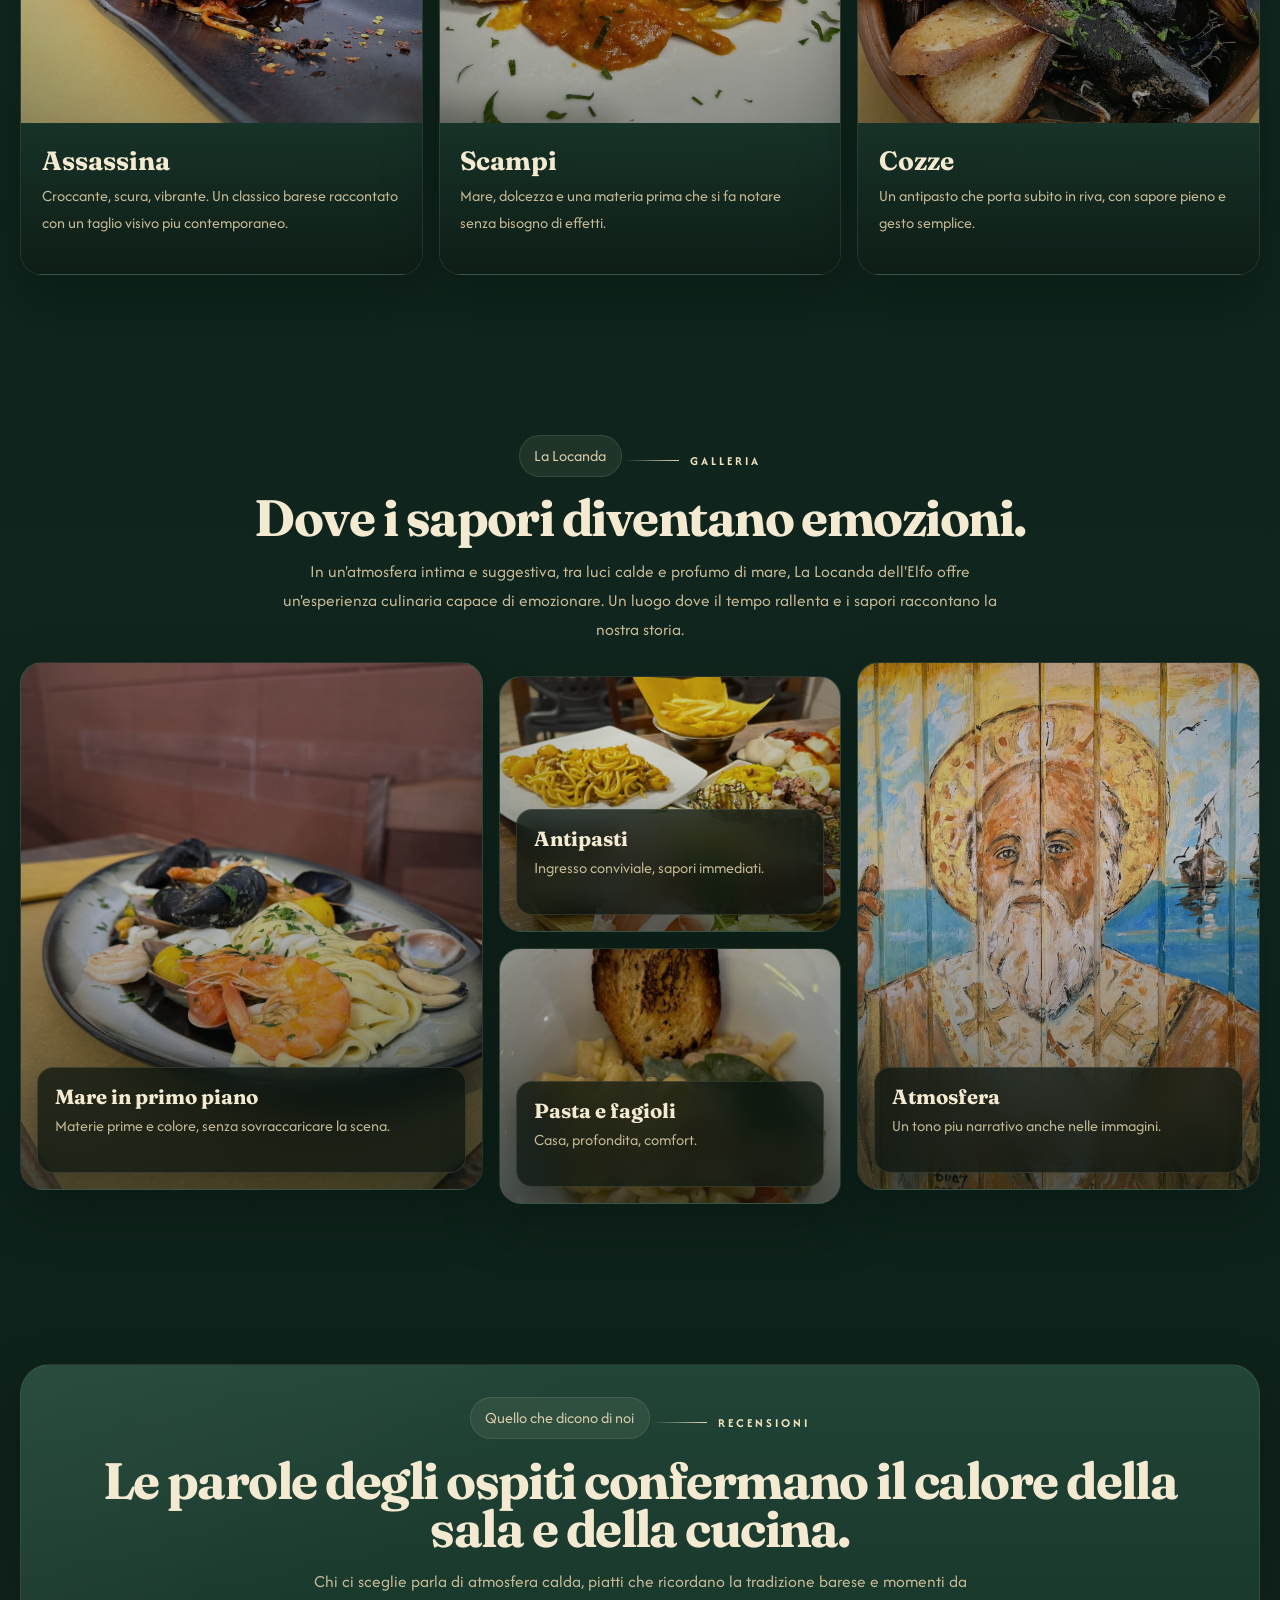
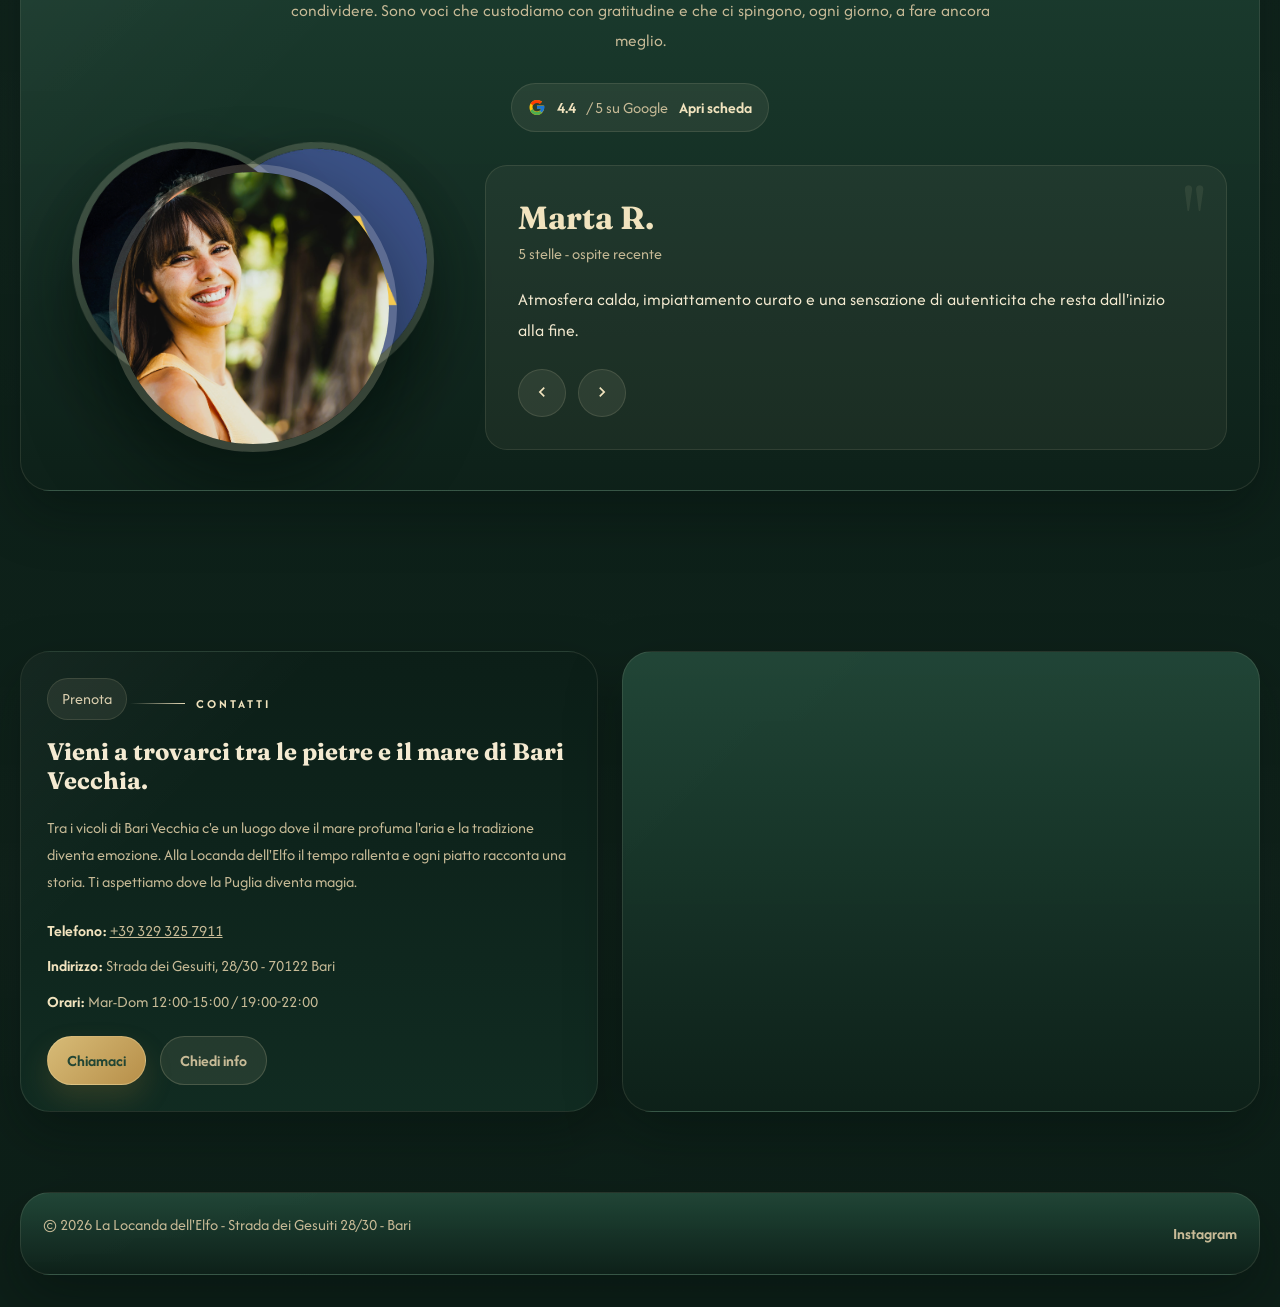
==== commit 9d0153fb: "add images" ====
--- a/index.html
+++ b/index.html
@@ -327,7 +327,7 @@
             <li><strong>Orari:</strong> Mar-Dom 12:00-15:00 / 19:00-22:00</li>
           </ul>
           <div class="cta-row">
-            <a class="btn btn-primary" href="tel:+393293257911" target="_blank" rel="noopener">Chiamaci</a>
+            <a class="btn btn-primary btn-call" href="tel:+393293257911" target="_blank" rel="noopener">Chiamaci</a>
             <a class="btn btn-secondary" href="mailto:prenotazioni@lalocandadellelfo.it">Chiedi info</a>
           </div>
         </div>
--- a/assets/css/style.css
+++ b/assets/css/style.css
@@ -1,11 +1,11 @@
 :root {
   --bg: #0d221a;
   --bg-deep: #08150f;
-  --surface: rgba(19, 45, 35, 0.9);
-  --surface-2: rgba(25, 56, 44, 0.92);
-  --surface-3: rgba(31, 65, 52, 0.94);
-  --surface-soft: rgba(17, 40, 31, 0.82);
-  --surface-contrast: #16372c;
+  --surface: rgba(28, 58, 46, 0.9);
+  --surface-2: rgba(34, 70, 55, 0.92);
+  --surface-3: rgba(42, 80, 63, 0.94);
+  --surface-soft: rgba(25, 52, 41, 0.82);
+  --surface-contrast: #214b3b;
   --text: #f4ead1;
   --text-soft: #dbcfae;
   --muted: #c8bb97;
@@ -48,7 +48,7 @@
     radial-gradient(circle at 15% 10%, rgba(199, 164, 104, 0.12), transparent 0 22rem),
     radial-gradient(circle at 82% 14%, rgba(111, 149, 126, 0.12), transparent 0 18rem),
     radial-gradient(circle at 50% 120%, rgba(216, 182, 132, 0.08), transparent 0 22rem),
-    linear-gradient(180deg, #10271e 0%, #0b1f17 35%, #091710 100%);
+    linear-gradient(180deg, #143126 0%, #10281f 35%, #0d1f18 100%);
   padding-top: var(--header-height);
 }
 
@@ -521,14 +521,19 @@
 }
 
 .btn-primary {
-  background: rgba(241, 227, 190, 0.09);
-  border-color: rgba(241, 227, 190, 0.18);
-  color: var(--accent-soft);
+  background: linear-gradient(135deg, #d7bb77, #b78f49);
+  border-color: rgba(255, 236, 184, 0.28);
+  color: #13261d;
+  box-shadow: 0 14px 28px rgba(160, 122, 55, 0.22);
 }
 
 .btn-primary:hover,
 .btn-primary:focus-visible {
-  background: rgba(241, 227, 190, 0.14);
+  background: linear-gradient(135deg, #e2c98d, #c39b57);
+}
+
+.btn.btn-call {
+  color: #234634;
 }
 
 .btn-secondary {
@@ -722,9 +727,13 @@
 .story-visual {
   position: relative;
   min-height: 38rem;
+  overflow: hidden;
+  border-radius: var(--radius-xl);
 }
 
 .story-main-image {
+  width: 100%;
+  height: 100%;
   border-radius: var(--radius-xl);
   box-shadow: var(--shadow-lg);
 }
@@ -737,6 +746,10 @@
   border-radius: var(--radius-md);
   background: rgba(10, 23, 17, 0.72);
   backdrop-filter: blur(16px);
+}
+
+.story-visual::after {
+  border-radius: var(--radius-xl);
 }
 
 .story-copy {
@@ -1287,6 +1300,16 @@
     padding-left: 0;
   }
 
+  .story-visual {
+    min-height: auto;
+    overflow: hidden;
+    border-radius: var(--radius-xl);
+  }
+
+  .story-visual::after {
+    border-radius: var(--radius-xl);
+  }
+
   .signature-grid {
     grid-template-columns: repeat(2, minmax(0, 1fr));
   }
@@ -1479,6 +1502,16 @@
     right: 1rem;
   }
 
+  .story-main-image {
+    min-height: 22rem;
+  }
+
+  .story-floating-card {
+    right: 1rem;
+    bottom: 1rem;
+    width: min(18rem, calc(100% - 2rem));
+  }
+
   .menu-row {
     grid-template-columns: 1fr;
     gap: 0.35rem;
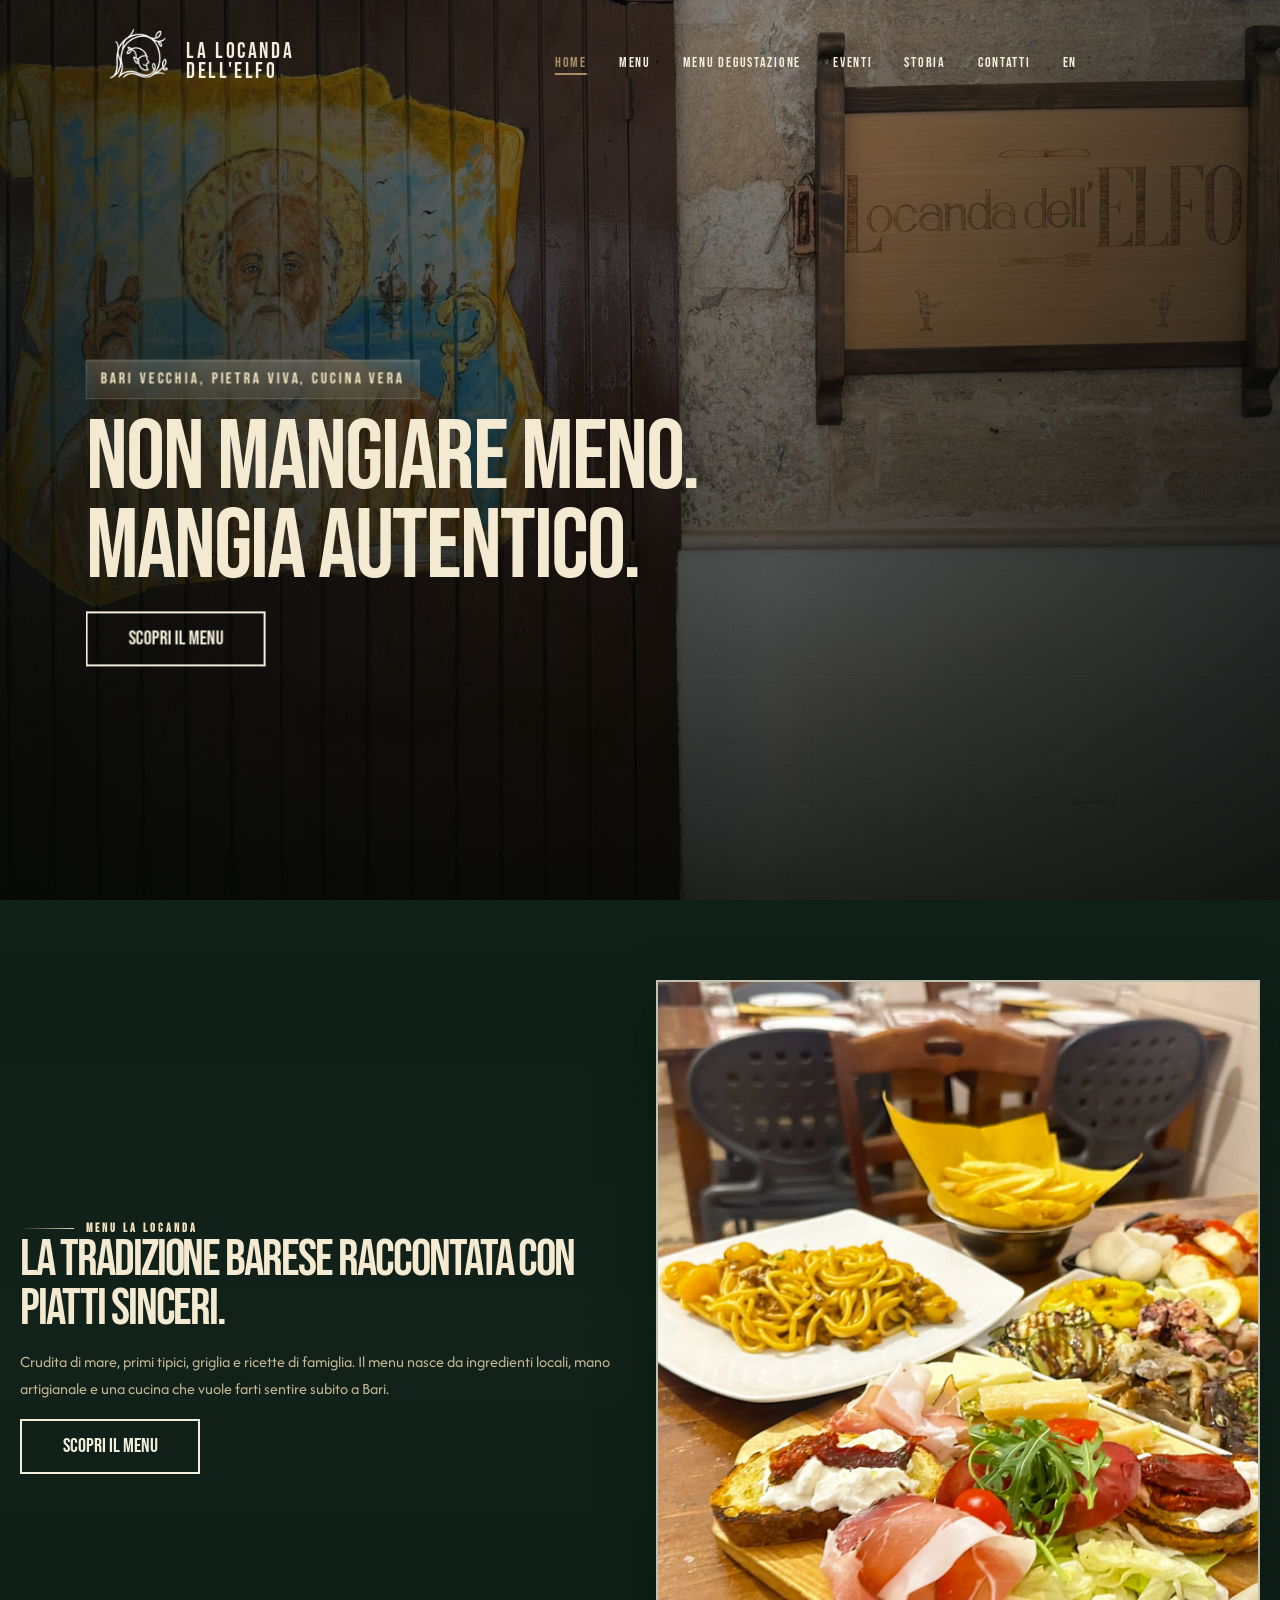
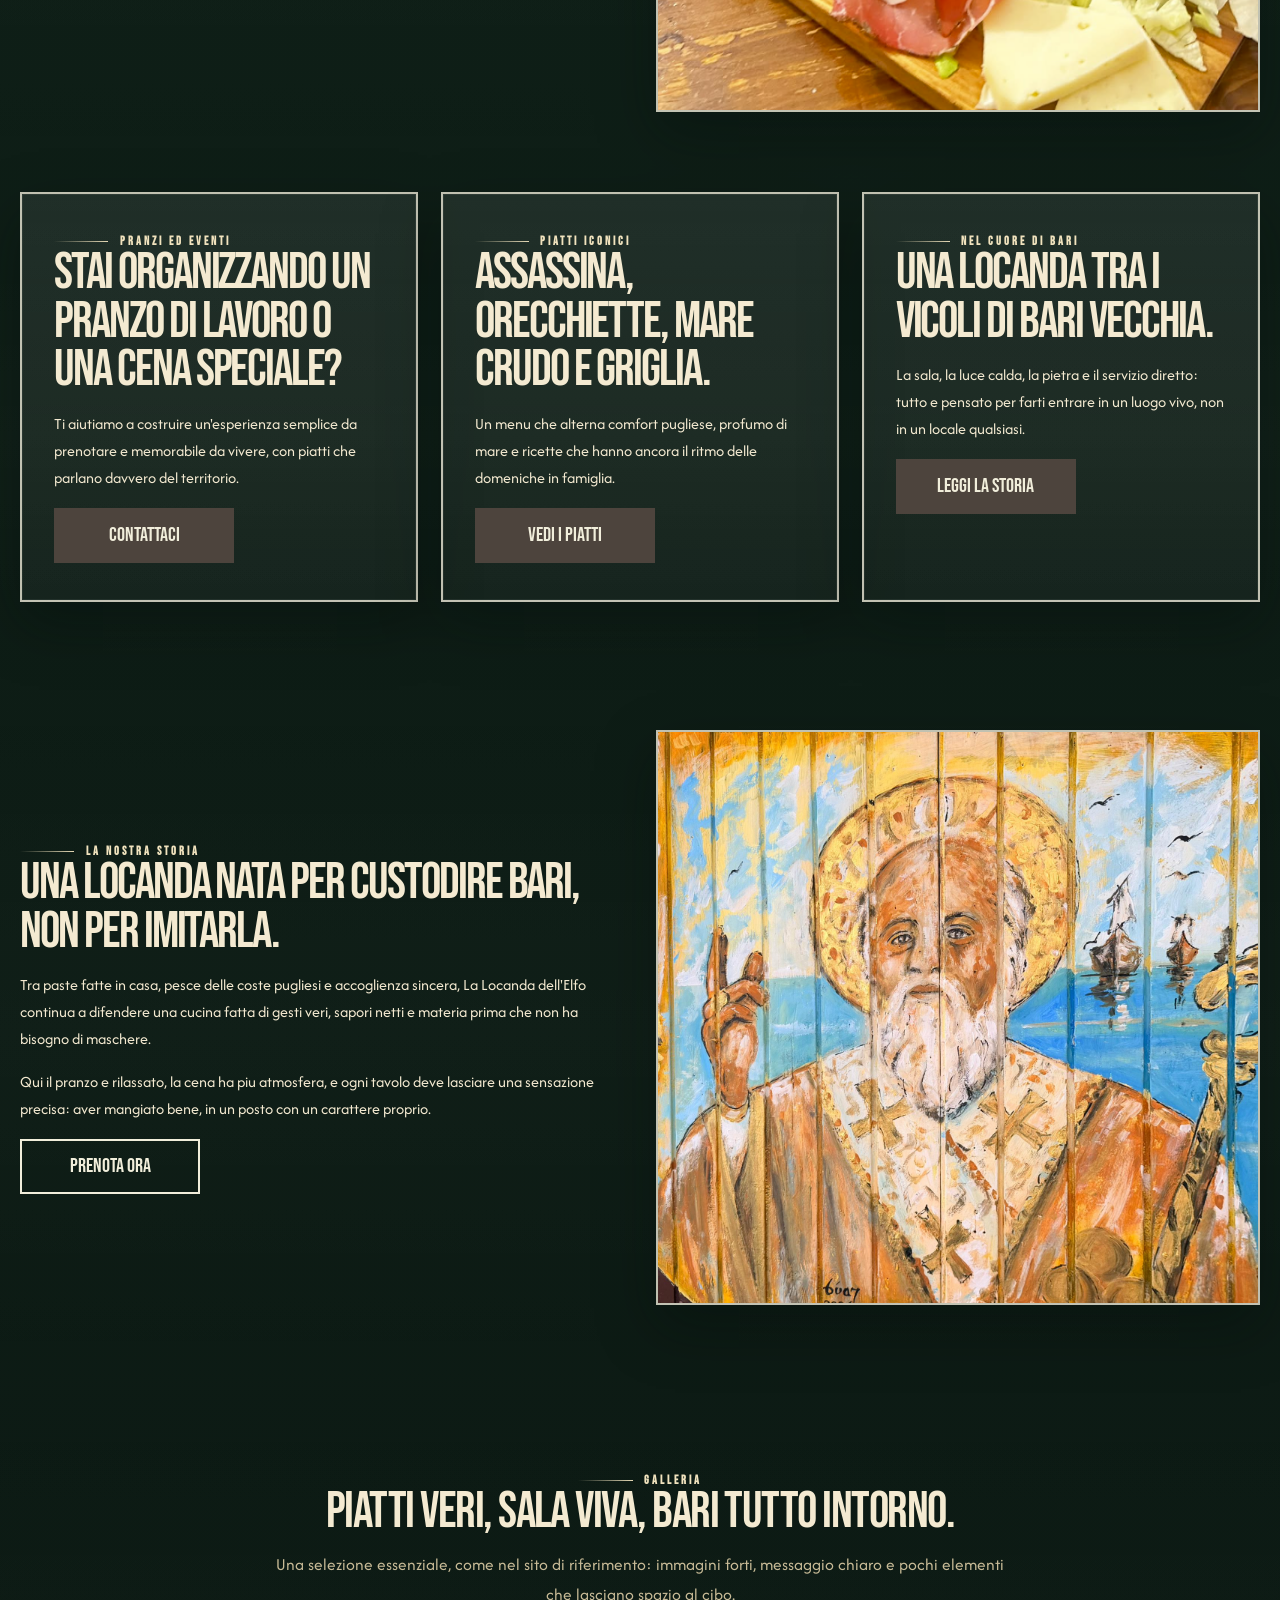
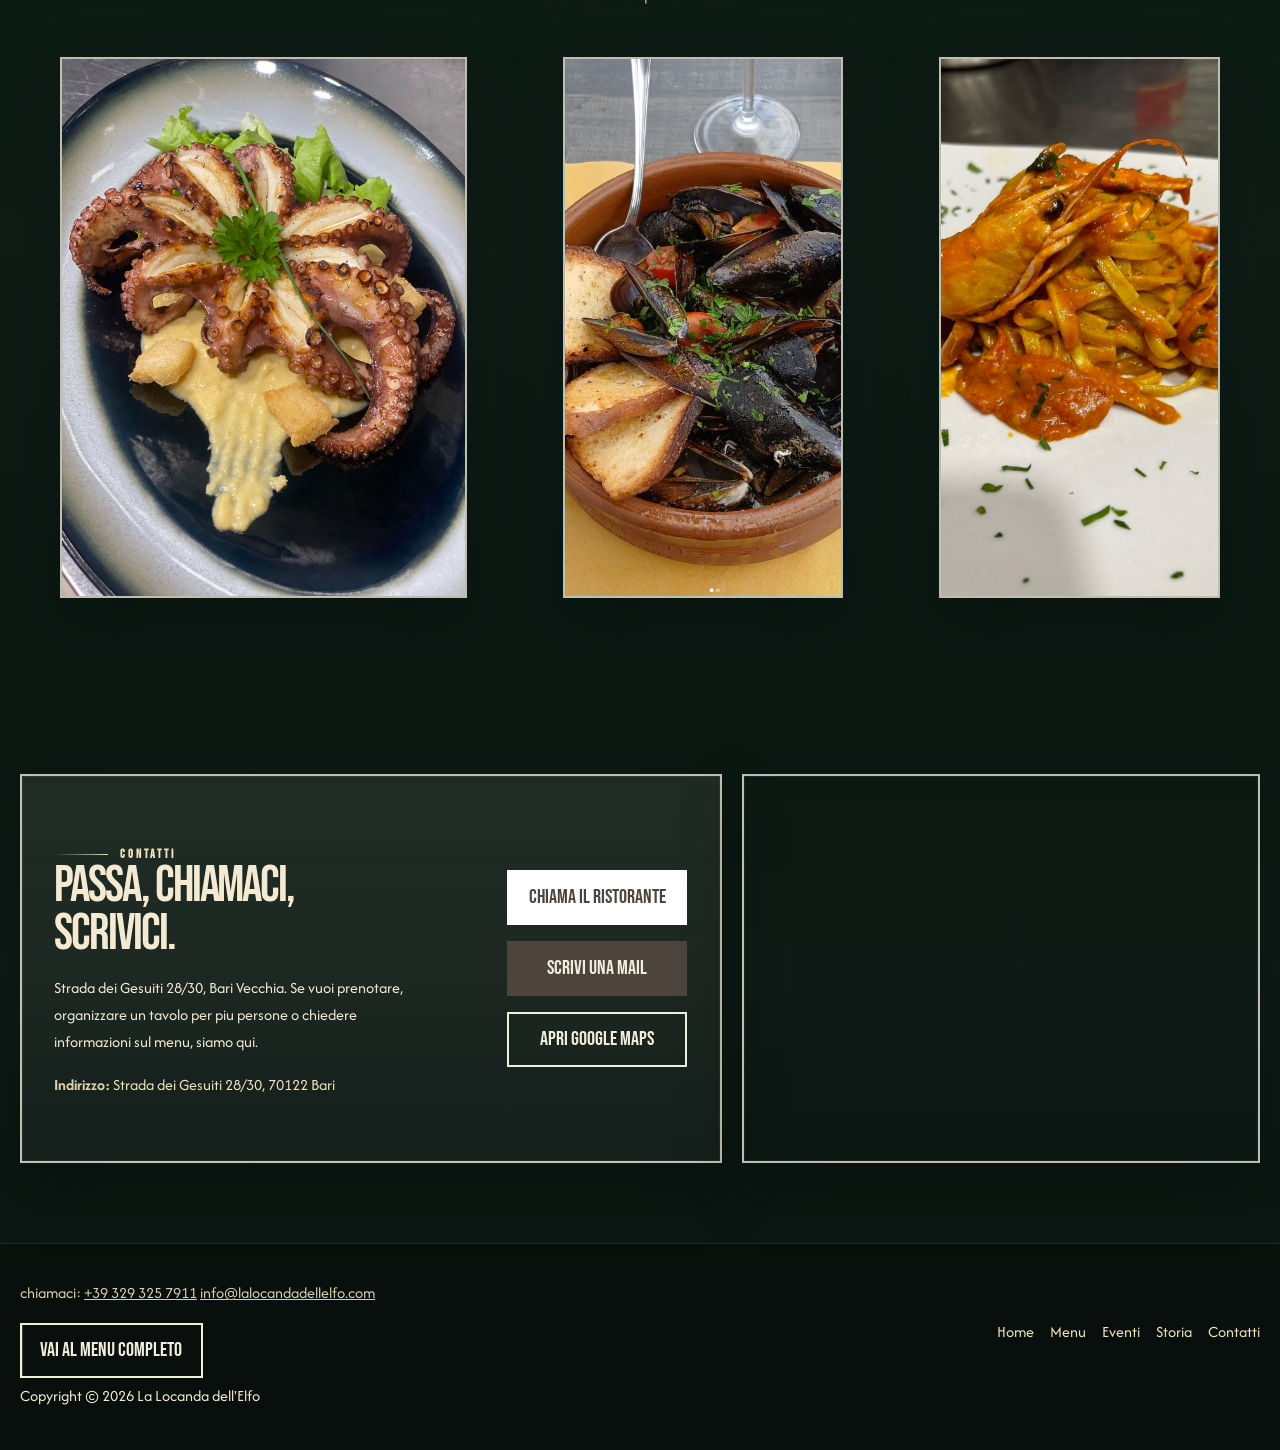
==== commit 8e550cf7: "change" ====
--- a/index.html
+++ b/index.html
@@ -15,7 +15,7 @@
   <link rel="icon" href="assets/icons/favicon.svg" type="image/svg+xml">
   <link rel="preconnect" href="https://fonts.googleapis.com">
   <link rel="preconnect" href="https://fonts.gstatic.com" crossorigin>
-  <link href="https://fonts.googleapis.com/css2?family=Afacad:ital,wght@0,400..700;1,400..700&family=Fraunces:opsz,wght@9..144,300..900&display=swap" rel="stylesheet">
+  <link href="https://fonts.googleapis.com/css2?family=Afacad:ital,wght@0,400..700;1,400..700&family=Bebas+Neue&display=swap" rel="stylesheet">
   <link rel="stylesheet" href="assets/css/style.css">
   <script type="application/ld+json">
   {
@@ -37,14 +37,15 @@
   }
   </script>
 </head>
-<body>
+<body class="home-rebel">
   <a class="skip-link" href="#contenuto">Salta al contenuto</a>
 
   <header class="site-header" role="banner">
     <div class="container header-inner">
-      <a class="brand" href="#home" aria-label="La Locanda dell'Elfo home">
-        <img class="brand-logo" src="assets/img/logo.jpg" alt="Logo La Locanda dell'Elfo" width="48" height="48">
-        <span class="brand-name">La Locanda dell'Elfo</span>
+      <a class="mobile-brand" href="#home">La Locanda dell'Elfo</a>
+      <a class="brand desktop-brand" href="#home" aria-label="La Locanda dell'Elfo">
+        <img class="brand-logo" src="assets/img/logo3.png" alt="La Locanda dell'Elfo">
+        <span class="brand-name">LA LOCANDA<br>DELL'ELFO</span>
       </a>
 
       <button class="nav-toggle" aria-controls="nav" aria-expanded="false" aria-label="Apri menu" data-label-open="Apri menu" data-label-close="Chiudi menu">
@@ -56,295 +57,164 @@
       <nav id="nav" class="nav" aria-label="Navigazione principale">
         <ul>
           <li><a class="is-active" href="#home">Home</a></li>
-          <li><a href="#filosofia">Filosofia</a></li>
-          <li><a href="#piatti">Piatti</a></li>
-          <li><a href="#galleria">Galleria</a></li>
+          <li><a href="#menu-highlights">Menu</a></li>
+          <li><a href="menu.html">Menu degustazione</a></li>
+          <li><a href="#eventi">Eventi</a></li>
+          <li><a href="#storia">Storia</a></li>
+          <li><a href="#contatti">Contatti</a></li>
+          <li><a href="index-en.html">EN</a></li>
+        </ul>
+      </nav>
+    </div>
+  </header>
+
+  <main id="contenuto">
+    <section id="home" class="rebel-hero">
+      <div class="rebel-hero-slider" id="heroSlider" aria-live="polite">
+        <article class="rebel-hero-slide is-active" style="background-image:url('assets/img/locanda.jpeg');">
+          <div class="rebel-hero-overlay"></div>
+          <div class="container rebel-hero-content">
+            <span class="hero-note">Bari Vecchia, pietra viva, cucina vera</span>
+            <div class="rebel-title-slider" id="heroTextSlider" aria-live="polite">
+              <div class="rebel-text-slide is-active">
+                <h1>Non mangiare meno.<br> Mangia autentico.</h1>
+                <a class="btn btn-secondary" href="menu.html">Scopri il menu</a>
+              </div>
+              <div class="rebel-text-slide">
+                <h2>La tradizione barese<br> servita come si deve.</h2>
+                <a class="btn btn-secondary" href="menu.html">Scopri il menu</a>
+              </div>
+              <div class="rebel-text-slide">
+                <h2>Il mare, la pietra,<br> il piatto giusto.</h2>
+                <a class="btn btn-secondary" href="menu.html">Scopri il menu</a>
+              </div>
+            </div>
+          </div>
+        </article>
+      </div>
+    </section>
+
+    <section id="menu-highlights" class="section rebel-intro">
+      <div class="container rebel-grid-two">
+        <div class="rebel-copy reveal">
+          <span class="eyebrow">Menu La Locanda</span>
+          <h2>La tradizione barese raccontata con piatti sinceri.</h2>
+          <p class="lead">Crudita di mare, primi tipici, griglia e ricette di famiglia. Il menu nasce da ingredienti locali, mano artigianale e una cucina che vuole farti sentire subito a Bari.</p>
+          <a class="btn btn-secondary" href="menu.html">Scopri il menu</a>
+        </div>
+        <div class="rebel-visual reveal-img">
+          <img src="assets/img/antipasti.png" alt="Antipasti della Locanda dell'Elfo">
+        </div>
+      </div>
+    </section>
+
+    <section id="eventi" class="section rebel-services">
+      <div class="container rebel-service-grid">
+        <article class="rebel-service-card reveal">
+          <span class="eyebrow">Pranzi ed eventi</span>
+          <h3>Stai organizzando un pranzo di lavoro o una cena speciale?</h3>
+          <p>Ti aiutiamo a costruire un'esperienza semplice da prenotare e memorabile da vivere, con piatti che parlano davvero del territorio.</p>
+          <a class="btn btn-outline-green" href="#contatti">Contattaci</a>
+        </article>
+        <article class="rebel-service-card reveal delay-1">
+          <span class="eyebrow">Piatti iconici</span>
+          <h3>Assassina, orecchiette, mare crudo e griglia.</h3>
+          <p>Un menu che alterna comfort pugliese, profumo di mare e ricette che hanno ancora il ritmo delle domeniche in famiglia.</p>
+          <a class="btn btn-outline-green" href="menu.html">Vedi i piatti</a>
+        </article>
+        <article class="rebel-service-card reveal delay-2">
+          <span class="eyebrow">Nel cuore di Bari</span>
+          <h3>Una locanda tra i vicoli di Bari Vecchia.</h3>
+          <p>La sala, la luce calda, la pietra e il servizio diretto: tutto e pensato per farti entrare in un luogo vivo, non in un locale qualsiasi.</p>
+          <a class="btn btn-outline-green" href="#storia">Leggi la storia</a>
+        </article>
+      </div>
+    </section>
+
+    <section id="storia" class="section rebel-story">
+      <div class="container rebel-grid-two">
+        <div class="rebel-copy reveal">
+          <span class="eyebrow">La nostra storia</span>
+          <h2>Una locanda nata per custodire Bari, non per imitarla.</h2>
+          <p>Tra paste fatte in casa, pesce delle coste pugliesi e accoglienza sincera, La Locanda dell'Elfo continua a difendere una cucina fatta di gesti veri, sapori netti e materia prima che non ha bisogno di maschere.</p>
+          <p>Qui il pranzo e rilassato, la cena ha piu atmosfera, e ogni tavolo deve lasciare una sensazione precisa: aver mangiato bene, in un posto con un carattere proprio.</p>
+          <a class="btn btn-secondary" href="#contatti">Prenota ora</a>
+        </div>
+        <div class="rebel-visual reveal-img">
+          <img src="assets/img/sannicola.jpeg" alt="Atmosfera di Bari Vecchia vicino alla Locanda dell'Elfo">
+        </div>
+      </div>
+    </section>
+
+    <section class="section rebel-gallery">
+      <div class="container">
+        <div class="section-head center reveal">
+          <span class="eyebrow">Galleria</span>
+          <h2>Piatti veri, sala viva, Bari tutto intorno.</h2>
+          <p class="lead">Una selezione essenziale, come nel sito di riferimento: immagini forti, messaggio chiaro e pochi elementi che lasciano spazio al cibo.</p>
+        </div>
+        <div class="rebel-gallery-grid">
+          <figure class="rebel-gallery-card large reveal-img">
+            <img src="assets/img/polpo.jpeg" alt="Polpo alla griglia">
+          </figure>
+          <figure class="rebel-gallery-card reveal-img delay-1">
+            <img src="assets/img/cozze.png" alt="Saute di cozze">
+          </figure>
+          <figure class="rebel-gallery-card reveal-img delay-2">
+            <img src="assets/img/scampi.png" alt="Piatto agli scampi">
+          </figure>
+        </div>
+      </div>
+    </section>
+
+    <section id="contatti" class="section rebel-contact">
+      <div class="container rebel-contact-shell">
+        <div class="rebel-contact-panel reveal">
+          <div>
+            <span class="eyebrow">Contatti</span>
+            <h2>Passa, chiamaci, scrivici.</h2>
+            <p>Strada dei Gesuiti 28/30, Bari Vecchia. Se vuoi prenotare, organizzare un tavolo per piu persone o chiedere informazioni sul menu, siamo qui.</p>
+            <div class="rebel-contact-meta">
+              <p><strong>Indirizzo:</strong> <a href="https://www.google.com/maps/search/?api=1&query=Strada%20dei%20Gesuiti%2028%2F30%2C%20Bari" target="_blank" rel="noopener">Strada dei Gesuiti 28/30, 70122 Bari</a></p>
+            </div>
+          </div>
+          <div class="rebel-contact-actions">
+            <a class="btn btn-primary" href="tel:+393293257911">Chiama il ristorante</a>
+            <a class="btn btn-outline-green" href="mailto:info@lalocandadellelfo.com">Scrivi una mail</a>
+            <a class="btn btn-secondary" href="https://www.google.com/maps/search/?api=1&query=Strada%20dei%20Gesuiti%2028%2F30%2C%20Bari" target="_blank" rel="noopener">Apri Google Maps</a>
+          </div>
+        </div>
+        <div class="rebel-map-card reveal-img">
+          <iframe
+            title="Mappa La Locanda dell'Elfo"
+            loading="lazy"
+            referrerpolicy="no-referrer-when-downgrade"
+            src="https://www.google.com/maps?q=Strada%20dei%20Gesuiti%2028%2F30%2C%20Bari&output=embed"
+            allowfullscreen>
+          </iframe>
+        </div>
+      </div>
+    </section>
+  </main>
+
+  <footer class="site-footer rebel-footer">
+    <div class="container rebel-footer-top">
+      <div>
+        <p class="rebel-footer-line">chiamaci: <a href="tel:+393293257911">+39 329 325 7911</a> <a href="mailto:info@lalocandadellelfo.com">info@lalocandadellelfo.com</a></p>
+        <a class="btn btn-secondary" href="menu.html">Vai al menu completo</a>
+      </div>
+      <nav aria-label="Footer">
+        <ul class="rebel-footer-nav">
+          <li><a href="#home">Home</a></li>
+          <li><a href="#menu-highlights">Menu</a></li>
+          <li><a href="#eventi">Eventi</a></li>
+          <li><a href="#storia">Storia</a></li>
           <li><a href="#contatti">Contatti</a></li>
         </ul>
       </nav>
-
-      <a class="lang-switch menu-link" href="menu.html">Menu</a>
-      <a class="lang-switch" href="index-en.html" aria-label="Switch to English">EN</a>
     </div>
-  </header>
-
-  <main id="contenuto">
-    <section id="home" class="hero">
-      <div class="container hero-shell">
-        <div class="hero-copy reveal">
-          <span class="hero-note">Bari Vecchia, luce calda, cucina vera</span>
-          <span class="eyebrow">Tradizione pugliese</span>
-          <h1>Una locanda barese con eleganza mediterranea.</h1>
-          <p class="lead">Nel cuore del borgo antico, la tavola si veste di verde profondo, riflessi dorati e una narrazione piu immersiva. Rimane l'anima artigianale della trattoria, ma con una presenza visiva piu sofisticata, calda e contemporanea.</p>
-          <div class="hero-cta">
-            <a class="btn btn-primary" href="menu.html">Scopri il menu</a>
-            <a class="btn btn-outline-green" href="#contatti">Prenota un tavolo</a>
-          </div>
-          <div class="hero-stats">
-            <div class="stat">
-              <span class="stat-value"><a href="#recensioni">4.4/5</a></span>
-              <span class="stat-label">Recensioni Google</span>
-            </div>
-            <div class="stat">
-              <span class="stat-value">Bari</span>
-              <span class="stat-label">Tra pietra viva e vicoli storici</span>
-            </div>
-            <div class="stat">
-              <span class="stat-value">Puglia</span>
-              <span class="stat-label">Mare, pasta fresca, ospitalita sincera</span>
-            </div>
-          </div>
-        </div>
-
-        <div class="hero-card reveal-img delay-1 parallax-soft">
-          <img src="assets/img/assassina.jpeg" alt="Piatto iconico della Locanda dell'Elfo">
-          <div class="hero-card-badge">
-            <strong>La sala, i profumi, il ritmo giusto.</strong>
-            <span>Un'estetica piu curata, ma sempre con l'anima di una vera locanda barese.</span>
-          </div>
-        </div>
-      </div>
-    </section>
-
-    <section class="section">
-      <div class="container showcase-grid">
-        <div class="surface-panel reveal">
-          <span class="hero-note">Roberta</span>
-          <span class="eyebrow">Piatti firma</span>
-          <div class="food-slider" id="foodSlider">
-            <div class="slide active" style="background-image:url('assets/img/assassina.jpeg');">
-              <div class="slide-overlay">
-                <h3>Spaghetti all'assassina</h3>
-                <a class="btn btn-secondary" href="menu.html">Vai al menu completo</a>
-              </div>
-            </div>
-            <div class="slide" style="background-image:url('assets/img/scoglio2.jpeg');">
-              <div class="slide-overlay">
-                <h3>Spaghetti allo scoglio</h3>
-                <a class="btn btn-secondary" href="menu.html">Vai al menu completo</a>
-              </div>
-            </div>
-            <div class="slide active" style="background-image:url('assets/img/polpo.jpeg');">
-              <div class="slide-overlay">
-                <h3>Polpo alla griglia</h3>
-                <a class="btn btn-secondary" href="menu.html">Vai al menu completo</a>
-              </div>
-            </div>
-            <div class="slide" style="background-image:url('assets/img/cozze.png');">
-              <div class="slide-overlay">
-                <h3>Saute di cozze</h3>
-                <a class="btn btn-secondary" href="menu.html">Vai al menu completo</a>
-              </div>
-            </div>
-            <div class="slide" style="background-image:url('assets/img/bavincenzo.jpeg');">
-              <div class="slide-overlay">
-                <h3>Mba Vnginz</h3>
-                <a class="btn btn-secondary" href="menu.html">Vai al menu completo</a>
-              </div>
-            </div>
-          </div>
-        </div>
-
-        <div class="showcase-notes">
-          <article class="surface-panel note-card reveal delay-1">
-            <h3>La nostra cucina</h3>
-            <p>Scegliamo solo materie prime locali e pesce proveniente dalle coste pugliesi, per offrire un'esperienza autentica e ricca di gusto.</p>
-          </article>
-          <article class="surface-panel note-card reveal delay-2">
-            <h3>Il sapore della nostra terra</h3>
-            <p>La cucina barese e fatta di gesti antichi: la pasta tirata a mano, il profumo del mare la mattina presto, le domeniche in famiglia.
-              Alla Locanda dell'Elfo abbiamo voluto custodire tutto questo, portando nel piatto la vera essenza della Puglia.
-              Perche mangiare da noi significa vivere Bari davvero, non solo visitarla.</p>
-          </article>
-          <article class="surface-panel note-card reveal delay-3">
-            <h3>Bari Vecchia: il nostro cuore</h3>
-            <p>La Locanda dell'Elfo si trova tra i vicoli suggestivi di Bari Vecchia, a due passi dal mare e dalla storia millenaria della citta.</p>
-          </article>
-        </div>
-      </div>
-    </section>
-
-    <section id="filosofia" class="section">
-      <div class="container story-grid">
-        <div class="story-visual reveal-img parallax-soft">
-          <img class="story-main-image" src="assets/img/orecchiettebrasciola.jpeg" alt="Piatto della Locanda dell'Elfo">
-          <div class="story-floating-card">
-            <span class="eyebrow">Cucina di territorio</span>
-            <p>Tradizione barese, mano gentile, impiattamento pulito e una luce da cena mediterranea.</p>
-          </div>
-        </div>
-
-        <div class="story-copy reveal delay-1">
-          <span class="hero-note">Tradizione</span>
-          <span class="eyebrow">Filosofia</span>
-          <h2>Una locanda che parla barese anche quando resta elegante.</h2>
-          <p>Un viaggio tra tradizione e mare.</p>
-          <p>Il nostro menu varia durante l'anno per rispettare la stagionalita e la freschezza degli ingredienti, ma la promessa rimane sempre la stessa: piatti genuini, sapori intensi e porzioni che profumano di casa.</p>
-          <p>Dalle paste fatte in casa ai crudi di mare, fino ai secondi di pesce alla griglia, ogni proposta nasce per esaltare la ricchezza della cucina pugliese.</p>
-          <p>Scegliamo solo materie prime locali e pesce proveniente dalle coste pugliesi, per offrire un'esperienza autentica e ricca di gusto.</p>
-          <p>La nostra filosofia?</p><p> Rispetto della tradizione, qualita senza compromessi e ospitalita sincera.</p>
-          <a class="btn btn-primary" href="menu.html">Guarda i piatti</a>
-        </div>
-      </div>
-    </section>
-
-    <section id="piatti" class="section">
-      <div class="container">
-        <header class="section-head center reveal">
-          <span class="hero-note">La Cucina</span>
-          <span class="eyebrow">Da non perdere</span>
-          <h2>Un viaggio nei sapori della tradizione barese.</h2>
-          <p class="lead">Lasciati guidare dalle immagini: ogni piatto e un incontro tra mare, storia e passione. Un viaggio nei sapori piu autentici di Bari Vecchia.</p>
-        </header>
-
-        <div class="signature-grid">
-          <article class="dish-card reveal">
-            <img src="assets/img/assassina.jpeg" alt="Spaghetti all'assassina">
-            <div class="dish-card-content">
-              <h3>Assassina</h3>
-              <p>Croccante, scura, vibrante. Un classico barese raccontato con un taglio visivo piu contemporaneo.</p>
-            </div>
-          </article>
-          <article class="dish-card reveal delay-1">
-            <img src="assets/img/scampi.png" alt="Spaghetti agli scampi">
-            <div class="dish-card-content">
-              <h3>Scampi</h3>
-              <p>Mare, dolcezza e una materia prima che si fa notare senza bisogno di effetti.</p>
-            </div>
-          </article>
-          <article class="dish-card reveal delay-2">
-            <img src="assets/img/cozze.png" alt="Saute di cozze">
-            <div class="dish-card-content">
-              <h3>Cozze</h3>
-              <p>Un antipasto che porta subito in riva, con sapore pieno e gesto semplice.</p>
-            </div>
-          </article>
-        </div>
-      </div>
-    </section>
-
-    <section id="galleria" class="section">
-      <div class="container">
-        <header class="section-head center reveal">
-          <span class="hero-note">La Locanda</span>
-          <span class="eyebrow">Galleria</span>
-          <h2>Dove i sapori diventano emozioni.</h2>
-          <p class="lead">In un'atmosfera intima e suggestiva, tra luci calde e profumo di mare, La Locanda dell'Elfo offre un'esperienza culinaria capace di emozionare. Un luogo dove il tempo rallenta e i sapori raccontano la nostra storia.</p>
-        </header>
-
-        <div class="gallery-grid">
-          <article class="gallery-card large reveal-img parallax-soft">
-            <img src="assets/img/scoglio2.jpeg" alt="Piatto di mare della Locanda dell'Elfo">
-            <div class="gallery-caption">
-              <h3>Mare in primo piano</h3>
-              <p>Materie prime e colore, senza sovraccaricare la scena.</p>
-            </div>
-          </article>
-          <article class="gallery-card reveal-img delay-1">
-            <img src="assets/img/antipasti.png" alt="Antipasti tradizionali">
-            <div class="gallery-caption">
-              <h3>Antipasti</h3>
-              <p>Ingresso conviviale, sapori immediati.</p>
-            </div>
-          </article>
-          <article class="gallery-card tall reveal-img delay-2 parallax-soft">
-            <img src="assets/img/sannicola.jpeg" alt="Dettaglio del locale">
-            <div class="gallery-caption">
-              <h3>Atmosfera</h3>
-              <p>Un tono piu narrativo anche nelle immagini.</p>
-            </div>
-          </article>
-          <article class="gallery-card reveal-img">
-            <img src="assets/img/pastaefagioli.png" alt="Pasta e fagioli">
-            <div class="gallery-caption">
-              <h3>Pasta e fagioli</h3>
-              <p>Casa, profondita, comfort.</p>
-            </div>
-          </article>
-        </div>
-      </div>
-    </section>
-
-    <section id="recensioni" class="section ct-section" aria-labelledby="ctTitle">
-      <div class="container">
-        <div class="surface-panel">
-          <header class="section-head center reveal">
-            <span class="hero-note">Quello che dicono di noi</span>
-            <span class="eyebrow">Recensioni</span>
-            <h2 id="ctTitle">Le parole degli ospiti confermano il calore della sala e della cucina.</h2>
-            <p class="lead">Chi ci sceglie parla di atmosfera calda, piatti che ricordano la tradizione barese e momenti da condividere.
-              Sono voci che custodiamo con gratitudine e che ci spingono, ogni giorno, a fare ancora meglio.</p>
-            <div class="revx-badge" role="note">
-              <svg width="18" height="18" viewBox="0 0 48 48" aria-hidden="true">
-                <path fill="#FFC107" d="M43.6 20.5h-1.9V20H24v8h11.3c-1.7 4.6-6 8-11.3 8-6.6 0-12-5.4-12-12s5.4-12 12-12c3 0 5.7 1.1 7.8 2.9l5.7-5.7C33.6 7 29.1 5 24 5 13 5 4 14 4 25s9 20 20 20 19-9 19-20c0-1.5-.2-3-.4-4.5z"></path>
-                <path fill="#FF3D00" d="M6.3 14.7l6.6 4.8C14.5 16 18.9 13 24 13c3 0 5.7 1.1 7.8 2.9l5.7-5.7C33.6 7 29.1 5 24 5c-7.7 0-14.3 4.3-17.7 10.7z"></path>
-                <path fill="#4CAF50" d="M24 45c5 0 9.6-2 12.9-5.2l-6-5c-1.9 1.5-4.3 2.2-6.9 2.2-5.2 0-9.5-3.3-11.2-8l-6.6 5C9.5 40.6 16.2 45 24 45z"></path>
-                <path fill="#1976D2" d="M43.6 20.5H24v8h11.3c-.8 2.2-2.3 4.1-4.3 5.5l6 5C40.1 35.8 44 30.8 44 24c0-1.5-.2-3-.4-4.5z"></path>
-              </svg>
-              <strong class="revx-score">4.4</strong>
-              <span class="revx-meta">/ 5 su Google</span>
-              <a class="revx-link" href="https://www.google.com/maps/search/?api=1&query=La%20Locanda%20dell%27Elfo%20Bari" target="_blank" rel="noopener">Apri scheda</a>
-            </div>
-          </header>
-
-          <div class="ct-wrap reveal delay-1">
-            <div class="ct-images" id="ctImages"></div>
-            <div class="ct-content">
-              <span class="quote-mark" aria-hidden="true">"</span>
-              <div class="ct-quote-wrap" id="ctQuoteWrap">
-                <h3 class="ct-name" id="ctName"></h3>
-                <p class="ct-desig" id="ctDesig"></p>
-                <p class="ct-quote" id="ctQuote"></p>
-              </div>
-              <div class="ct-arrows">
-                <button class="ct-btn" id="ctPrev" aria-label="Recensione precedente">
-                  <svg width="20" height="20" viewBox="0 0 24 24" fill="currentColor"><path d="M15.41 7.41L14 6l-6 6 6 6 1.41-1.41L10.83 12z"></path></svg>
-                </button>
-                <button class="ct-btn" id="ctNext" aria-label="Recensione successiva">
-                  <svg width="20" height="20" viewBox="0 0 24 24" fill="currentColor"><path d="M10 6L8.59 7.41 13.17 12l-4.58 4.59L10 18l6-6z"></path></svg>
-                </button>
-              </div>
-            </div>
-          </div>
-        </div>
-      </div>
-    </section>
-
-    <section id="contatti" class="section">
-      <div class="container contact-grid">
-        <div class="contact-card reveal">
-          <span class="hero-note">Prenota</span>
-          <span class="eyebrow">Contatti</span>
-          <h2>Vieni a trovarci tra le pietre e il mare di Bari Vecchia.</h2>
-          <p>Tra i vicoli di Bari Vecchia c'e un luogo dove il mare profuma l'aria
-            e la tradizione diventa emozione.
-            Alla Locanda dell'Elfo il tempo rallenta
-            e ogni piatto racconta una storia.
-            Ti aspettiamo dove la Puglia diventa magia.</p>
-          <ul class="contact-list">
-            <li><strong>Telefono:</strong> <a href="tel:+393293257911">+39 329 325 7911</a></li>
-            <li><strong>Indirizzo:</strong> Strada dei Gesuiti, 28/30 - 70122 Bari</li>
-            <li><strong>Orari:</strong> Mar-Dom 12:00-15:00 / 19:00-22:00</li>
-          </ul>
-          <div class="cta-row">
-            <a class="btn btn-primary btn-call" href="tel:+393293257911" target="_blank" rel="noopener">Chiamaci</a>
-            <a class="btn btn-secondary" href="mailto:prenotazioni@lalocandadellelfo.it">Chiedi info</a>
-          </div>
-        </div>
-
-        <div class="map-card reveal-img delay-1">
-          <iframe title="Mappa La Locanda dell'Elfo" loading="lazy" referrerpolicy="no-referrer-when-downgrade" src="https://www.google.com/maps?q=Strada%20dei%20Gesuiti%2028%20Bari&output=embed" allowfullscreen></iframe>
-        </div>
-      </div>
-    </section>
-  </main>
-
-  <footer class="site-footer" role="contentinfo">
-    <div class="container footer-inner">
-      <p>&copy; <span id="year"></span> La Locanda dell'Elfo - Strada dei Gesuiti 28/30 - Bari</p>
-      <ul class="social">
-        <li><a href="https://instagram.com/lalocandadellelfo" target="_blank" rel="noopener">Instagram</a></li>
-      </ul>
+    <div class="container rebel-footer-bottom">
+      <p>Copyright © <span id="year"></span> La Locanda dell'Elfo</p>
     </div>
   </footer>
 
--- a/assets/css/style.css
+++ b/assets/css/style.css
@@ -16,13 +16,21 @@
   --shadow-lg: 0 34px 80px rgba(2, 11, 8, 0.5);
   --shadow-md: 0 22px 54px rgba(2, 11, 8, 0.34);
   --shadow-sm: 0 14px 28px rgba(2, 11, 8, 0.24);
-  --radius-xl: 30px;
-  --radius-lg: 22px;
-  --radius-md: 16px;
-  --radius-sm: 12px;
+  --radius-xl: 0px;
+  --radius-lg: 0px;
+  --radius-md: 0px;
+  --radius-sm: 0px;
   --header-height: 92px;
+  --header-height-home: 124px;
   --header-height-shrink: 76px;
   --container: 1240px;
+  --glass-bg: linear-gradient(180deg, rgba(255, 255, 255, 0.14), rgba(255, 255, 255, 0.04));
+  --glass-strong: linear-gradient(180deg, rgba(255, 255, 255, 0.2), rgba(255, 255, 255, 0.07));
+  --glass-stroke: rgba(255, 245, 220, 0.18);
+  --glass-highlight: rgba(255, 255, 255, 0.28);
+  --glass-shadow: 0 22px 52px rgba(2, 11, 8, 0.24);
+  --glass-shadow-hover: 0 28px 64px rgba(2, 11, 8, 0.32);
+  --glass-blur: blur(22px) saturate(150%);
 }
 
 * {
@@ -50,6 +58,10 @@
     radial-gradient(circle at 50% 120%, rgba(216, 182, 132, 0.08), transparent 0 22rem),
     linear-gradient(180deg, #143126 0%, #10281f 35%, #0d1f18 100%);
   padding-top: var(--header-height);
+}
+
+body.home-rebel:not(.menu-page) {
+  padding-top: 0;
 }
 
 body::before,
@@ -116,8 +128,13 @@
 .menu-title,
 .stat-value,
 .quote-mark,
-.price {
-  font-family: "Fraunces", serif;
+.price,
+.eyebrow,
+.hero-note,
+.btn,
+.nav a {
+  font-family: "Bebas Neue", sans-serif;
+  font-weight: 400;
 }
 
 h1,
@@ -194,27 +211,49 @@
   position: fixed;
   inset: 0 0 auto;
   z-index: 999;
-  background: rgba(9, 22, 17, 0.56);
-  backdrop-filter: blur(20px) saturate(120%);
-  border-bottom: 1px solid transparent;
-  transition: background 0.3s ease, border-color 0.3s ease, box-shadow 0.3s ease;
+  background: linear-gradient(180deg, rgba(8, 12, 10, 0.82), rgba(8, 12, 10, 0.16));
+  backdrop-filter: blur(8px);
+  border-bottom: 0;
+  box-shadow: none;
+  transition: background 0.3s ease, backdrop-filter 0.3s ease, box-shadow 0.3s ease, opacity 0.3s ease;
 }
 
 .site-header.is-shrink {
-  background: rgba(7, 19, 14, 0.88);
-  border-bottom-color: var(--line);
-  box-shadow: 0 12px 24px rgba(0, 0, 0, 0.22);
+  background: rgba(7, 10, 8, 0.94);
+  backdrop-filter: blur(14px);
+  box-shadow: 0 14px 36px rgba(2, 11, 8, 0.22);
+}
+
+.home-rebel:not(.menu-page) .site-header {
+  background: transparent;
+  backdrop-filter: none;
+  box-shadow: none;
+}
+
+.home-rebel:not(.menu-page) .site-header.is-shrink {
+  background: rgba(7, 10, 8, 0.95);
+  backdrop-filter: blur(14px);
+  box-shadow: 0 14px 36px rgba(2, 11, 8, 0.24);
 }
 
 .header-inner {
   display: flex;
   align-items: center;
-  gap: 1rem;
+  justify-content: center;
+  gap: 0;
   min-height: var(--header-height);
   transition: min-height 0.25s ease;
 }
 
 .site-header.is-shrink .header-inner {
+  min-height: var(--header-height-shrink);
+}
+
+.home-rebel:not(.menu-page) .header-inner {
+  min-height: var(--header-height-home);
+}
+
+.home-rebel:not(.menu-page) .site-header.is-shrink .header-inner {
   min-height: var(--header-height-shrink);
 }
 
@@ -238,24 +277,35 @@
 .brand-name {
   font-size: 1.12rem;
   color: var(--accent-soft);
-  letter-spacing: 0.03em;
+  letter-spacing: 0.08em;
+}
+
+.mobile-brand {
+  display: none;
+  text-decoration: none;
+}
+
+.desktop-brand {
+  display: none;
 }
 
 .nav {
-  margin-left: auto;
+  margin-left: 0;
 }
 
 .nav ul {
   display: flex;
   align-items: center;
-  gap: 0.4rem;
+  justify-content: center;
+  gap: 2rem;
   list-style: none;
-  padding: 0.45rem;
+  padding: 0;
   margin: 0;
-  border-radius: 999px;
-  background: rgba(245, 232, 199, 0.06);
-  border: 1px solid rgba(245, 232, 199, 0.1);
-  box-shadow: inset 0 1px 0 rgba(255, 255, 255, 0.03);
+  border-radius: 0;
+  background: transparent;
+  border: 0;
+  box-shadow: none;
+  backdrop-filter: none;
 }
 
 .nav a,
@@ -263,17 +313,23 @@
   display: inline-flex;
   align-items: center;
   justify-content: center;
-  min-height: 2.85rem;
-  padding: 0.65rem 1rem;
-  border-radius: 999px;
+  min-height: 2rem;
+  padding: 0.2rem 0;
+  border-radius: 0;
   text-decoration: none;
-  transition: background 0.25s ease, color 0.25s ease, transform 0.25s ease, border-color 0.25s ease;
+  position: relative;
+  overflow: visible;
+  transition: color 0.25s ease, opacity 0.25s ease;
 }
 
 .nav a {
-  color: var(--accent-soft);
-  font-weight: 700;
-  background: rgba(245, 232, 199, 0.05);
+  color: #f3eddc;
+  font-weight: 400;
+  font-size: 0.9rem;
+  letter-spacing: 0.12em;
+  text-transform: uppercase;
+  background: transparent;
+  border: 0;
 }
 
 .nav a:hover,
@@ -281,22 +337,41 @@
 .nav a.is-active,
 .lang-switch:hover,
 .lang-switch:focus-visible {
-  background: rgba(245, 232, 199, 0.14);
-  color: var(--accent-soft);
-  transform: translateY(-1px);
+  background: transparent;
+  color: #ffffff;
+  transform: none;
+  box-shadow: none;
 }
 
 .nav a.is-active {
-  background: rgba(245, 232, 199, 0.18);
-  box-shadow: inset 0 1px 0 rgba(255, 255, 255, 0.04);
+  text-decoration: underline;
+  text-decoration-thickness: 2px;
+  text-underline-offset: 0.35rem;
+}
+
+.home-rebel:not(.menu-page) .nav a:hover,
+.home-rebel:not(.menu-page) .nav a:focus-visible,
+.home-rebel:not(.menu-page) .nav a.is-active {
+  color: #a98e68;
+  text-decoration-color: #a98e68;
+}
+
+.lang-switch.is-disabled {
+  opacity: 0.56;
+  pointer-events: none;
+  cursor: default;
 }
 
 .lang-switch {
   margin-left: 0.35rem;
   min-width: 4.25rem;
-  border: 1px solid var(--line);
-  background: rgba(245, 232, 199, 0.06);
+  border: 1px solid rgba(255, 245, 220, 0.12);
+  background:
+    linear-gradient(180deg, rgba(255, 255, 255, 0.14), rgba(255, 255, 255, 0.04)),
+    rgba(245, 232, 199, 0.05);
   color: var(--accent-soft);
+  box-shadow: inset 0 1px 0 rgba(255, 255, 255, 0.12);
+  backdrop-filter: blur(16px) saturate(130%);
 }
 
 .menu-link {
@@ -306,34 +381,72 @@
 @media (min-width: 861px) {
   .header-inner {
     display: grid;
-    grid-template-columns: max-content 1fr max-content max-content;
+    grid-template-columns: minmax(17rem, 20rem) 1fr;
     align-items: center;
+    justify-content: stretch;
+    gap: 2rem;
+  }
+
+  .desktop-brand {
+    display: inline-flex;
+    align-items: center;
+    justify-content: center;
+    align-self: center;
+    min-height: var(--header-height);
+    gap: 0.2rem;
+    line-height: 0;
+    transition: min-height 0.25s ease;
+  }
+
+  .site-header.is-shrink .desktop-brand {
+    min-height: var(--header-height-shrink);
+  }
+
+  .home-rebel:not(.menu-page) .desktop-brand {
+    min-height: var(--header-height-home);
+  }
+
+  .home-rebel:not(.menu-page) .site-header.is-shrink .desktop-brand {
+    min-height: var(--header-height-shrink);
+  }
+
+  .desktop-brand .brand-logo {
+    width: auto;
+    height: 6.45rem;
+    display: block;
+    margin-right: -2.35rem;
+    border-radius: 0;
+    border: 0;
+    box-shadow: none;
+    object-fit: contain;
+    transition: height 0.25s ease;
+  }
+
+  .site-header.is-shrink .desktop-brand .brand-logo {
+    height: 5.45rem;
+  }
+
+  .desktop-brand .brand-name {
+    display: block;
+    color: #f3eddc;
+    font-size: 1.36rem;
+    letter-spacing: 0.12em;
+    line-height: 0.9;
+    white-space: normal;
   }
 
   .nav {
     margin-left: 0;
-    justify-self: center;
+    display: flex;
+    justify-content: center;
+    justify-self: stretch;
   }
 
   .nav ul {
     justify-content: center;
-    gap: 0.6rem;
-    padding: 0.55rem;
-    min-width: min(100%, 44rem);
-  }
-
-  .nav a {
-    min-width: 7rem;
-  }
-
-  .lang-switch {
-    justify-self: end;
-    margin-left: 0;
-  }
-
-  .menu-link {
-    justify-self: end;
-    margin-left: 0;
+    gap: 2rem;
+    padding: 0;
+    min-width: 0;
   }
 }
 
@@ -346,9 +459,11 @@
   min-height: 3rem;
   padding: 0;
   flex: 0 0 3rem;
-  border: 1px solid var(--line);
-  border-radius: 999px;
-  background: rgba(245, 232, 199, 0.04);
+  border: 0;
+  border-radius: 0;
+  background: transparent;
+  box-shadow: none;
+  backdrop-filter: none;
   cursor: pointer;
   appearance: none;
 }
@@ -411,8 +526,9 @@
     linear-gradient(180deg, rgba(34, 72, 57, 0.92), rgba(14, 33, 25, 0.96)),
     linear-gradient(135deg, rgba(255, 255, 255, 0.05), transparent 45%);
   border: 1px solid rgba(249, 236, 202, 0.1);
-  box-shadow: var(--shadow-md);
+  box-shadow: var(--glass-shadow);
   overflow: hidden;
+  backdrop-filter: blur(18px) saturate(125%);
 }
 
 .hero-copy,
@@ -438,6 +554,27 @@
     radial-gradient(circle at top right, rgba(242, 228, 188, 0.12), transparent 0 12rem),
     linear-gradient(135deg, rgba(255, 255, 255, 0.04), transparent 30%);
   pointer-events: none;
+}
+
+.hero-copy::after,
+.surface-panel::after,
+.menu-hero-copy::after,
+.contact-card::after,
+.reservation-panel::after,
+.map-card::after,
+.footer-inner::after {
+  content: "";
+  position: absolute;
+  inset: 1px;
+  border-radius: inherit;
+  pointer-events: none;
+  background:
+    linear-gradient(135deg, rgba(255, 255, 255, 0.15), transparent 18% 82%, rgba(255, 255, 255, 0.08)),
+    radial-gradient(circle at top, rgba(255, 255, 255, 0.1), transparent 48%);
+  mask: linear-gradient(#000 0 0) content-box, linear-gradient(#000 0 0);
+  mask-composite: exclude;
+  padding: 1px;
+  opacity: 0.78;
 }
 
 .hero-copy {
@@ -484,10 +621,14 @@
   gap: 0.5rem;
   margin-bottom: 1.1rem;
   padding: 0.6rem 0.9rem;
-  border-radius: 999px;
-  background: rgba(241, 227, 190, 0.08);
-  border: 1px solid rgba(241, 227, 190, 0.12);
+  border-radius: 0;
+  background:
+    linear-gradient(180deg, rgba(255, 255, 255, 0.14), rgba(255, 255, 255, 0.05)),
+    rgba(241, 227, 190, 0.04);
+  border: 1px solid rgba(241, 227, 190, 0.14);
   color: var(--text-soft);
+  box-shadow: inset 0 1px 0 rgba(255, 255, 255, 0.14);
+  backdrop-filter: blur(16px) saturate(135%);
 }
 
 .hero-cta,
@@ -502,55 +643,102 @@
 }
 
 .btn {
-  display: inline-flex;
+  display: inline-block;
+  min-width: 180px;
+  max-width: 100%;
+  height: 55px;
+  line-height: 55px;
+  padding: 0 1.15rem;
+  border: 2px solid transparent;
+  border-radius: 0;
+  font-size: 1.25rem;
+  font-weight: 400;
+  text-decoration: none;
+  text-align: center;
+  text-transform: uppercase;
+  position: relative;
+  overflow: hidden;
+  isolation: isolate;
+  box-sizing: border-box;
+  backdrop-filter: none;
+  box-shadow: none;
+  white-space: nowrap;
+  transition: color 0.3s ease-out, border-color 0.3s ease-out, background-color 0.3s ease-out;
+}
+
+.btn::before {
+  content: attr(data-hover);
+  position: absolute;
+  inset: 0;
+  z-index: 1;
+  display: flex;
   align-items: center;
   justify-content: center;
-  gap: 0.5rem;
-  min-height: 3.1rem;
-  padding: 0.8rem 1.2rem;
-  border: 1px solid transparent;
-  border-radius: 999px;
-  font-weight: 800;
-  text-decoration: none;
-  transition: transform 0.22s ease, background 0.22s ease, border-color 0.22s ease, color 0.22s ease, box-shadow 0.22s ease;
-}
-
-.btn:hover,
-.btn:focus-visible {
-  transform: translateY(-2px);
+  padding: 0 1.15rem;
+  white-space: nowrap;
+  transform: translate3d(-100%, 0, 0);
+  transition: transform 0.3s ease-out;
+}
+
+.btn::after {
+  display: none;
+}
+
+.btn .btn-text {
+  display: block;
+  position: relative;
+  z-index: 2;
+  line-height: 51px;
+  transform: translate3d(0, 0, 0);
+  transition: transform 0.3s ease-out;
+  white-space: nowrap;
+}
+
+.btn:hover .btn-text,
+.btn:focus-visible .btn-text {
+  transform: translate3d(100%, 0, 0);
+}
+
+.btn:hover::before,
+.btn:focus-visible::before {
+  transform: translate3d(0, 0, 0);
 }
 
 .btn-primary {
-  background: linear-gradient(135deg, #d7bb77, #b78f49);
-  border-color: rgba(255, 236, 184, 0.28);
-  color: #13261d;
-  box-shadow: 0 14px 28px rgba(160, 122, 55, 0.22);
-}
-
-.btn-primary:hover,
-.btn-primary:focus-visible {
-  background: linear-gradient(135deg, #e2c98d, #c39b57);
+  border-color: #ffffff;
+  background: #ffffff;
+  color: #4d443d;
+}
+
+.btn-primary::before {
+  background: #ffffff;
+  color: #4d443d;
 }
 
 .btn.btn-call {
-  color: #234634;
+  color: #4d443d;
 }
 
 .btn-secondary {
-  background: rgba(241, 227, 190, 0.09);
-  border-color: rgba(241, 227, 190, 0.18);
-  color: var(--accent-soft);
-}
-
-.btn-secondary:hover,
-.btn-secondary:focus-visible {
-  background: rgba(241, 227, 190, 0.14);
+  border-color: #f1eedb;
+  background: transparent;
+  color: #f1eedb;
+}
+
+.btn-secondary::before {
+  background: #f1eedb;
+  color: #4d443d;
 }
 
 .btn-outline-green {
-  background: rgba(241, 227, 190, 0.09);
-  border-color: rgba(241, 227, 190, 0.18);
-  color: var(--accent-soft);
+  border-color: #4d443d;
+  background: #4d443d;
+  color: #f1eedb;
+}
+
+.btn-outline-green::before {
+  background: #4d443d;
+  color: #ffffff;
 }
 
 .hero-stats {
@@ -562,8 +750,12 @@
 .stat {
   padding: 1rem 1.05rem;
   border-radius: var(--radius-md);
-  background: rgba(245, 232, 199, 0.05);
-  border: 1px solid rgba(245, 232, 199, 0.1);
+  background:
+    linear-gradient(180deg, rgba(255, 255, 255, 0.12), rgba(255, 255, 255, 0.03)),
+    rgba(245, 232, 199, 0.04);
+  border: 1px solid rgba(245, 232, 199, 0.12);
+  box-shadow: inset 0 1px 0 rgba(255, 255, 255, 0.12);
+  backdrop-filter: blur(16px) saturate(135%);
 }
 
 .stat-value {
@@ -636,8 +828,13 @@
   gap: 0.4rem;
   padding: 1.2rem 1.25rem;
   border-radius: var(--radius-lg);
-  background: rgba(10, 22, 17, 0.7);
-  backdrop-filter: blur(16px);
+  background:
+    linear-gradient(180deg, rgba(255, 255, 255, 0.14), rgba(255, 255, 255, 0.04)),
+    rgba(10, 22, 17, 0.58);
+  backdrop-filter: blur(18px) saturate(140%);
+  box-shadow:
+    inset 0 1px 0 rgba(255, 255, 255, 0.14),
+    var(--shadow-sm);
 }
 
 .hero-card-badge strong,
@@ -711,7 +908,8 @@
   min-height: 100%;
   border-radius: var(--radius-lg);
   background:
-    linear-gradient(180deg, rgba(29, 63, 49, 0.95), rgba(17, 40, 31, 0.98));
+    linear-gradient(180deg, rgba(43, 83, 67, 0.36), rgba(17, 40, 31, 0.84)),
+    var(--glass-bg);
 }
 
 .note-card h3 {
@@ -744,8 +942,13 @@
   width: min(20rem, 56%);
   padding: 1.15rem;
   border-radius: var(--radius-md);
-  background: rgba(10, 23, 17, 0.72);
-  backdrop-filter: blur(16px);
+  background:
+    linear-gradient(180deg, rgba(255, 255, 255, 0.16), rgba(255, 255, 255, 0.04)),
+    rgba(10, 23, 17, 0.56);
+  backdrop-filter: blur(18px) saturate(140%);
+  box-shadow:
+    inset 0 1px 0 rgba(255, 255, 255, 0.14),
+    var(--shadow-sm);
 }
 
 .story-visual::after {
@@ -787,7 +990,10 @@
   position: relative;
   z-index: 1;
   padding: 1.3rem;
-  background: linear-gradient(180deg, rgba(24, 52, 41, 0.9), rgba(14, 30, 23, 0.98));
+  background:
+    linear-gradient(180deg, rgba(255, 255, 255, 0.14), rgba(255, 255, 255, 0.03)),
+    linear-gradient(180deg, rgba(24, 52, 41, 0.82), rgba(14, 30, 23, 0.94));
+  backdrop-filter: blur(16px) saturate(130%);
 }
 
 .dish-card-content h3 {
@@ -822,8 +1028,11 @@
   inset: auto 1rem 1rem 1rem;
   padding: 1rem 1.05rem;
   border-radius: var(--radius-md);
-  background: rgba(9, 20, 16, 0.72);
-  backdrop-filter: blur(14px);
+  background:
+    linear-gradient(180deg, rgba(255, 255, 255, 0.16), rgba(255, 255, 255, 0.04)),
+    rgba(9, 20, 16, 0.56);
+  backdrop-filter: blur(18px) saturate(145%);
+  box-shadow: inset 0 1px 0 rgba(255, 255, 255, 0.14);
 }
 
 .gallery-caption h3 {
@@ -842,8 +1051,12 @@
   margin-top: 0.7rem;
   padding: 0.8rem 1rem;
   border-radius: 999px;
-  background: rgba(245, 232, 199, 0.07);
-  border: 1px solid rgba(245, 232, 199, 0.11);
+  background:
+    linear-gradient(180deg, rgba(255, 255, 255, 0.13), rgba(255, 255, 255, 0.04)),
+    rgba(245, 232, 199, 0.05);
+  border: 1px solid rgba(245, 232, 199, 0.13);
+  box-shadow: inset 0 1px 0 rgba(255, 255, 255, 0.12);
+  backdrop-filter: blur(16px) saturate(130%);
 }
 
 .revx-score,
@@ -887,8 +1100,12 @@
   position: relative;
   padding: 2rem;
   border-radius: var(--radius-lg);
-  background: rgba(245, 232, 199, 0.05);
-  border: 1px solid rgba(245, 232, 199, 0.1);
+  background:
+    linear-gradient(180deg, rgba(255, 255, 255, 0.14), rgba(255, 255, 255, 0.04)),
+    rgba(245, 232, 199, 0.04);
+  border: 1px solid rgba(245, 232, 199, 0.12);
+  box-shadow: inset 0 1px 0 rgba(255, 255, 255, 0.12);
+  backdrop-filter: blur(18px) saturate(130%);
 }
 
 .quote-mark {
@@ -934,18 +1151,25 @@
 .ct-btn {
   width: 3rem;
   height: 3rem;
-  border: 1px solid rgba(245, 232, 199, 0.12);
+  border: 1px solid rgba(245, 232, 199, 0.16);
   border-radius: 50%;
-  background: rgba(245, 232, 199, 0.08);
+  background:
+    linear-gradient(180deg, rgba(255, 255, 255, 0.16), rgba(255, 255, 255, 0.04)),
+    rgba(245, 232, 199, 0.06);
   color: var(--accent-soft);
   cursor: pointer;
-  transition: transform 0.22s ease, background 0.22s ease;
+  box-shadow: inset 0 1px 0 rgba(255, 255, 255, 0.14);
+  backdrop-filter: blur(18px) saturate(145%);
+  transition: transform 0.22s ease, background 0.22s ease, box-shadow 0.22s ease;
 }
 
 .ct-btn:hover,
 .ct-btn:focus-visible {
-  transform: translateY(-2px);
-  background: rgba(245, 232, 199, 0.15);
+  transform: translateY(-2px) scale(1.03);
+  background:
+    linear-gradient(180deg, rgba(255, 255, 255, 0.2), rgba(255, 255, 255, 0.06)),
+    rgba(245, 232, 199, 0.12);
+  box-shadow: 0 16px 32px rgba(0, 0, 0, 0.14);
 }
 
 .contact-grid,
@@ -963,8 +1187,8 @@
 
 .contact-card {
   background:
-    linear-gradient(180deg, rgba(12, 31, 24, 0.98), rgba(17, 44, 34, 0.98)),
-    linear-gradient(135deg, rgba(255, 255, 255, 0.05), transparent 45%);
+    linear-gradient(180deg, rgba(32, 67, 53, 0.28), rgba(17, 44, 34, 0.82)),
+    linear-gradient(135deg, rgba(255, 255, 255, 0.09), transparent 45%);
 }
 
 .contact-list {
@@ -1026,16 +1250,20 @@
 
 .menu-hero-shell {
   grid-template-columns: minmax(0, 1fr) minmax(320px, 0.9fr);
+  align-items: stretch;
 }
 
 .menu-hero-copy {
+  display: grid;
+  align-content: center;
+  gap: 1.15rem;
   padding: clamp(2rem, 4vw, 3.7rem);
 }
 
 .menu-hero-copy h1 {
   font-size: clamp(3rem, 7vw, 5.8rem);
   line-height: 0.92;
-  margin-bottom: 1rem;
+  margin-bottom: 0;
   letter-spacing: -0.04em;
 }
 
@@ -1043,6 +1271,13 @@
   max-width: 36rem;
   color: var(--muted);
   font-size: 1.1rem;
+  margin-bottom: 0;
+}
+
+.menu-hero-copy .eyebrow,
+.menu-hero-copy .cta-row,
+.menu-hero-copy .menu-signals {
+  margin: 0;
 }
 
 .menu-hero-visual {
@@ -1051,9 +1286,14 @@
 }
 
 .menu-hero-note {
-  right: 1rem;
+  left: 50%;
   bottom: 1rem;
+  width: min(calc(100% - 2rem), 26rem);
   padding: 1rem 1.1rem;
+  transform: translateX(-50%);
+  display: grid;
+  gap: 0.35rem;
+  text-align: center;
   border-radius: var(--radius-md);
   background: rgba(9, 20, 16, 0.74);
   backdrop-filter: blur(14px);
@@ -1068,9 +1308,10 @@
   position: relative;
   padding: 1.75rem;
   background:
-    linear-gradient(180deg, rgba(31, 63, 50, 0.96), rgba(19, 40, 31, 0.98));
-  border: 1px solid rgba(245, 232, 199, 0.1);
-  box-shadow: 0 20px 46px rgba(2, 11, 8, 0.24);
+    linear-gradient(180deg, rgba(43, 83, 67, 0.3), rgba(19, 40, 31, 0.86)),
+    var(--glass-bg);
+  border: 1px solid rgba(245, 232, 199, 0.12);
+  box-shadow: var(--glass-shadow);
   transition: transform 0.22s ease, box-shadow 0.22s ease, border-color 0.22s ease;
 }
 
@@ -1080,13 +1321,15 @@
   inset: 0;
   pointer-events: none;
   border-radius: inherit;
-  background: linear-gradient(180deg, rgba(255, 255, 255, 0.025), transparent 18%, transparent 82%, rgba(255, 255, 255, 0.02));
+  background:
+    linear-gradient(180deg, rgba(255, 255, 255, 0.035), transparent 18%, transparent 82%, rgba(255, 255, 255, 0.025)),
+    radial-gradient(circle at top center, rgba(255, 255, 255, 0.1), transparent 52%);
 }
 
 .menu-card:hover {
-  transform: translateY(-2px);
-  box-shadow: 0 24px 52px rgba(2, 11, 8, 0.3);
-  border-color: rgba(245, 232, 199, 0.15);
+  transform: translateY(-4px) scale(1.005);
+  box-shadow: var(--glass-shadow-hover);
+  border-color: rgba(245, 232, 199, 0.18);
 }
 
 .menu-card-header {
@@ -1133,7 +1376,8 @@
   align-items: start;
   padding: 1.2rem 0;
   border-top: 1px solid rgba(245, 232, 199, 0.1);
-  transition: transform 0.2s ease, border-color 0.2s ease;
+  transition: transform 0.2s ease, border-color 0.2s ease, background 0.2s ease;
+  border-radius: 18px;
 }
 
 .menu-row:first-child {
@@ -1143,6 +1387,7 @@
 .menu-row:hover {
   transform: translateX(2px);
   border-top-color: rgba(245, 232, 199, 0.2);
+  background: rgba(255, 255, 255, 0.025);
 }
 
 .menu-row dt,
@@ -1165,12 +1410,16 @@
   align-self: center;
   padding: 0.5rem 0.9rem;
   border-radius: 999px;
-  background: rgba(245, 232, 199, 0.07);
-  border: 1px solid rgba(245, 232, 199, 0.1);
+  background:
+    linear-gradient(180deg, rgba(255, 255, 255, 0.16), rgba(255, 255, 255, 0.04)),
+    rgba(245, 232, 199, 0.06);
+  border: 1px solid rgba(245, 232, 199, 0.12);
   color: var(--accent-soft);
   white-space: nowrap;
   font-weight: 700;
   font-size: 1.05rem;
+  box-shadow: inset 0 1px 0 rgba(255, 255, 255, 0.14);
+  backdrop-filter: blur(16px) saturate(130%);
 }
 
 .menu-section-intro {
@@ -1185,17 +1434,30 @@
 .menu-signals {
   display: grid;
   gap: 0.8rem;
+  margin-top: 0.2rem;
 }
 
 .menu-signal {
   padding: 0.95rem 1rem;
   border-radius: var(--radius-md);
-  background: rgba(245, 232, 199, 0.05);
-  border: 1px solid rgba(245, 232, 199, 0.1);
+  background:
+    linear-gradient(180deg, rgba(255, 255, 255, 0.13), rgba(255, 255, 255, 0.04)),
+    rgba(245, 232, 199, 0.04);
+  border: 1px solid rgba(245, 232, 199, 0.12);
+  box-shadow: inset 0 1px 0 rgba(255, 255, 255, 0.12);
+  backdrop-filter: blur(16px) saturate(130%);
+  line-height: 1.6;
 }
 
 .menu-signal strong {
+  display: block;
+  margin-bottom: 0.35rem;
   color: var(--accent-soft);
+}
+
+.menu-signal p {
+  margin: 0;
+  color: var(--text-soft);
 }
 
 .menu-visual-stack {
@@ -1227,8 +1489,8 @@
 
 .reservation-panel {
   background:
-    linear-gradient(180deg, rgba(27, 58, 46, 0.94), rgba(13, 29, 22, 0.98)),
-    linear-gradient(135deg, rgba(255, 255, 255, 0.03), transparent 38%);
+    linear-gradient(180deg, rgba(43, 83, 67, 0.3), rgba(13, 29, 22, 0.84)),
+    linear-gradient(135deg, rgba(255, 255, 255, 0.08), transparent 38%);
 }
 
 .reservation-notes {
@@ -1240,8 +1502,30 @@
 .reservation-notes div {
   padding: 0.9rem 1rem;
   border-radius: var(--radius-md);
-  background: rgba(245, 232, 199, 0.05);
-  border: 1px solid rgba(245, 232, 199, 0.08);
+  background:
+    linear-gradient(180deg, rgba(255, 255, 255, 0.13), rgba(255, 255, 255, 0.04)),
+    rgba(245, 232, 199, 0.04);
+  border: 1px solid rgba(245, 232, 199, 0.1);
+  box-shadow: inset 0 1px 0 rgba(255, 255, 255, 0.12);
+  backdrop-filter: blur(16px) saturate(130%);
+}
+
+@keyframes glassFloat {
+  0%,
+  100% {
+    transform: translateY(0);
+  }
+
+  50% {
+    transform: translateY(-3px);
+  }
+}
+
+.hero-card-badge,
+.story-floating-card,
+.gallery-caption,
+.hero-note {
+  animation: glassFloat 8s ease-in-out infinite;
 }
 
 .reveal,
@@ -1362,6 +1646,7 @@
 @media (max-width: 860px) {
   :root {
     --header-height: 80px;
+    --header-height-home: 102px;
     --header-height-shrink: 68px;
   }
 
@@ -1372,36 +1657,31 @@
   .header-inner {
     position: relative;
     flex-wrap: nowrap;
+    justify-content: flex-start;
+    gap: 0.9rem;
   }
 
   .nav-toggle {
     display: inline-block;
   }
 
-  .lang-switch {
-    order: 3;
-    margin-left: 0;
-  }
-
-  .menu-link {
-    order: 3;
-    margin-left: auto;
-  }
-
-  .lang-switch,
-  .menu-link {
-    min-width: 0;
-    min-height: 2.85rem;
-    padding: 0.55rem 0.85rem;
-    font-size: 0.95rem;
-    line-height: 1;
+  .mobile-brand {
+    display: inline-flex;
+    align-items: center;
+    min-height: 2.25rem;
+    max-width: calc(100% - 4.5rem);
+    color: var(--accent-soft);
+    font-family: "Bebas Neue", sans-serif;
+    font-size: clamp(1.05rem, 4.6vw, 1.3rem);
+    letter-spacing: 0.1em;
+    line-height: 0.95;
+    text-transform: uppercase;
     white-space: nowrap;
-    border-radius: 999px;
-  }
-
-  .menu-link {
-    min-width: 4.4rem;
-    justify-content: center;
+  }
+
+  .mobile-brand:hover,
+  .mobile-brand:focus-visible {
+    color: #ffffff;
   }
 
   .nav {
@@ -1424,18 +1704,19 @@
     align-items: stretch;
     gap: 0.45rem;
     margin-top: 0;
-    padding: 0.7rem;
-    border-radius: var(--radius-lg);
-    background: rgba(9, 20, 16, 0.92);
-    border: 1px solid var(--line);
+    padding: 1rem;
+    border-radius: 0;
+    background: rgba(8, 12, 10, 0.95);
+    border: 0;
+    backdrop-filter: blur(16px);
   }
 
   .nav a {
     justify-content: flex-start;
     min-height: 3rem;
-    padding: 0.8rem 1rem;
-    border-radius: 16px;
-    background: rgba(245, 232, 199, 0.04);
+    padding: 0.8rem 0;
+    border-radius: 0;
+    background: transparent;
     font-size: 1rem;
     line-height: 1.15;
     white-space: normal;
@@ -1469,6 +1750,18 @@
 @media (max-width: 640px) {
   .container {
     width: min(calc(100% - 1.25rem), var(--container));
+  }
+
+  .btn {
+    min-width: 150px;
+    height: 47px;
+    line-height: 47px;
+    font-size: 1rem;
+  }
+
+  .btn::before,
+  .btn .btn-text {
+    line-height: 43px;
   }
 
   .section {
@@ -1535,3 +1828,348 @@
     transition-duration: 0.01ms !important;
   }
 }
+
+.home-rebel {
+  background:
+    radial-gradient(circle at 18% 10%, rgba(223, 186, 122, 0.14), transparent 0 24rem),
+    radial-gradient(circle at 82% 14%, rgba(114, 148, 123, 0.14), transparent 0 20rem),
+    linear-gradient(180deg, #102219 0%, #0b1712 100%);
+}
+
+.rebel-hero {
+  padding: 0;
+}
+
+.rebel-hero::before {
+  display: none;
+}
+
+.rebel-hero-slider {
+  position: relative;
+  min-height: calc(100vh - var(--header-height));
+}
+
+.rebel-hero-slide {
+  position: relative;
+  min-height: calc(100vh - var(--header-height));
+  display: none;
+  align-items: flex-end;
+  background-size: cover;
+  background-position: center;
+}
+
+.home-rebel:not(.menu-page) .rebel-hero-slider,
+.home-rebel:not(.menu-page) .rebel-hero-slide {
+  min-height: 100vh;
+}
+
+.rebel-hero-slide.is-active {
+  display: flex;
+}
+
+.rebel-hero-overlay {
+  position: absolute;
+  inset: 0;
+  background:
+    linear-gradient(180deg, rgba(5, 8, 6, 0.28) 0%, rgba(5, 8, 6, 0.45) 36%, rgba(5, 8, 6, 0.84) 100%),
+    linear-gradient(90deg, rgba(7, 11, 9, 0.74) 0%, rgba(7, 11, 9, 0.18) 60%, rgba(7, 11, 9, 0.6) 100%);
+}
+
+.rebel-hero-content {
+  position: relative;
+  z-index: 1;
+  width: 100%;
+  padding: 6rem 0 5rem;
+  transform: translate(5.35rem, -8.35rem);
+}
+
+.rebel-title-slider h1,
+.rebel-title-slider h2 {
+  display: inline-block;
+  max-width: none;
+  margin: 0;
+  font-size: clamp(2.92rem, 7.95vw, 6.15rem);
+  line-height: 0.9;
+  letter-spacing: -0.02em;
+  white-space: nowrap;
+}
+
+.rebel-title-slider {
+  display: grid;
+  margin-bottom: 1.25rem;
+}
+
+.rebel-title-slider > * {
+  grid-area: 1 / 1;
+}
+
+.rebel-text-slide {
+  display: grid;
+  justify-items: flex-start;
+  align-content: start;
+  gap: 1.2rem;
+  opacity: 0;
+  transform: translate3d(105vw, 0, 0);
+  transition: transform 1.05s cubic-bezier(0.16, 0.84, 0.24, 1), opacity 0.55s ease;
+  will-change: transform, opacity;
+}
+
+.rebel-text-slide.is-active {
+  opacity: 1;
+  transform: translate3d(0, 0, 0);
+}
+
+.rebel-text-slide.is-leaving {
+  opacity: 0;
+  transform: translate3d(-12vw, 0, 0);
+}
+
+.rebel-hero-content .hero-note {
+  display: inline-flex;
+  margin-bottom: 1rem;
+  color: var(--accent-soft);
+  text-transform: uppercase;
+  letter-spacing: 0.18em;
+  font-size: 1rem;
+  font-weight: 400;
+}
+
+.rebel-grid-two {
+  display: grid;
+  grid-template-columns: minmax(0, 1fr) minmax(0, 1fr);
+  gap: 2rem;
+  align-items: center;
+}
+
+.rebel-copy h2,
+.rebel-service-card h3,
+.rebel-contact-panel h2 {
+  font-size: clamp(2.2rem, 4vw, 4.2rem);
+  line-height: 0.95;
+  letter-spacing: -0.04em;
+  margin-bottom: 1rem;
+}
+
+.rebel-copy .lead {
+  color: var(--muted);
+  max-width: 40rem;
+}
+
+.rebel-visual,
+.rebel-service-card,
+.rebel-contact-panel {
+  border-radius: var(--radius-xl);
+  overflow: hidden;
+  background: linear-gradient(180deg, rgba(255, 255, 255, 0.08), rgba(255, 255, 255, 0.03));
+  border: 1px solid rgba(255, 245, 220, 0.1);
+  box-shadow: var(--shadow-md);
+}
+
+.rebel-visual img {
+  width: 100%;
+  min-height: 28rem;
+  object-fit: cover;
+}
+
+.rebel-services {
+  padding-top: 0;
+}
+
+.rebel-service-grid {
+  display: grid;
+  grid-template-columns: repeat(3, minmax(0, 1fr));
+  gap: 1.4rem;
+}
+
+.rebel-service-card {
+  padding: 2rem;
+}
+
+.rebel-story {
+  padding-top: 3rem;
+}
+
+.rebel-gallery-grid {
+  display: grid;
+  grid-template-columns: 1.35fr 1fr 1fr;
+  gap: 1rem;
+}
+
+.rebel-gallery-card {
+  min-height: 22rem;
+  overflow: hidden;
+  border-radius: var(--radius-xl);
+  box-shadow: var(--shadow-md);
+}
+
+.rebel-gallery-card.large {
+  min-height: 28rem;
+}
+
+.rebel-gallery-card img {
+  width: 100%;
+  height: 100%;
+  min-height: inherit;
+  object-fit: cover;
+}
+
+.rebel-contact-panel {
+  display: grid;
+  grid-template-columns: minmax(0, 1.4fr) minmax(0, 1fr);
+  gap: 1.5rem;
+  padding: 2rem;
+  align-items: center;
+}
+
+.rebel-contact-shell {
+  display: grid;
+  grid-template-columns: minmax(0, 1.15fr) minmax(0, 0.85fr);
+  gap: 1.25rem;
+  align-items: stretch;
+}
+
+.rebel-contact-meta {
+  margin-top: 1rem;
+  color: var(--text-soft);
+}
+
+.rebel-contact-meta p {
+  margin-bottom: 0;
+}
+
+.rebel-contact-meta a {
+  color: var(--accent-soft);
+  text-decoration: none;
+}
+
+.rebel-contact-actions {
+  display: flex;
+  flex-wrap: wrap;
+  gap: 1rem;
+  justify-content: flex-end;
+}
+
+.rebel-map-card {
+  overflow: hidden;
+  border-radius: var(--radius-xl);
+  border: 1px solid rgba(255, 245, 220, 0.1);
+  box-shadow: var(--shadow-md);
+  min-height: 100%;
+}
+
+.rebel-map-card iframe {
+  display: block;
+  width: 100%;
+  min-height: 100%;
+  height: 100%;
+  border: 0;
+  aspect-ratio: 4 / 3;
+}
+
+.rebel-footer {
+  padding: 2.25rem 0 1.5rem;
+  border-top: 1px solid rgba(255, 245, 220, 0.1);
+  background: rgba(8, 15, 11, 0.85);
+}
+
+.rebel-footer-top,
+.rebel-footer-bottom {
+  display: flex;
+  align-items: center;
+  justify-content: space-between;
+  gap: 1rem;
+}
+
+.rebel-footer-line {
+  color: var(--text-soft);
+}
+
+.rebel-footer-nav {
+  display: flex;
+  flex-wrap: wrap;
+  gap: 1rem;
+  list-style: none;
+  padding: 0;
+  margin: 0;
+}
+
+.rebel-footer-nav a {
+  text-decoration: none;
+  color: var(--accent-soft);
+}
+
+.surface-panel,
+.gallery-card,
+.dish-card,
+.menu-card,
+.contact-card,
+.map-card,
+.reservation-panel,
+.stat,
+.food-slider,
+.note-card,
+.story-floating-card,
+.gallery-caption,
+.menu-hero-note,
+.rebel-visual,
+.rebel-service-card,
+.rebel-contact-panel,
+.rebel-gallery-card,
+.rebel-map-card {
+  border-radius: 0 !important;
+  border-width: 2px !important;
+  border-style: solid !important;
+  border-color: rgba(241, 238, 219, 0.78) !important;
+  box-shadow:
+    inset 0 0 0 1px rgba(255, 255, 255, 0.06),
+    var(--shadow-md) !important;
+}
+
+.food-slider,
+.story-main-image,
+.gallery-card img,
+.dish-card img,
+.rebel-gallery-card img,
+.rebel-visual img {
+  border-radius: 0 !important;
+}
+
+@media (max-width: 1024px) {
+  .rebel-grid-two,
+  .rebel-contact-shell,
+  .rebel-contact-panel,
+  .rebel-service-grid,
+  .rebel-gallery-grid {
+    grid-template-columns: 1fr;
+  }
+
+  .rebel-contact-actions,
+  .rebel-footer-top,
+  .rebel-footer-bottom {
+    justify-content: flex-start;
+  }
+}
+
+@media (max-width: 640px) {
+  .rebel-hero-content {
+    padding: 5rem 0 3rem;
+    transform: translate(1.45rem, -3.8rem);
+  }
+
+  .rebel-title-slider h1,
+  .rebel-title-slider h2 {
+    max-width: none;
+    white-space: nowrap;
+  }
+
+  .rebel-service-card,
+  .rebel-contact-panel {
+    padding: 1.25rem;
+  }
+
+  .rebel-visual img,
+  .rebel-gallery-card,
+  .rebel-gallery-card.large {
+    min-height: 18rem;
+  }
+}
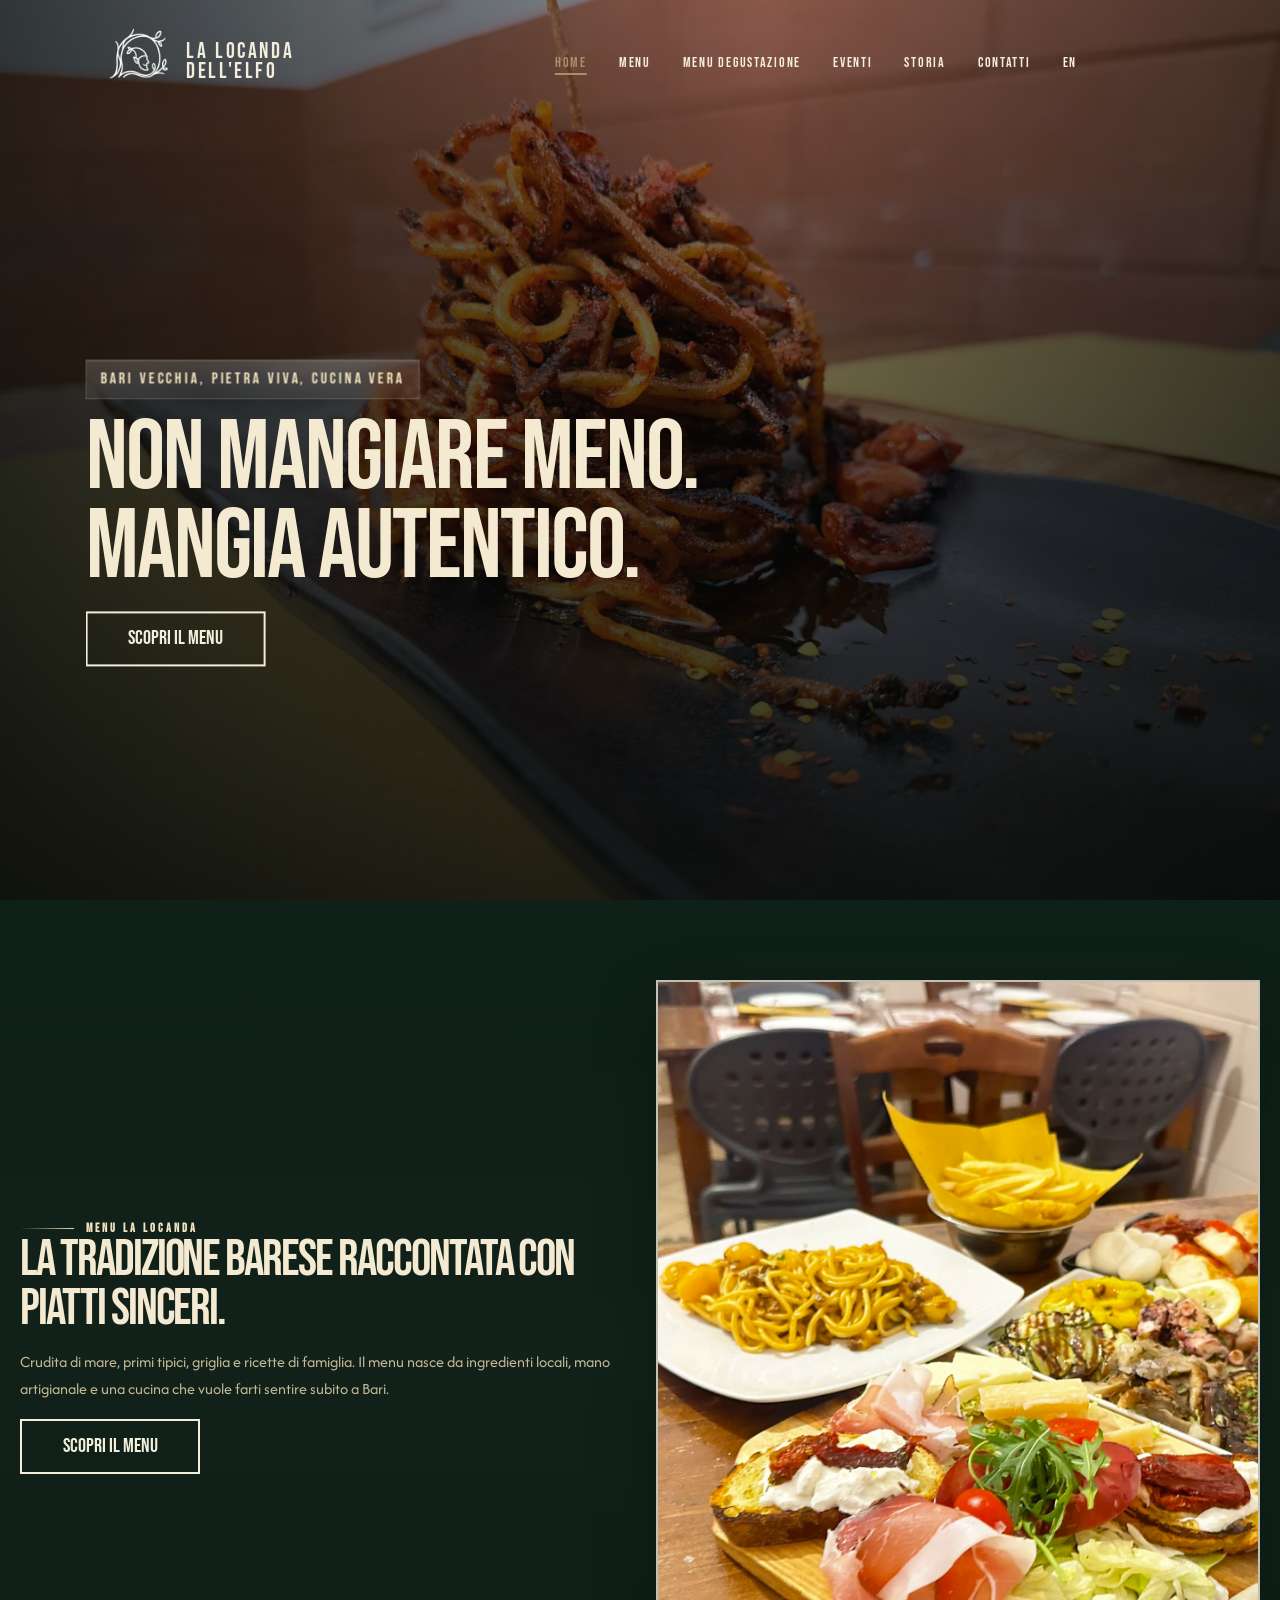
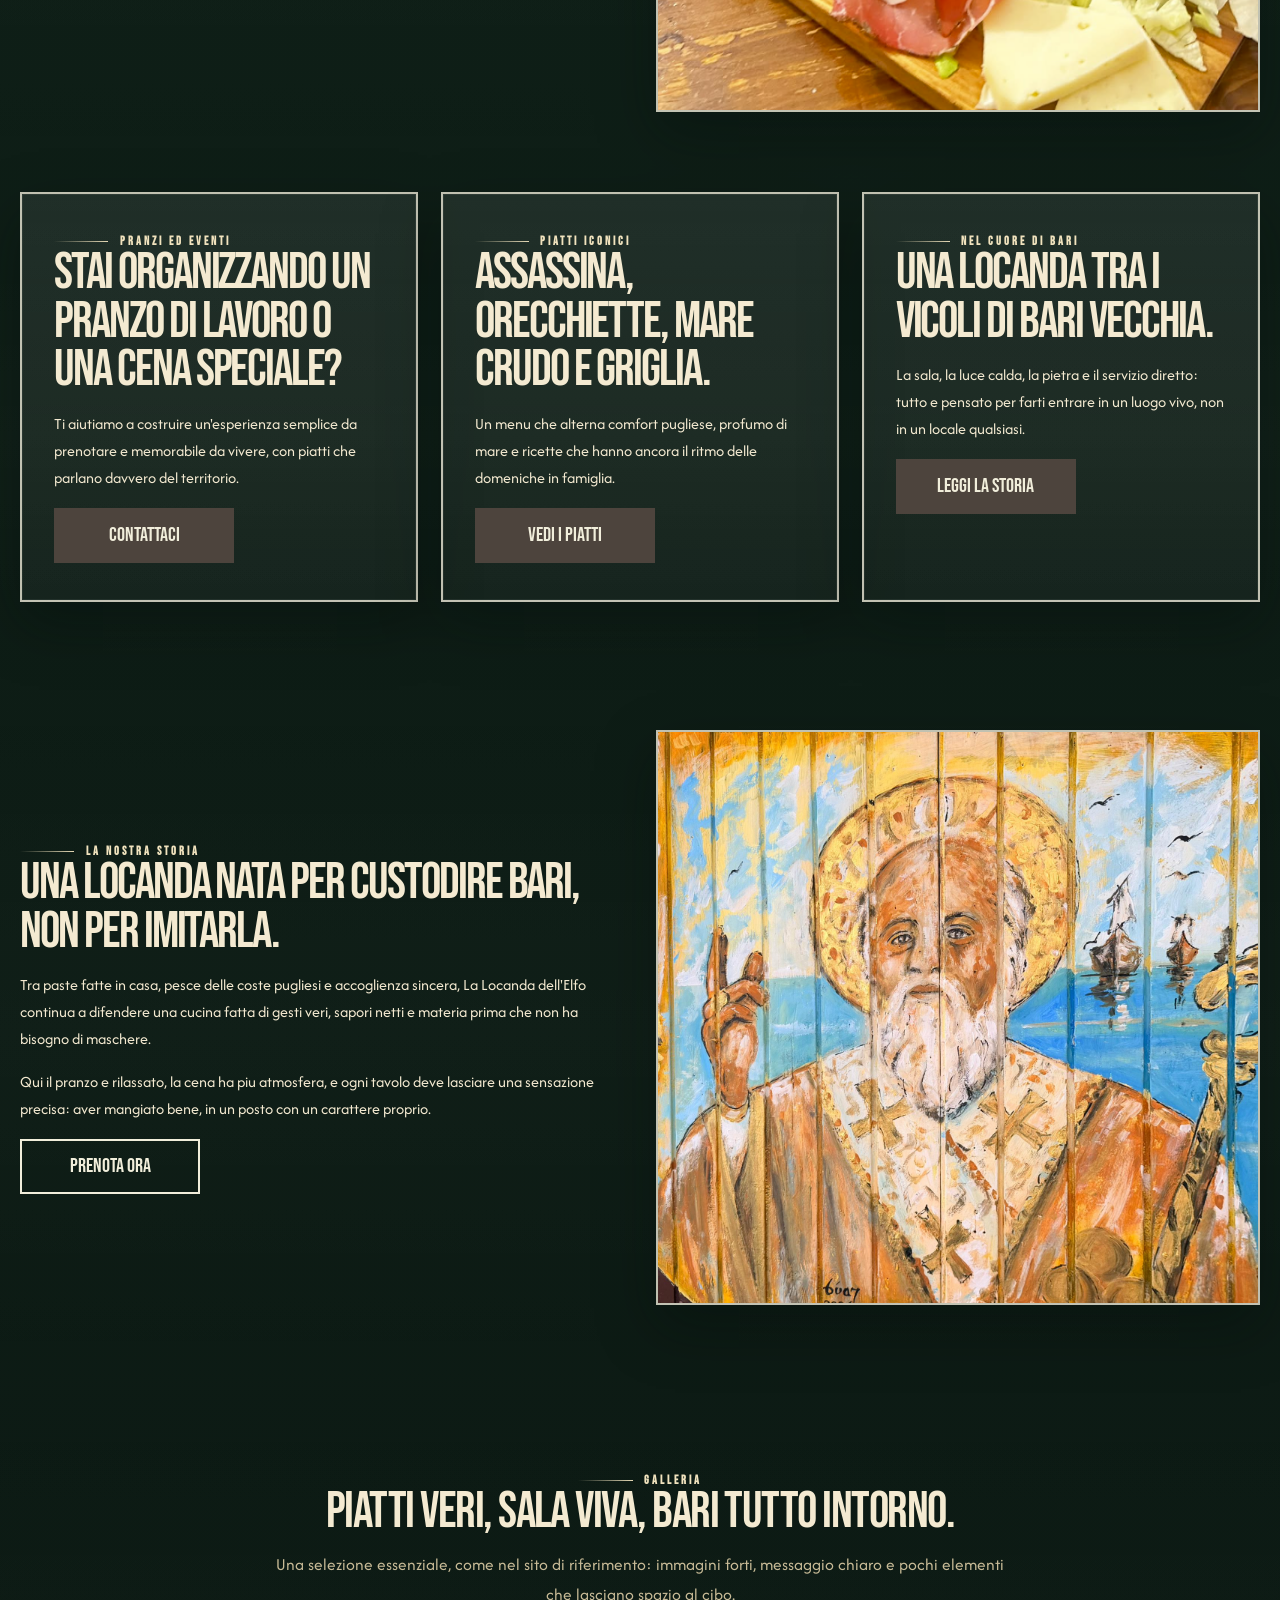
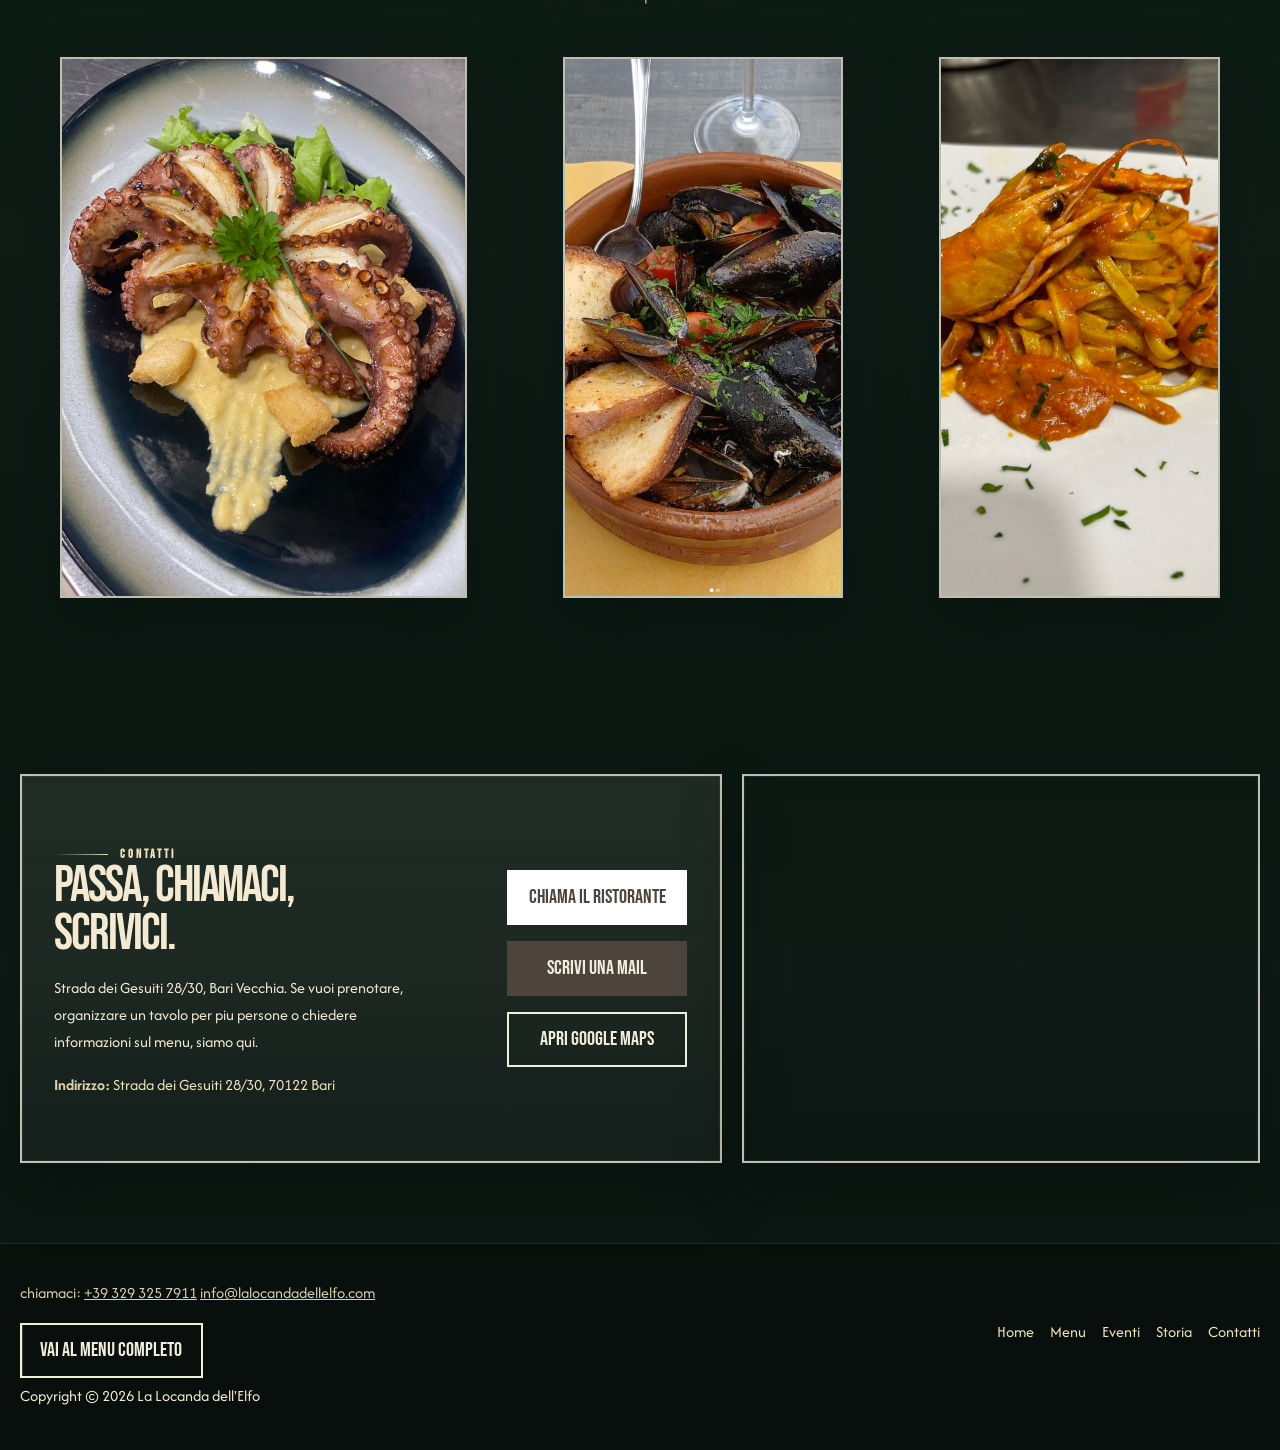
==== commit f67c3b0f: "change home" ====
--- a/index.html
+++ b/index.html
@@ -71,7 +71,7 @@
   <main id="contenuto">
     <section id="home" class="rebel-hero">
       <div class="rebel-hero-slider" id="heroSlider" aria-live="polite">
-        <article class="rebel-hero-slide is-active" style="background-image:url('assets/img/locanda.jpeg');">
+        <article class="rebel-hero-slide is-active" style="background-image:url('assets/img/assassina.jpeg');">
           <div class="rebel-hero-overlay"></div>
           <div class="container rebel-hero-content">
             <span class="hero-note">Bari Vecchia, pietra viva, cucina vera</span>
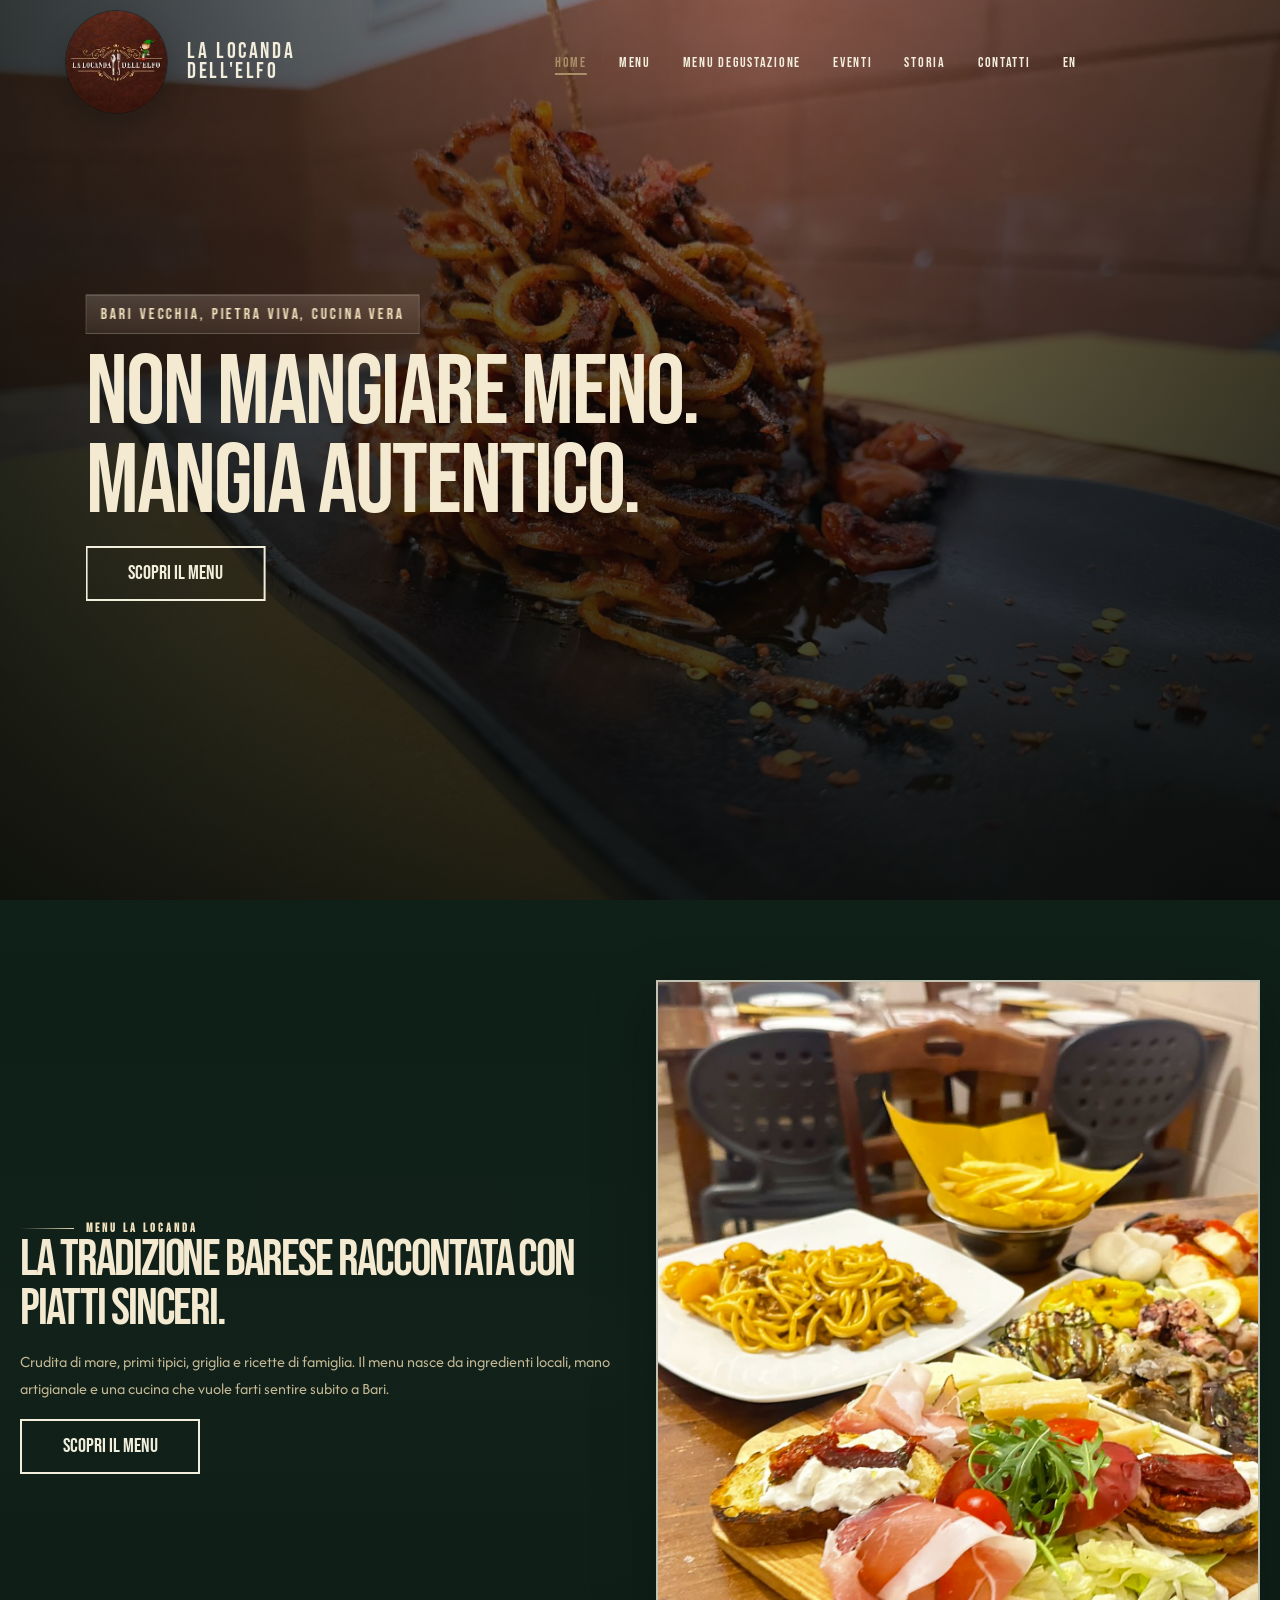
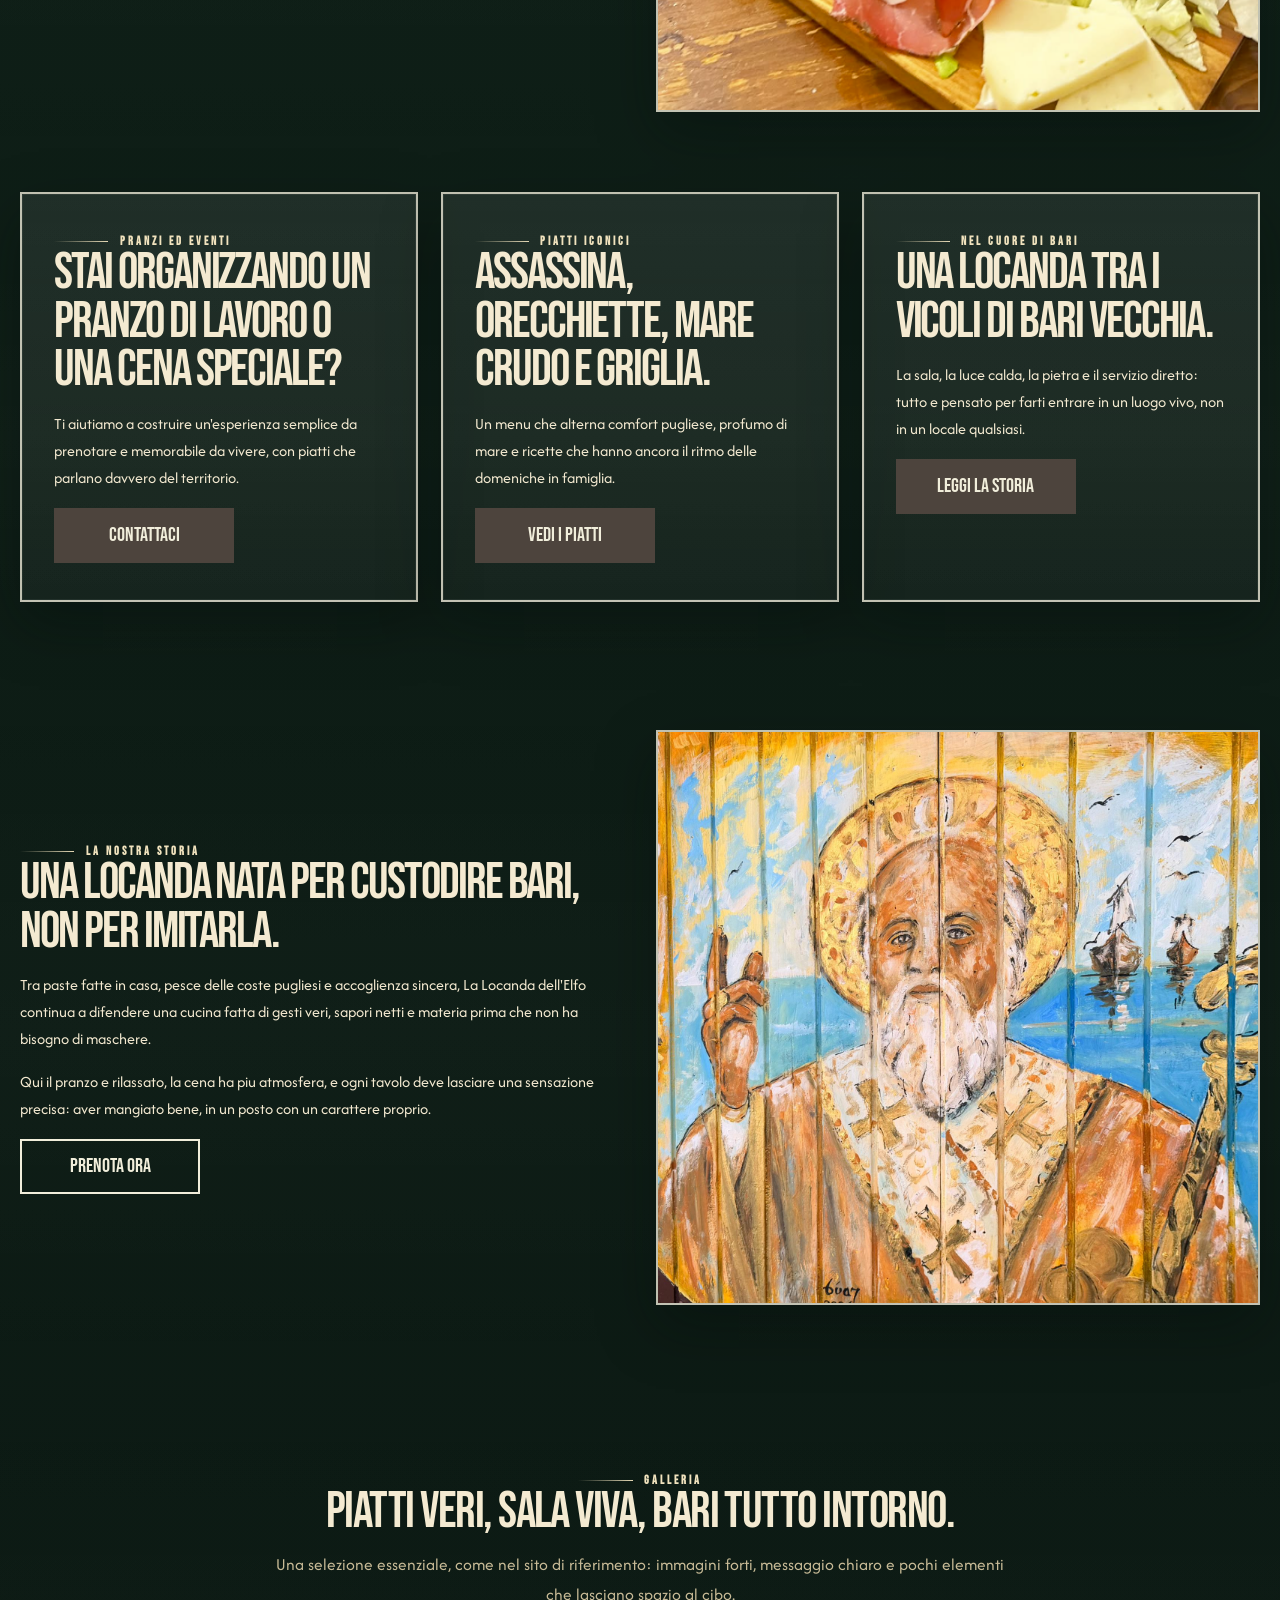
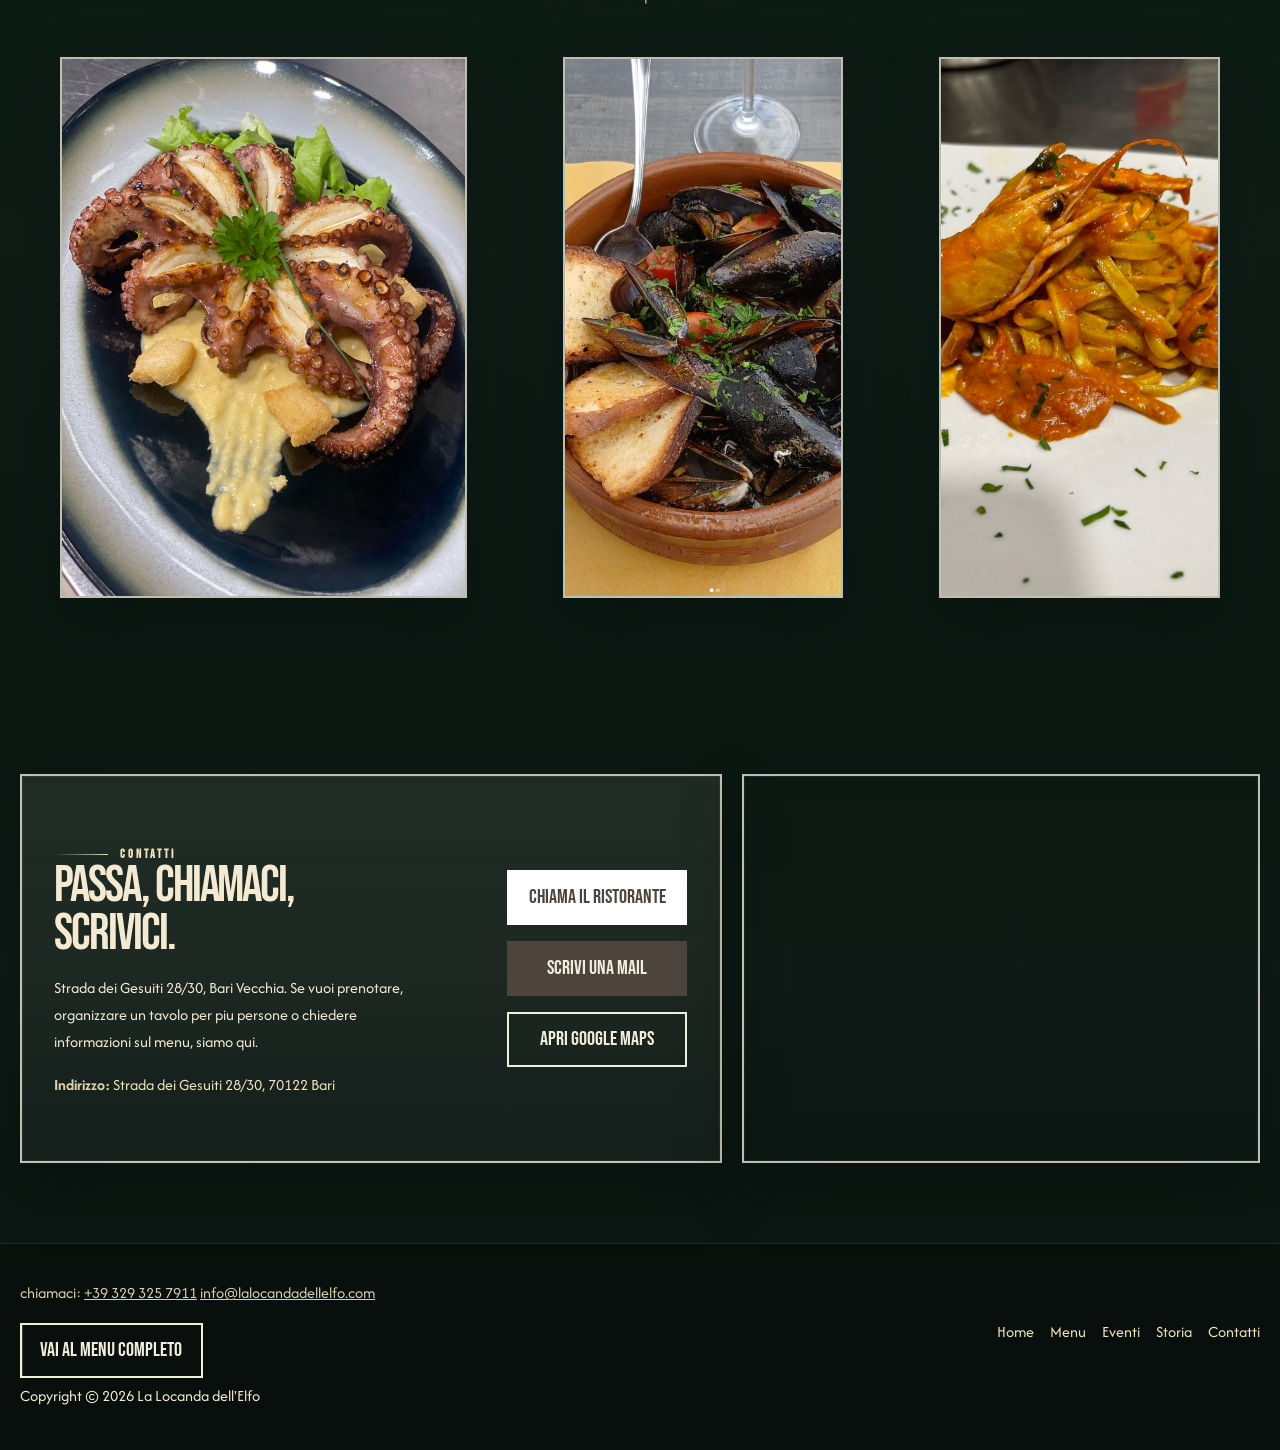
==== commit dec89150: "test" ====
--- a/index.html
+++ b/index.html
@@ -44,7 +44,7 @@
     <div class="container header-inner">
       <a class="mobile-brand" href="#home">La Locanda dell'Elfo</a>
       <a class="brand desktop-brand" href="#home" aria-label="La Locanda dell'Elfo">
-        <img class="brand-logo" src="assets/img/logo3.png" alt="La Locanda dell'Elfo">
+        <img class="brand-logo" src="assets/img/logo.jpg" alt="La Locanda dell'Elfo">
         <span class="brand-name">LA LOCANDA<br>DELL'ELFO</span>
       </a>
 
--- a/assets/css/style.css
+++ b/assets/css/style.css
@@ -270,12 +270,7 @@
   height: 3rem;
   object-fit: cover;
   border-radius: 50%;
-  border: 1px solid rgba(248, 237, 204, 0.32);
-  box-shadow: var(--shadow-sm);
-}
-
-.brand-name {
-  font-size: 1.12rem;
+    border: 1px solid rgba(0, 0, 0, 0.45);
   color: var(--accent-soft);
   letter-spacing: 0.08em;
 }
@@ -411,18 +406,19 @@
   }
 
   .desktop-brand .brand-logo {
-    width: auto;
+    width: 6.45rem;
     height: 6.45rem;
     display: block;
-    margin-right: -2.35rem;
-    border-radius: 0;
-    border: 0;
-    box-shadow: none;
-    object-fit: contain;
-    transition: height 0.25s ease;
+    margin-right: 1rem;
+    border-radius: 50%;
+    border: 1px solid rgba(0, 0, 0, 0.45);
+    box-shadow: var(--shadow-sm);
+    object-fit: cover;
+    transition: width 0.25s ease, height 0.25s ease;
   }
 
   .site-header.is-shrink .desktop-brand .brand-logo {
+    width: 5.45rem;
     height: 5.45rem;
   }
 
@@ -1745,6 +1741,12 @@
   .footer-inner {
     align-items: flex-start;
   }
+
+  .rebel-hero-overlay {
+    background:
+      linear-gradient(180deg, rgba(5, 8, 6, 0.4) 0%, rgba(5, 8, 6, 0.6) 36%, rgba(5, 8, 6, 0.9) 100%),
+      linear-gradient(90deg, rgba(7, 11, 9, 0.8) 0%, rgba(7, 11, 9, 0.25) 60%, rgba(7, 11, 9, 0.7) 100%);
+  }
 }
 
 @media (max-width: 640px) {
@@ -1853,7 +1855,7 @@
   position: relative;
   min-height: calc(100vh - var(--header-height));
   display: none;
-  align-items: flex-end;
+  align-items: center;
   background-size: cover;
   background-position: center;
 }
@@ -1880,7 +1882,7 @@
   z-index: 1;
   width: 100%;
   padding: 6rem 0 5rem;
-  transform: translate(5.35rem, -8.35rem);
+  transform: translateX(5.35rem);
 }
 
 .rebel-title-slider h1,
@@ -2152,8 +2154,8 @@
 
 @media (max-width: 640px) {
   .rebel-hero-content {
-    padding: 5rem 0 3rem;
-    transform: translate(1.45rem, -3.8rem);
+    padding: 6rem 0 3rem;
+    transform: translateX(1.45rem);
   }
 
   .rebel-title-slider h1,
@@ -2173,3 +2175,4 @@
     min-height: 18rem;
   }
 }
+
